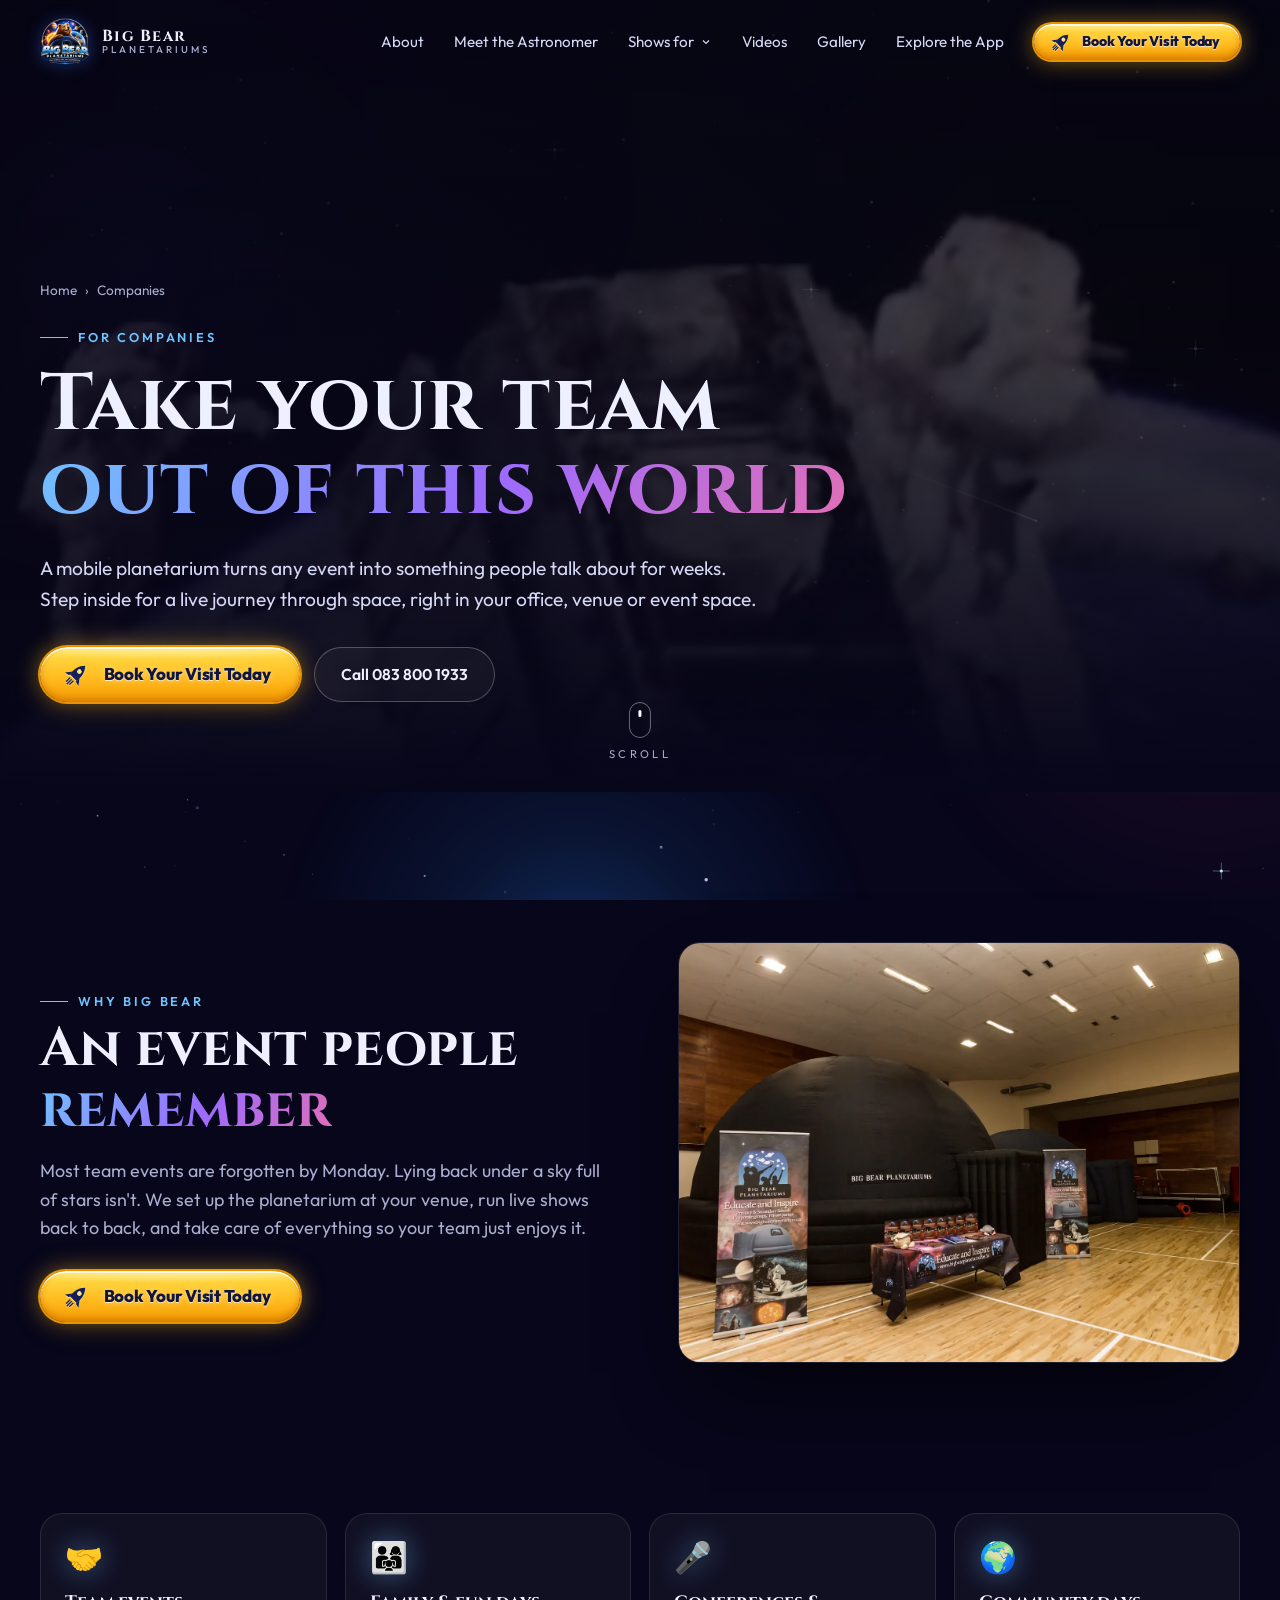
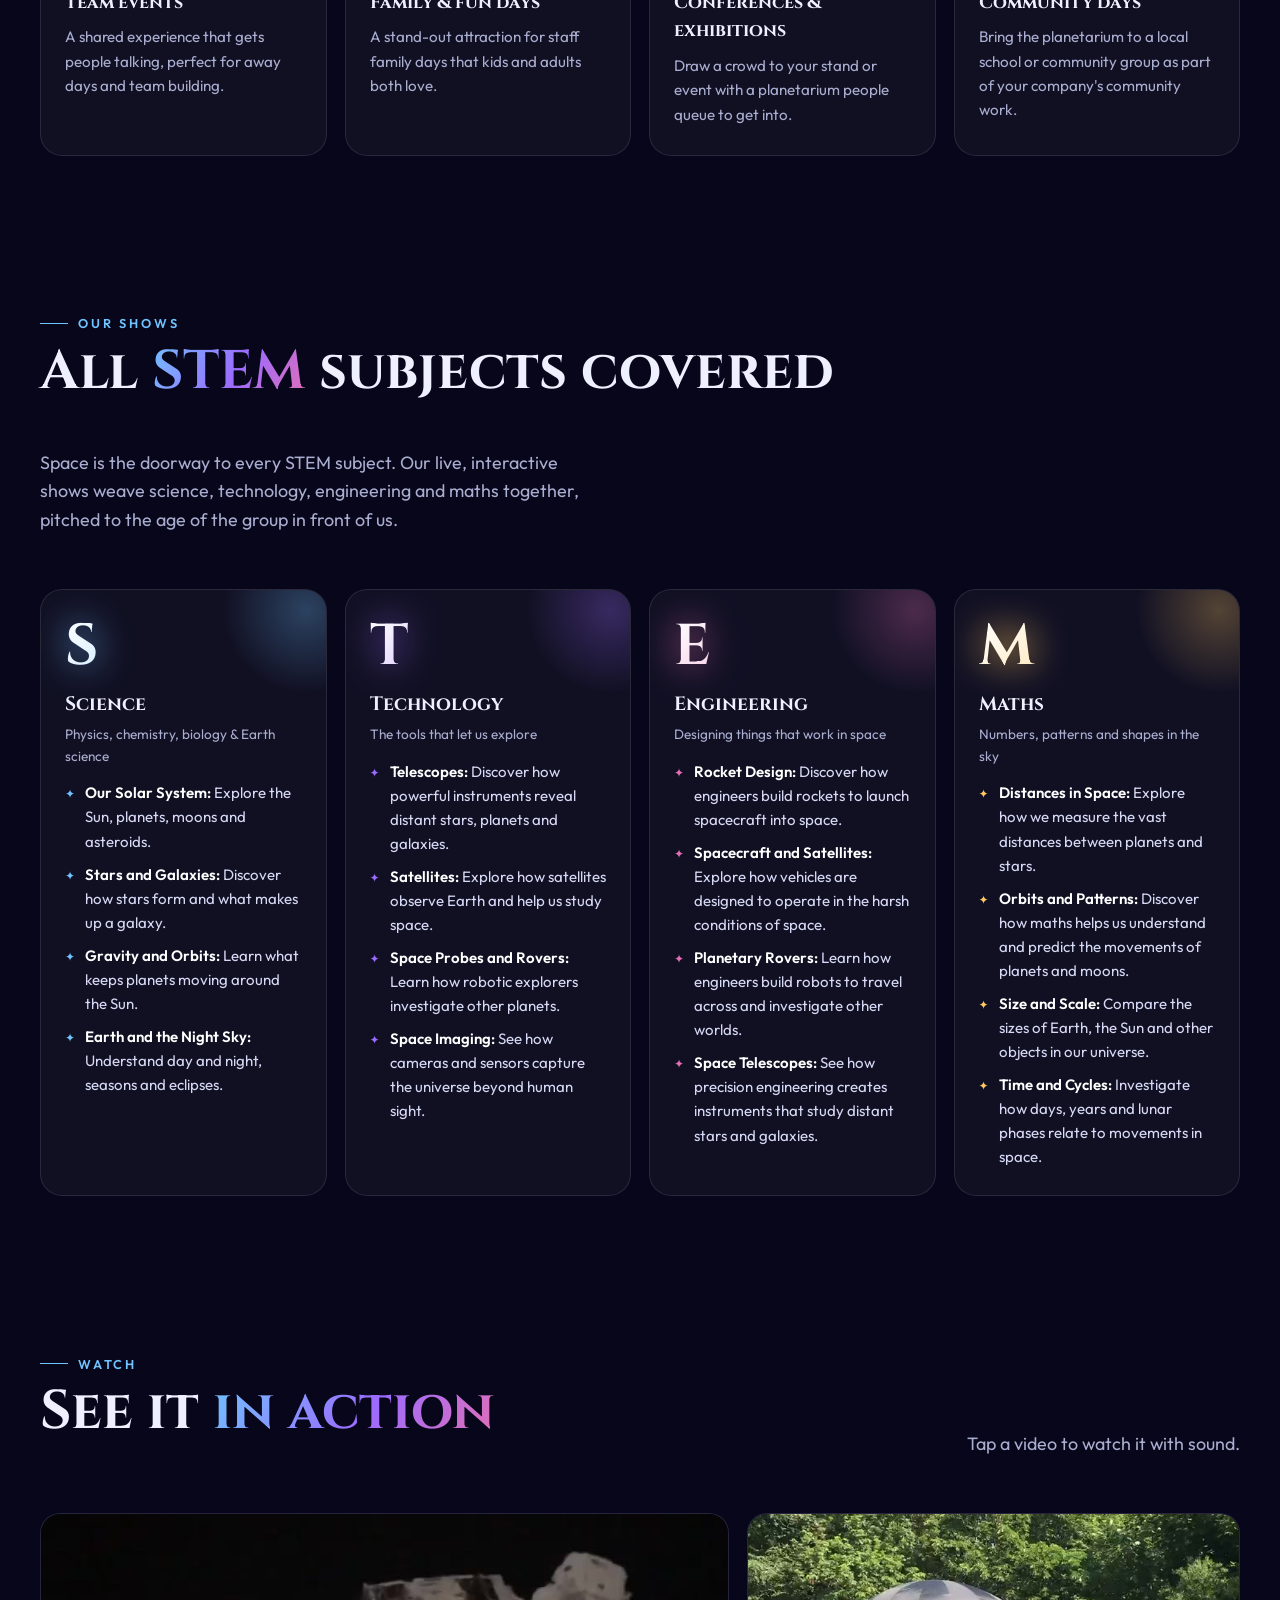
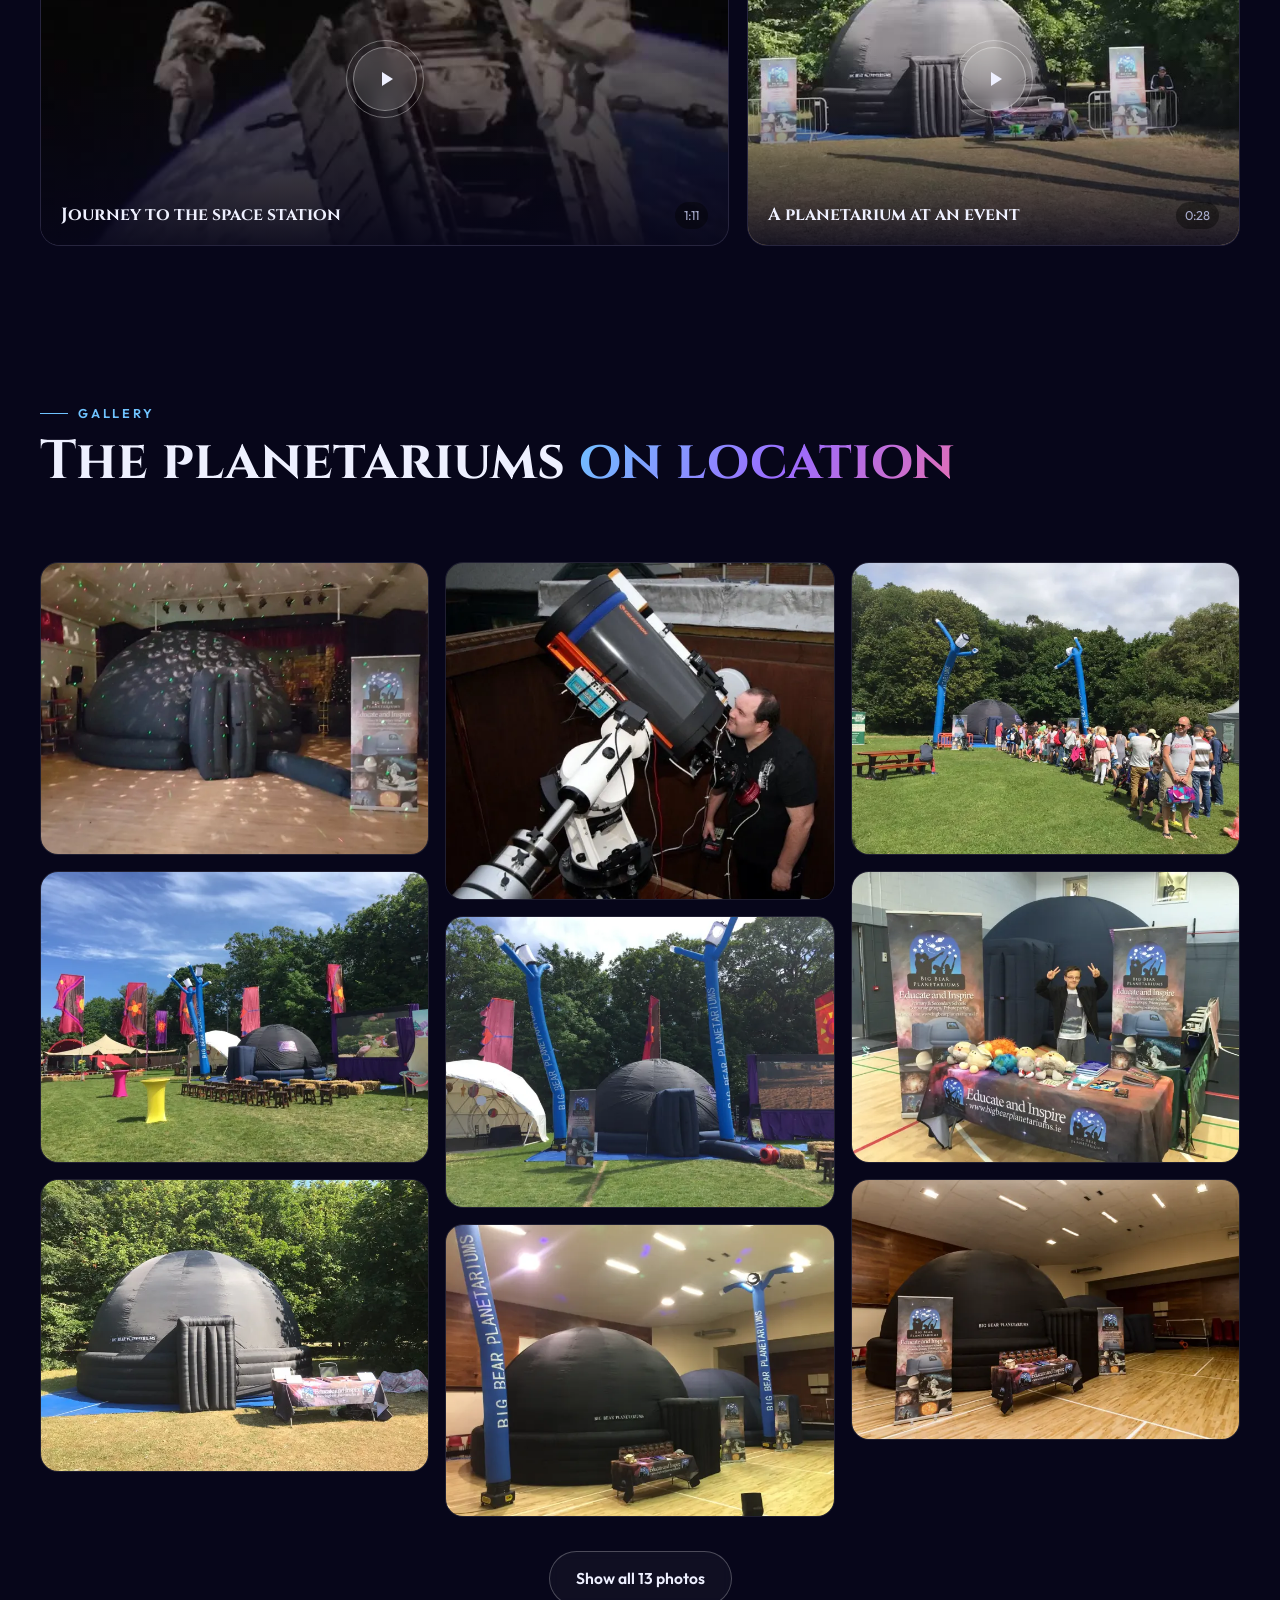
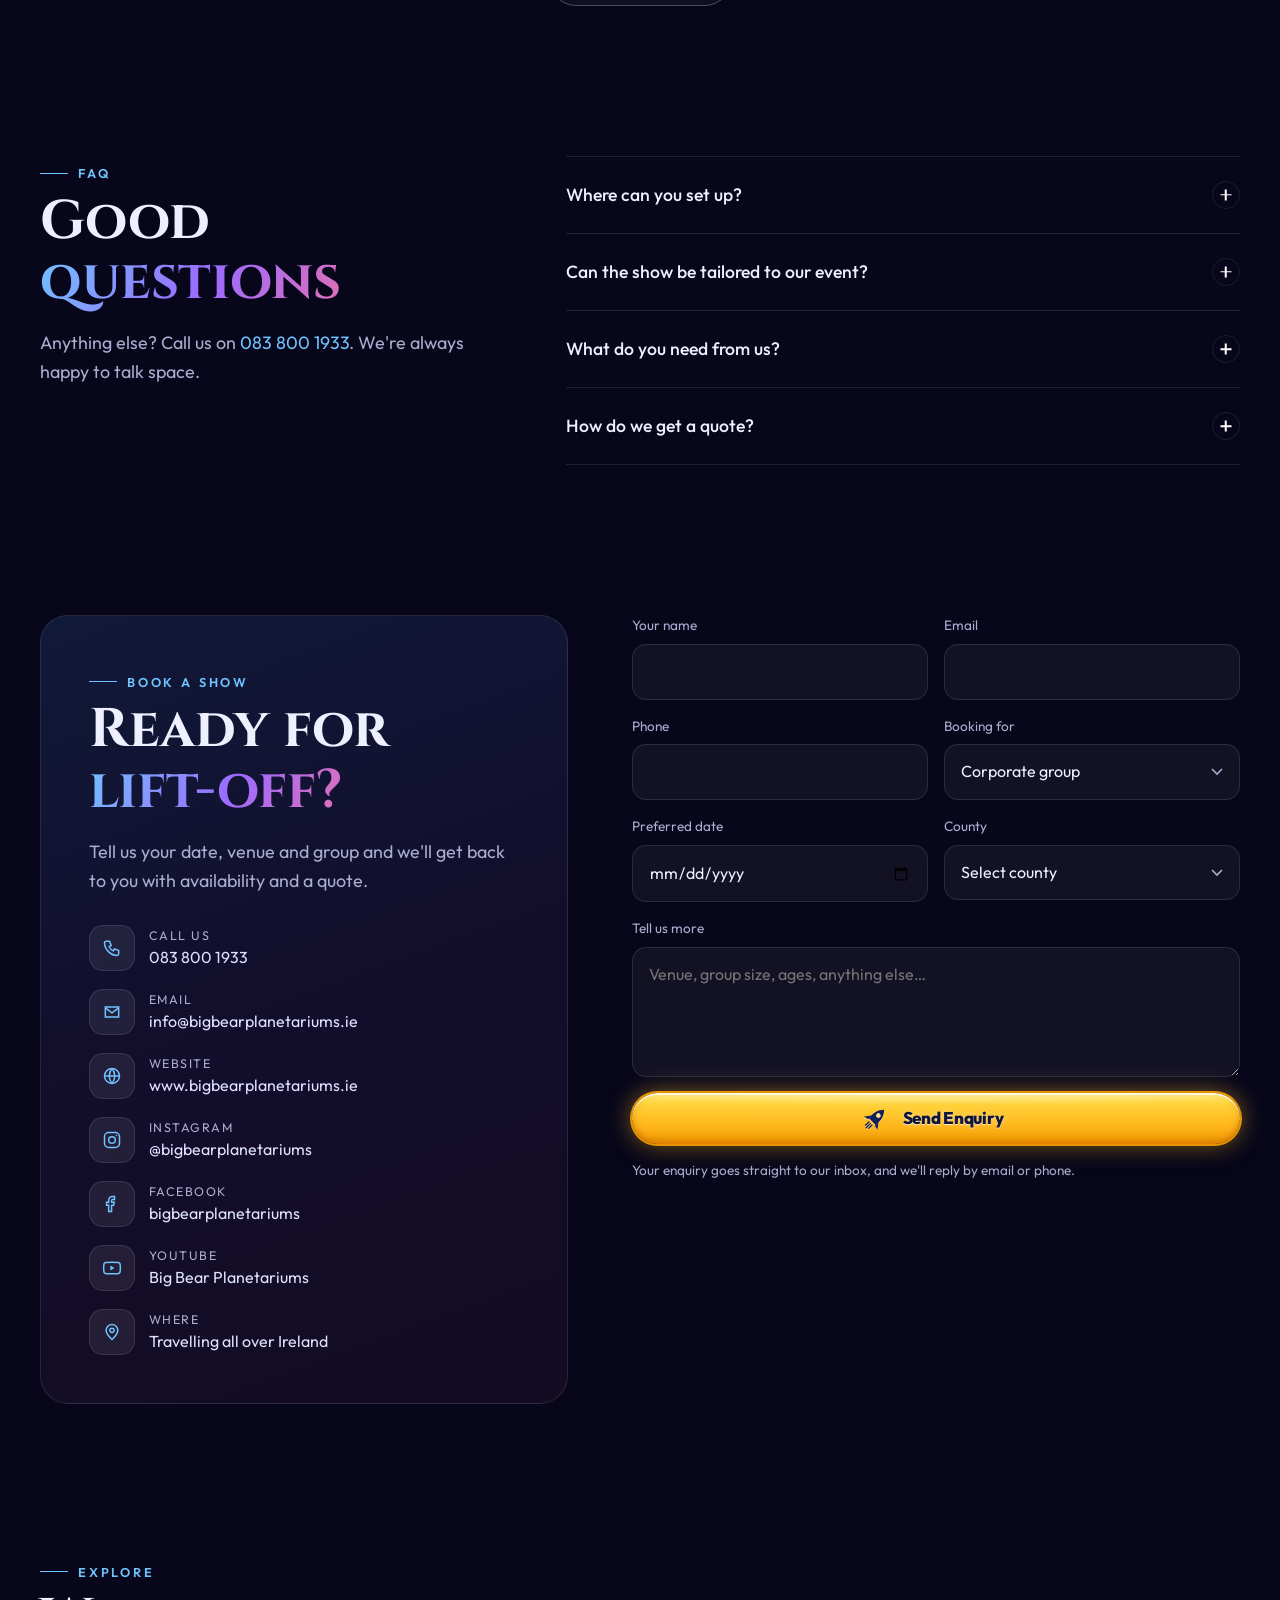
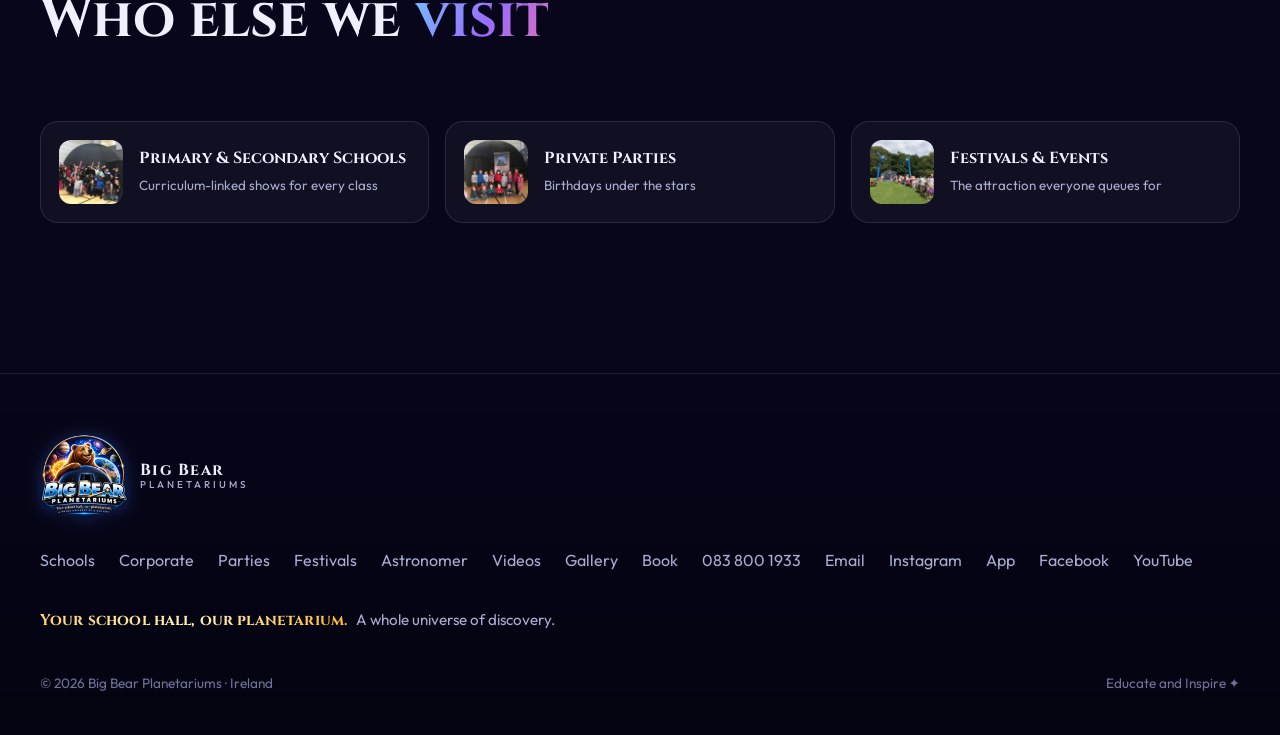
==== corporate-groups.html @ 71652803 "Add Big Bear app section below the intro, plus Explore the App links in menu and footer Co-Authored-" ====
<!DOCTYPE html>
<html lang="en-IE">
<head>
<meta charset="UTF-8">
<meta name="viewport" content="width=device-width, initial-scale=1.0">
<title>Corporate Groups | Big Bear Planetariums</title>
<meta name="description" content="Mobile planetarium experiences for corporate team events, family days, conferences and exhibitions across Ireland.">
<meta name="theme-color" content="#07061a">
<link rel="icon" type="image/png" href="img/favicon.png">
<link rel="apple-touch-icon" href="img/apple-touch-icon.png">
<meta property="og:type" content="website">
<meta property="og:title" content="Corporate Groups | Big Bear Planetariums">
<meta property="og:description" content="Mobile planetarium experiences for corporate team events, family days, conferences and exhibitions across Ireland.">
<link rel="canonical" href="https://www.bigbearplanetariums.ie/corporate-groups.html">
<meta property="og:url" content="https://www.bigbearplanetariums.ie/corporate-groups.html">
<meta property="og:image" content="https://www.bigbearplanetariums.ie/og-image.jpg">
<meta name="twitter:card" content="summary_large_image">
<link rel="preconnect" href="https://fonts.googleapis.com">
<link rel="preconnect" href="https://fonts.gstatic.com" crossorigin>
<link rel="preload" as="style" href="https://fonts.googleapis.com/css2?family=Cinzel:wght@500;700&family=Outfit:wght@300;400;500;600;700;800&display=swap" onload="this.onload=null;this.rel='stylesheet'">
<noscript><link rel="stylesheet" href="https://fonts.googleapis.com/css2?family=Cinzel:wght@500;700&family=Outfit:wght@300;400;500;600;700;800&display=swap"></noscript>
<script type="speculationrules">{"prerender":[{"where":{"href_matches":["/schools.html","/corporate-groups.html","/private-parties.html","/festivals-events.html","/meet-the-astronomer.html"]},"eagerness":"moderate"}]}</script>
<link rel="stylesheet" href="css/site.css?v=cdd85510">
</head>
<body class="loading">

<!-- @top -->
<div class="nebula" aria-hidden="true"><i></i><i></i><i></i></div>
<canvas id="stars"></canvas>
<div class="cursor" id="cursor"></div>
<div class="progress" id="progress"></div>

<!-- ================= NAV (generated by tools/build.py) ================= -->
<header id="header">
  <div class="wrap nav">
    <a href="index.html" class="brand" aria-label="Big Bear Planetariums home">
      <img src="img/logo-sm.webp" alt="Big Bear Planetariums logo" width="50" height="48">
      <span>Big Bear<small>PLANETARIUMS</small></span>
    </a>
    <nav class="links" id="links">
      <a href="index.html#about">About</a>
      <a href="meet-the-astronomer.html">Meet the Astronomer</a>
      <div class="dd">
        <button type="button" aria-haspopup="true">Shows for <svg viewBox="0 0 24 24" fill="none" stroke="currentColor" stroke-width="2.4"><path d="M6 9l6 6 6-6"/></svg></button>
        <div class="dd-menu">
          <a href="schools.html"><i>🚀</i><span>Primary &amp; Secondary Schools<small>Curriculum-linked shows for every class</small></span></a>
          <a href="corporate-groups.html" aria-current="page"><i>💼</i><span>Corporate Groups<small>Team days, family days and events</small></span></a>
          <a href="private-parties.html"><i>🎂</i><span>Private Parties<small>Birthdays under the stars</small></span></a>
          <a href="festivals-events.html"><i>🎪</i><span>Festivals &amp; Events<small>The attraction everyone queues for</small></span></a>
        </div>
      </div>
      <a href="index.html#videos">Videos</a>
      <a href="index.html#gallery">Gallery</a>
      <a href="https://app.bigbearplanetariums.ie" target="_blank" rel="noopener">Explore the App</a>
      <a href="#book" class="btn btn-primary btn-sm">Book Your Visit Today</a>
    </nav>
    <button class="burger" id="burger" aria-label="Open menu" aria-expanded="false"><span></span><span></span></button>
  </div>
</header>
<nav class="mnav" id="mnav" aria-label="Mobile menu">
  <span class="m-label">Shows for</span>
  <a class="m-page" href="schools.html"><i>🚀</i>Primary &amp; Secondary Schools</a>
  <a class="m-page" href="corporate-groups.html" aria-current="page"><i>💼</i>Corporate Groups</a>
  <a class="m-page" href="private-parties.html"><i>🎂</i>Private Parties</a>
  <a class="m-page" href="festivals-events.html"><i>🎪</i>Festivals &amp; Events</a>
  <div class="m-small"><a href="index.html">Home</a><a href="index.html#about">About</a><a href="meet-the-astronomer.html">Astronomer</a><a href="index.html#videos">Videos</a><a href="index.html#gallery">Gallery</a><a href="#faq">FAQ</a><a href="https://app.bigbearplanetariums.ie" target="_blank" rel="noopener">Explore the App</a></div>
  <a class="m-call" href="tel:0838001933">Call 083 800 1933</a>
  <a href="#book" class="btn btn-primary">Book Your Visit Today</a>
</nav>
<!-- /@top -->

<main id="top">
<!-- ================= HERO ================= -->
<section class="hero page-hero">
  <div class="hero-video" id="heroMedia">
    <video id="heroVid" muted loop playsinline preload="metadata" poster="video/station-bg.jpg">
      <source src="video/station-bg.mp4" type="video/mp4"><source src="video/station-bg.webm" type="video/webm">
    </video>
  </div>
  <div class="wrap">
    <div class="crumbs hero-fade"><a href="index.html">Home</a><span>›</span><span>Companies</span></div>
    <span class="eyebrow hero-fade">For companies</span>
    <h1 class="hero-fade d1" style="margin-top:16px">Take your team <span class="grad-text">out of this world</span></h1>
    <p class="hero-fade d2">A mobile planetarium turns any event into something people talk about for weeks. Step inside for a live journey through space, right in your office, venue or event space.</p>
    <div class="cta hero-fade d3">
      <a href="#book" class="btn btn-primary magnetic">Book Your Visit Today</a>
      <a href="tel:0838001933" class="btn btn-ghost magnetic">Call 083 800 1933</a>
    </div>
  </div>
  <a href="#intro-sec" class="scroll-cue" aria-label="Scroll down"><b></b>Scroll</a>
</section>

<!-- ================= INTRO ================= -->
<section id="intro-sec">
  <div class="wrap split">
    <div>
      <span class="eyebrow rv">Why Big Bear</span>
      <h2 class="rv">An event people <span class="grad-text">remember</span></h2>
      <p class="lead rv">Most team events are forgotten by Monday. Lying back under a sky full of stars isn't. We set up the planetarium at your venue, run live shows back to back, and take care of everything so your team just enjoys it.</p>
      <a href="#book" class="btn btn-primary magnetic rv" style="margin-top:28px">Book Your Visit Today</a>
    </div>
    <div class="split-img rv r"><img src="img/dome-black-hall.webp" alt="Both Big Bear planetariums set up side by side in a hall" loading="lazy"></div>
  </div>
</section>

<section style="padding-top:0">
  <div class="wrap">
    <div class="feats">
      <div class="feat rv" style="transition-delay:0.00s"><span class="em">🤝</span><h3>Team events</h3><p>A shared experience that gets people talking, perfect for away days and team building.</p></div>
      <div class="feat rv" style="transition-delay:0.08s"><span class="em">👨‍👩‍👧</span><h3>Family &amp; fun days</h3><p>A stand-out attraction for staff family days that kids and adults both love.</p></div>
      <div class="feat rv" style="transition-delay:0.16s"><span class="em">🎤</span><h3>Conferences &amp; exhibitions</h3><p>Draw a crowd to your stand or event with a planetarium people queue to get into.</p></div>
      <div class="feat rv" style="transition-delay:0.24s"><span class="em">🌍</span><h3>Community days</h3><p>Bring the planetarium to a local school or community group as part of your company's community work.</p></div>
    </div>
  </div>
</section>
<!-- @stem -->
<section class="stem-wrap" style="padding-top:0">
  <div class="wrap">
    <div class="head">
      <div>
        <span class="eyebrow rv">Our shows</span>
        <h2 class="rv">All <span class="grad-text">STEM</span> subjects covered</h2>
      </div>
      <p class="lead rv" style="max-width:46ch">Space is the doorway to every STEM subject. Our live, interactive shows weave science, technology, engineering and maths together, pitched to the age of the group in front of us.</p>
    </div>
    <div class="stem-grid">
      <div class="stem rv" style="--c:#6fc3ff;transition-delay:0.00s">
        <span class="letter">S</span>
        <h3>Science</h3><span class="sub">Physics, chemistry, biology &amp; Earth science</span>
        <ul><li><span><b>Our Solar System:</b> Explore the Sun, planets, moons and asteroids.</span></li><li><span><b>Stars and Galaxies:</b> Discover how stars form and what makes up a galaxy.</span></li><li><span><b>Gravity and Orbits:</b> Learn what keeps planets moving around the Sun.</span></li><li><span><b>Earth and the Night Sky:</b> Understand day and night, seasons and eclipses.</span></li></ul>
      </div>
      <div class="stem rv" style="--c:#9b6bff;transition-delay:0.08s">
        <span class="letter">T</span>
        <h3>Technology</h3><span class="sub">The tools that let us explore</span>
        <ul><li><span><b>Telescopes:</b> Discover how powerful instruments reveal distant stars, planets and galaxies.</span></li><li><span><b>Satellites:</b> Explore how satellites observe Earth and help us study space.</span></li><li><span><b>Space Probes and Rovers:</b> Learn how robotic explorers investigate other planets.</span></li><li><span><b>Space Imaging:</b> See how cameras and sensors capture the universe beyond human sight.</span></li></ul>
      </div>
      <div class="stem rv" style="--c:#e46fb4;transition-delay:0.16s">
        <span class="letter">E</span>
        <h3>Engineering</h3><span class="sub">Designing things that work in space</span>
        <ul><li><span><b>Rocket Design:</b> Discover how engineers build rockets to launch spacecraft into space.</span></li><li><span><b>Spacecraft and Satellites:</b> Explore how vehicles are designed to operate in the harsh conditions of space.</span></li><li><span><b>Planetary Rovers:</b> Learn how engineers build robots to travel across and investigate other worlds.</span></li><li><span><b>Space Telescopes:</b> See how precision engineering creates instruments that study distant stars and galaxies.</span></li></ul>
      </div>
      <div class="stem rv" style="--c:#ffc861;transition-delay:0.24s">
        <span class="letter">M</span>
        <h3>Maths</h3><span class="sub">Numbers, patterns and shapes in the sky</span>
        <ul><li><span><b>Distances in Space:</b> Explore how we measure the vast distances between planets and stars.</span></li><li><span><b>Orbits and Patterns:</b> Discover how maths helps us understand and predict the movements of planets and moons.</span></li><li><span><b>Size and Scale:</b> Compare the sizes of Earth, the Sun and other objects in our universe.</span></li><li><span><b>Time and Cycles:</b> Investigate how days, years and lunar phases relate to movements in space.</span></li></ul>
      </div>
    </div>
  </div>
</section>
<!-- /@stem -->

<!-- ================= VIDEOS ================= -->
<section id="videos" style="padding-top:0">
  <div class="wrap">
    <div class="head">
      <div>
        <span class="eyebrow rv">Watch</span>
        <h2 class="rv">See it <span class="grad-text">in action</span></h2>
      </div>
      <p class="lead rv" style="max-width:40ch">Tap a video to watch it with sound.</p>
    </div>
    <div class="vids two">
      <button class="vid-card rv big" data-src="video/space-station.mp4" data-poster="video/station-bg.jpg">
        <img src="video/station-bg.jpg" alt="" loading="lazy"><video muted loop playsinline preload="none" data-src="video/station-bg.mp4"></video>
        <span class="vid-play"><svg viewBox="0 0 24 24" fill="currentColor"><path d="M8 5v14l11-7z"/></svg></span>
        <span class="vid-meta"><b>Journey to the space station</b><small>1:11</small></span>
      </button>
      <button class="vid-card rv " data-src="video/festival-day.mp4" data-poster="video/festival-day.jpg">
        <img src="video/festival-day.jpg" alt="" loading="lazy"><video muted loop playsinline preload="none" data-src="video/festival-day-preview.mp4"></video>
        <span class="vid-play"><svg viewBox="0 0 24 24" fill="currentColor"><path d="M8 5v14l11-7z"/></svg></span>
        <span class="vid-meta"><b>A planetarium at an event</b><small>0:28</small></span>
      </button>
    </div>
  </div>
</section>

<!-- ================= GALLERY ================= -->
<section id="gallery" style="padding-top:0">
  <div class="wrap">
    <div class="head"><div><span class="eyebrow rv">Gallery</span><h2 class="rv">The planetariums <span class="grad-text">on location</span></h2></div></div>
    <div class="gallery" id="gallery-grid" data-cats="setup,outdoor" data-limit="9"></div>
    <div class="more-wrap"><button class="btn btn-ghost" id="moreBtn">Show all photos</button></div>
  </div>
</section>

<!-- ================= FAQ ================= -->
<section id="faq" style="padding-top:0">
  <div class="wrap faq-wrap">
    <div>
      <span class="eyebrow rv">FAQ</span>
      <h2 class="rv">Good <span class="grad-text">questions</span></h2>
      <p class="lead rv">Anything else? Call us on <a href="tel:0838001933" style="color:var(--sky)">083 800 1933</a>. We're always happy to talk space.</p>
    </div>
    <div class="faq rv">
      <details><summary>Where can you set up?<i></i></summary><div class="ans"><p>In any hall, atrium, marquee or large room with enough floor space and headroom, or outdoors on a level grassy area. Tell us about your venue and we'll confirm it's a fit.</p></div></details>
      <details><summary>Can the show be tailored to our event?<i></i></summary><div class="ans"><p>Yes. Every show is presented live, so we can shape it around your audience and your day. Talk to us about what you have in mind.</p></div></details>
      <details><summary>What do you need from us?<i></i></summary><div class="ans"><p>The space and access to a standard power socket. We bring the planetarium, projection equipment and everything else, and pack it all away afterwards.</p></div></details>
      <details><summary>How do we get a quote?<i></i></summary><div class="ans"><p>Call us on 083 800 1933 or send the form below with your date, venue and rough numbers and we'll come back to you.</p></div></details>
    </div>
  </div>
</section>

<!-- ================= BOOK ================= -->
<section id="book" style="padding-top:0">
  <div class="wrap contact">
    <div class="contact-card rv l">
      <span class="eyebrow">Book a show</span>
      <h2>Ready for <span class="grad-text">lift-off?</span></h2>
      <p class="lead">Tell us your date, venue and group and we'll get back to you with availability and a quote.</p>
      <div class="contact-info" id="contactInfo"></div>
    </div>
    <form id="bookForm" class="rv r" novalidate data-type="Corporate group">
      <input type="checkbox" name="botcheck" class="hp" tabindex="-1" autocomplete="off" aria-hidden="true">
      <div class="field"><label for="f-name">Your name</label><input id="f-name" name="name" required autocomplete="name"></div>
      <div class="field"><label for="f-email">Email</label><input id="f-email" name="email" type="email" required autocomplete="email"></div>
      <div class="field"><label for="f-phone">Phone</label><input id="f-phone" name="phone" type="tel" autocomplete="tel"></div>
      <div class="field"><label for="f-type">Booking for</label>
        <select id="f-type" name="type"><option>Primary school</option><option>Secondary school</option><option>Corporate group</option><option>Private party</option><option>Festival / event</option><option>Library / community</option><option>Other</option></select></div>
      <div class="field"><label for="f-date">Preferred date</label><input id="f-date" name="date" type="date"></div>
      <div class="field"><label for="f-county">County</label><select id="f-county" name="county"></select></div>
      <div class="field full"><label for="f-msg">Tell us more</label><textarea id="f-msg" name="message" placeholder="Venue, group size, ages, anything else…"></textarea></div>
      <div class="field full"><button type="submit" class="btn btn-primary magnetic" style="justify-content:center">Send Enquiry</button></div>
      <p class="form-note">Your enquiry goes straight to our inbox, and we'll reply by email or phone.</p>
      <div class="form-ok" id="formOk" role="status" aria-live="polite"></div>
    </form>
  </div>
</section>

<!-- ================= MORE ================= -->
<section style="padding-top:0">
  <div class="wrap">
    <div class="head"><div><span class="eyebrow rv">Explore</span><h2 class="rv">Who else we <span class="grad-text">visit</span></h2></div></div>
    <div class="crosslinks">
      <a class="xl rv" href="schools.html"><img src="img/school-group-2-sm.webp" alt="" loading="lazy"><span><b>Primary &amp; Secondary Schools</b><small>Curriculum-linked shows for every class</small></span></a>
      <a class="xl rv" href="private-parties.html"><img src="img/school-group-4-sm.webp" alt="" loading="lazy"><span><b>Private Parties</b><small>Birthdays under the stars</small></span></a>
      <a class="xl rv" href="festivals-events.html"><img src="img/festival-queue-sm.webp" alt="" loading="lazy"><span><b>Festivals &amp; Events</b><small>The attraction everyone queues for</small></span></a>
    </div>
  </div>
</section>
</main>

<!-- @bottom -->
<footer>
  <div class="wrap">
    <div class="foot">
      <a href="index.html" class="brand"><img src="img/logo-sm.webp" alt="" width="88" height="85"><span>Big Bear<small>PLANETARIUMS</small></span></a>
      <nav><a href="schools.html">Schools</a><a href="corporate-groups.html">Corporate</a><a href="private-parties.html">Parties</a><a href="festivals-events.html">Festivals</a><a href="meet-the-astronomer.html">Astronomer</a><a href="index.html#videos">Videos</a><a href="index.html#gallery">Gallery</a><a href="#book">Book</a><a href="tel:0838001933">083 800 1933</a><a href="mailto:info@bigbearplanetariums.ie">Email</a><a href="https://www.instagram.com/bigbearplanetariums/" target="_blank" rel="noopener">Instagram</a><a href="https://app.bigbearplanetariums.ie" target="_blank" rel="noopener">App</a><a href="https://www.facebook.com/bigbearplanetariums/" target="_blank" rel="noopener">Facebook</a><a href="https://www.youtube.com/channel/UCjLXdcuXkpS6m2_Uyr-0o_A" target="_blank" rel="noopener">YouTube</a></nav>
    </div>
    <p class="foot-slogan"><b>Your school hall, our planetarium.</b> A whole universe of discovery.</p>
    <div class="copy"><span>© <span id="yr"></span> Big Bear Planetariums · Ireland</span><span>Educate and Inspire ✦</span></div>
  </div>
</footer>

<div class="lightbox" id="lightbox" role="dialog" aria-modal="true" aria-label="Photo viewer">
  <img id="lbImg" alt="">
  <div class="cap" id="lbCap"></div>
  <button class="lb-btn lb-close" id="lbClose" aria-label="Close"><svg viewBox="0 0 24 24" fill="none" stroke="currentColor" stroke-width="2"><path d="M6 6l12 12M18 6L6 18"/></svg></button>
  <button class="lb-btn lb-prev" id="lbPrev" aria-label="Previous"><svg viewBox="0 0 24 24" fill="none" stroke="currentColor" stroke-width="2"><path d="M15 6l-6 6 6 6"/></svg></button>
  <button class="lb-btn lb-next" id="lbNext" aria-label="Next"><svg viewBox="0 0 24 24" fill="none" stroke="currentColor" stroke-width="2"><path d="M9 6l6 6-6 6"/></svg></button>
</div>

<div class="lightbox" id="vidbox" role="dialog" aria-modal="true" aria-label="Video player">
  <video id="promo" controls playsinline preload="none" style="width:min(92vw,1100px);max-height:84vh;border-radius:16px;background:#000;box-shadow:0 40px 100px rgba(0,0,0,.7)"></video>
  <button class="lb-btn lb-close" id="vidClose" aria-label="Close video"><svg viewBox="0 0 24 24" fill="none" stroke="currentColor" stroke-width="2"><path d="M6 6l12 12M18 6L6 18"/></svg></button>
</div>

<button class="to-top" id="toTop" aria-label="Back to top"><svg viewBox="0 0 24 24" fill="none" stroke="currentColor" stroke-width="2"><path d="M12 19V5M6 11l6-6 6 6"/></svg></button>
<!-- /@bottom -->

<script src="js/site.js?v=77adf645"></script>
</body>
</html>
---- css/site.css ----
:root{
  --bg:#07061a;--bg2:#0d0b26;--panel:rgba(255,255,255,.045);--line:rgba(255,255,255,.1);
  --text:#eef0ff;--muted:#a9adcf;--blue:#4f8ff7;--sky:#6fc3ff;--violet:#9b6bff;--pink:#e46fb4;--gold:#ffc861;
  --grad:linear-gradient(120deg,var(--sky),var(--violet) 55%,var(--pink));
  --r:22px;--ease:cubic-bezier(.22,1,.36,1);
}
*{box-sizing:border-box;margin:0;padding:0}
html{-webkit-text-size-adjust:100%;overflow-x:hidden;touch-action:pan-y pinch-zoom}
body{background:var(--bg);color:var(--text);font-family:Outfit,system-ui,sans-serif;line-height:1.6;overflow-x:hidden;position:relative;width:100%;touch-action:pan-y pinch-zoom}
main,footer,section,.marquee,.band{overflow-x:clip}
body.loading{overflow:hidden}
img,video{display:block;max-width:100%}
a{color:inherit;text-decoration:none}
a,button,summary,label,select{touch-action:manipulation;-webkit-tap-highlight-color:rgba(111,195,255,.16)}
button{font:inherit;color:inherit;background:none;border:0;cursor:pointer}
.wrap{width:min(1200px,100% - 32px);margin-inline:auto}
.serif{font-family:Cinzel,serif;letter-spacing:.04em}
.grad-text{background:var(--grad);-webkit-background-clip:text;background-clip:text;color:transparent}
.eyebrow{display:inline-flex;align-items:center;gap:10px;font-size:.8rem;font-weight:600;letter-spacing:.22em;text-transform:uppercase;color:var(--sky)}
.eyebrow::before{content:"";width:28px;height:1px;background:currentColor}
h2{font-family:Cinzel,serif;font-size:clamp(2rem,4.6vw,3.4rem);line-height:1.12;margin:.5rem 0 1rem}
.lead{color:var(--muted);font-size:clamp(1rem,1.4vw,1.15rem);max-width:60ch}
section{position:relative;padding:clamp(80px,12vw,150px) 0;scroll-margin-top:70px}

/* ---------- Starfield canvas (fixed, behind everything) ---------- */
#stars{position:fixed;inset:0;width:100%;height:100%;z-index:0;pointer-events:none}
.nebula{position:fixed;inset:0;z-index:0;pointer-events:none;overflow:hidden}
.nebula i{position:absolute;border-radius:50%;opacity:.3;animation:drift 38s ease-in-out infinite alternate}
.nebula i:nth-child(1){width:60vmax;height:60vmax;left:-20vmax;top:-10vmax;background:radial-gradient(circle,#5b3bff,rgba(91,59,255,.35) 30%,transparent 68%)}
.nebula i:nth-child(2){width:55vmax;height:55vmax;right:-22vmax;top:30vh;background:radial-gradient(circle,#e0489b,rgba(224,72,155,.35) 30%,transparent 68%);animation-duration:46s;animation-delay:-12s;opacity:.18}
.nebula i:nth-child(3){width:50vmax;height:50vmax;left:20vw;bottom:-30vmax;background:radial-gradient(circle,#2b8cff,rgba(43,140,255,.35) 30%,transparent 68%);animation-duration:52s;animation-delay:-25s}
.nebula,#stars{transition:opacity 1.4s ease}
body.loading .nebula,body.loading #stars{opacity:0}
body.loading .nebula i{animation-play-state:paused}
.nebula i{will-change:transform}
@keyframes drift{0%{transform:translate(0,0) scale(1)}50%{transform:translate(6vw,-4vh) scale(1.15)}100%{transform:translate(-5vw,5vh) scale(.95)}}
main,footer,header{position:relative;z-index:1}

/* ---------- Intro / start animation ---------- */
#intro{position:fixed;inset:0;z-index:100;display:grid;place-items:center;background:#000;overflow:hidden;opacity:1;transition:opacity .6s ease;contain:layout paint;touch-action:none;overscroll-behavior:none;-webkit-user-select:none;user-select:none}
#intro.open{opacity:0;pointer-events:none}
#intro.gone{display:none}
#introStars{position:absolute;inset:0;width:100%;height:100%}
.intro-glow{position:absolute;inset:0;background:radial-gradient(ellipse at 50% 50%,rgba(60,50,160,.35),transparent 60%);animation:breathe 5s ease-in-out infinite}
@keyframes breathe{50%{opacity:.5}}
.intro-vid{position:relative;height:min(92vh,92svh);aspect-ratio:576/1024;max-width:100vw;opacity:0;transform:scale(.96) translateZ(0);will-change:transform,opacity;transition:opacity .6s ease-out,transform .8s var(--ease)}
.intro-vid video{width:100%;height:100%;object-fit:cover}
.intro-vid::after{content:"";position:absolute;inset:-1px;pointer-events:none;background:radial-gradient(ellipse 50% 50% at 50% 50%,transparent 55%,#000 99%)}
#intro.playing .intro-vid{opacity:1;transform:none}
#intro.warp .intro-vid{transform:scale(2.4) translateZ(0);opacity:0;transition:transform .8s cubic-bezier(.7,0,.84,0),opacity .6s .15s ease-in}
.intro-flash{position:absolute;inset:0;background:radial-gradient(circle,#fff,rgba(160,190,255,.6) 30%,transparent 70%);opacity:0;pointer-events:none}
#intro.warp .intro-flash{animation:flash .9s ease-out forwards}
@keyframes flash{0%{opacity:0}60%{opacity:0}75%{opacity:.9}100%{opacity:0}}
.intro-fallback{position:absolute;inset:0;display:none;place-items:center;text-align:center}
#intro.fallback .intro-fallback{display:grid}
#intro.fallback.warp .intro-fallback{transform:scale(2);opacity:0;transition:transform .8s cubic-bezier(.7,0,.84,0),opacity .6s .15s}
.intro-dome{width:min(300px,68vw);aspect-ratio:1/.98;position:relative;margin:0 auto}
.intro-dome svg{position:absolute;inset:0;width:100%;height:100%;overflow:visible}
.intro-dome .arch{fill:none;stroke:url(#ig);stroke-width:2.5;stroke-dasharray:900;stroke-dashoffset:900;animation:draw 1.6s var(--ease) .2s forwards}
.intro-logo{position:absolute;inset:7% 5% 5%;opacity:0;transform:scale(.85);animation:logoIn 1s var(--ease) 1.1s forwards;filter:drop-shadow(0 20px 60px rgba(79,143,247,.45))}
.intro-logo img{width:100%;height:100%;object-fit:contain}
.intro-orbit{position:absolute;inset:-18%;border-radius:50%;border:1px dashed rgba(255,255,255,.15);opacity:0;animation:spin 14s linear infinite,fadeIn .8s .6s forwards}
.intro-orbit::after{content:"";position:absolute;top:-5px;left:50%;width:10px;height:10px;border-radius:50%;background:var(--gold);box-shadow:0 0 18px 4px var(--gold)}
.intro-title{margin-top:28px;font-family:Cinzel,serif;font-size:clamp(1rem,3vw,1.4rem);letter-spacing:.35em;text-transform:uppercase;overflow:hidden}
.intro-title span{display:inline-block;opacity:0;transform:translateY(110%);animation:rise .7s var(--ease) forwards}
.intro-bar{position:absolute;left:50%;bottom:34px;width:160px;height:2px;transform:translateX(-50%);background:rgba(255,255,255,.12);border-radius:2px;overflow:hidden}
.intro-bar i{display:block;height:100%;width:0;background:var(--grad)}
.skip{position:absolute;bottom:28px;right:28px;font-size:.8rem;color:var(--muted);letter-spacing:.15em;text-transform:uppercase;opacity:.7}
.skip:hover{opacity:1;color:#fff}
@keyframes draw{to{stroke-dashoffset:0}}
@keyframes logoIn{to{opacity:1;transform:scale(1)}}
@keyframes spin{to{transform:rotate(360deg)}}
@keyframes fadeIn{to{opacity:1}}
@keyframes rise{to{opacity:1;transform:none}}
@keyframes load{to{width:100%}}

/* ---------- Nav ---------- */
header{position:fixed;top:0;left:0;right:0;z-index:50;transition:background .4s,backdrop-filter .4s,padding .4s,transform .5s var(--ease);padding:18px 0}
header.scrolled{background:rgba(7,6,26,.72);backdrop-filter:blur(16px);-webkit-backdrop-filter:blur(16px);padding:10px 0;border-bottom:1px solid var(--line)}
header.hide{transform:translateY(-100%)}
.nav{display:flex;align-items:center;justify-content:space-between;gap:20px}
.brand{display:flex;align-items:center;gap:12px;font-family:Cinzel,serif;font-weight:700;letter-spacing:.08em;font-size:1rem;line-height:1.1}
.brand img{width:50px;height:auto;filter:drop-shadow(0 2px 8px rgba(60,120,255,.35))}
.brand small{display:block;font-size:.62rem;letter-spacing:.3em;color:var(--muted);font-family:Outfit,sans-serif;font-weight:500}
.links{display:flex;gap:30px;align-items:center;font-size:.95rem}
.links a:not(.btn){position:relative;color:#d6d9f5}
.links a:not(.btn)::after{content:"";position:absolute;left:0;bottom:-4px;height:1px;width:100%;background:var(--grad);transform:scaleX(0);transform-origin:right;transition:transform .45s var(--ease)}
.links a:not(.btn):hover::after{transform:scaleX(1);transform-origin:left}
.burger{display:none;width:44px;height:44px;position:relative;z-index:2}
.mnav{display:none;position:fixed;inset:0;height:100vh;height:100dvh;z-index:49;flex-direction:column;align-items:center;justify-content:flex-start;gap:8px;padding:96px 24px 40px;background:#07061a;background:radial-gradient(ellipse at 50% 25%,#1d1656,#07061a 70%);overflow-y:auto;-webkit-overflow-scrolling:touch;overscroll-behavior:contain;
  opacity:0;visibility:hidden;pointer-events:none;transform:translate3d(0,-14px,0);transition:opacity .3s ease,transform .4s var(--ease),visibility 0s linear .4s}
.mnav.on{opacity:1;visibility:visible;pointer-events:auto;transform:none;transition:opacity .3s ease,transform .4s var(--ease),visibility 0s}
.mnav a{opacity:0;transform:translate3d(0,12px,0);transition:opacity .35s ease,transform .45s var(--ease);color:#e6e8ff}
.mnav.on a{opacity:1;transform:none}
.mnav>:first-child{margin-top:auto}.mnav>:last-child{margin-bottom:auto}
.mnav .m-label{font-size:.72rem;letter-spacing:.28em;text-transform:uppercase;color:var(--sky);margin:6px 0 4px}
.mnav .m-page{font-family:Cinzel,serif;font-size:1.35rem;padding:9px 16px;display:flex;align-items:center;gap:10px}
.mnav .m-page i{font-style:normal;font-size:1.1rem}
.mnav .m-small{display:flex;flex-wrap:wrap;justify-content:center;gap:4px 20px;margin:14px 0 6px}
.mnav .m-small a{font-size:1rem;color:var(--muted);padding:8px 4px}
.mnav .m-call{font-size:1.1rem;color:var(--sky);padding:8px}
.mnav .btn{margin-top:8px;font-size:1.05rem}
.mnav.on a:nth-of-type(2){transition-delay:.04s}.mnav.on a:nth-of-type(3){transition-delay:.08s}.mnav.on a:nth-of-type(4){transition-delay:.12s}
html.menu-lock,html.menu-lock body{overflow:hidden}
header.menu-open{background:transparent!important;backdrop-filter:none!important;-webkit-backdrop-filter:none!important;border-color:transparent!important;transform:none!important}
.burger span{position:absolute;left:10px;right:10px;height:2px;background:#fff;border-radius:2px;transition:.4s var(--ease)}
.burger span:nth-child(1){top:16px}.burger span:nth-child(2){top:26px}
.burger.on span:nth-child(1){top:21px;transform:rotate(45deg)}.burger.on span:nth-child(2){top:21px;transform:rotate(-45deg)}

/* ---------- Buttons ---------- */
.btn{display:inline-flex;align-items:center;gap:10px;padding:14px 26px;border-radius:999px;font-weight:600;font-size:.98rem;position:relative;overflow:hidden;isolation:isolate;transition:transform .35s var(--ease),box-shadow .35s}
/* Gold "Book Your Visit Today" rocket button (every booking / enquiry button) */
.btn-primary{gap:12px;padding:13px 30px 13px 22px;font-weight:800;font-size:1.06rem;letter-spacing:-.015em;line-height:1.1;color:#12163a;
  background:radial-gradient(130% 85% at 50% -25%,rgba(255,255,255,.7),rgba(255,255,255,0) 58%),linear-gradient(180deg,#ffec7a 0%,#ffd23a 22%,#ffb81c 62%,#f29a00 100%);
  box-shadow:inset 0 2px 0 rgba(255,255,255,.75),inset 0 -3px 7px rgba(190,90,0,.5),0 0 0 2px #e89400,0 0 24px rgba(255,190,40,.55),0 12px 26px -10px rgba(0,0,0,.7);
  text-shadow:0 1px 0 rgba(255,255,255,.65),0 0 7px rgba(255,255,255,.4)}
.btn-primary::after{content:"";order:-1;flex:none;width:1.75em;height:1.75em;margin:-.15em 0;background:url("data:image/svg+xml,%3Csvg xmlns='http://www.w3.org/2000/svg' viewBox='0 0 32 32'%3E%3Cg transform='rotate(45 16 16)'%3E%3Cpath d='M16 2.5C21 7.5 22.2 14 21.2 21H10.8C9.8 14 11 7.5 16 2.5Z' fill='%2312205a'/%3E%3Ccircle cx='16' cy='11.5' r='2.6' fill='%23ffe38a'/%3E%3Cpath d='M10.8 16.5 5.5 23.5l5.3-1.2ZM21.2 16.5l5.3 7-5.3-1.2Z' fill='%2312205a'/%3E%3Cpath d='M13.6 24v5M16 24v6.5M18.4 24v5' stroke='%2312205a' stroke-width='1.5' stroke-linecap='round'/%3E%3C/g%3E%3C/svg%3E") center/contain no-repeat;transition:transform .45s var(--ease);filter:drop-shadow(0 1px 0 rgba(255,255,255,.5))}
.btn-primary:hover::after{transform:translate(3px,-3px) scale(1.08)}
.btn-primary>svg{display:none}
.btn-primary[disabled]{opacity:.7;cursor:progress}
.btn-primary.btn-sm{gap:9px;padding:8px 20px 8px 15px;font-size:.88rem}
.btn-primary::before{content:"";position:absolute;inset:0;background:linear-gradient(120deg,transparent 30%,rgba(255,255,255,.45),transparent 70%);transform:translateX(-120%);transition:transform .8s var(--ease);z-index:-1}
.btn-primary:hover::before{transform:translateX(120%)}
.btn-primary:hover{filter:brightness(1.06) saturate(1.1);box-shadow:inset 0 2px 0 rgba(255,255,255,.8),inset 0 -3px 7px rgba(190,90,0,.5),0 0 0 2px #f0a000,0 0 34px rgba(255,200,60,.8),0 16px 30px -10px rgba(0,0,0,.7)}
.btn-ghost{border:1px solid rgba(255,255,255,.25);background:rgba(255,255,255,.04);backdrop-filter:blur(6px)}
.btn-ghost:hover{border-color:#fff;background:rgba(255,255,255,.1)}
.btn svg{width:18px;height:18px;transition:transform .35s var(--ease)}
.btn:hover svg{transform:translateX(4px)}
.play{width:30px;height:30px;margin-left:-10px;border-radius:50%;display:grid;place-items:center;background:#fff;color:#0b0a22;position:relative}
.play::after{content:"";position:absolute;inset:-5px;border-radius:50%;border:1px solid rgba(255,255,255,.6);animation:pulse 2s infinite}
.play svg{width:14px;height:14px;margin-left:2px}
@keyframes pulse{from{transform:scale(.9);opacity:1}to{transform:scale(1.5);opacity:0}}
.btn-sm{padding:10px 20px;font-size:.9rem}

/* ---------- Hero ---------- */
.hero{min-height:100svh;display:grid;align-items:center;padding:120px 0 80px;overflow:hidden}
.hero-video{position:absolute;inset:0;z-index:-1;overflow:hidden}
.hero-video video,.hero-video img{width:100%;height:100%;object-fit:cover;transform:scale(1.08);opacity:.75}
.hero-video::after{content:"";position:absolute;inset:0;background:linear-gradient(180deg,rgba(7,6,26,.55) 0%,rgba(7,6,26,.25) 40%,rgba(7,6,26,.85) 85%,var(--bg) 100%),radial-gradient(ellipse at 20% 40%,rgba(7,6,26,.7),transparent 60%)}
.hero h1{font-family:Cinzel,serif;font-size:clamp(2.05rem,5.3vw,4.7rem);line-height:1.06;letter-spacing:.01em;max-width:none}
.hero h1 .line{display:block;overflow:hidden;padding-bottom:.06em}
.hero h1 .line>span{display:inline-block;transform:translateY(105%);transition:transform 1.1s var(--ease)}
.ready .hero h1 .line>span{transform:none}
.ready .hero h1 .line:nth-child(2)>span{transition-delay:.12s}
.ready .hero h1 .line:nth-child(3)>span{transition-delay:.24s}
.hero p{margin:26px 0 36px;max-width:52ch;color:#cfd3f3;font-size:clamp(1.02rem,1.5vw,1.2rem)}
.hero .cta{display:flex;flex-wrap:wrap;gap:14px}
.hero-fade{opacity:0;transform:translateY(24px);transition:opacity 1s var(--ease),transform 1s var(--ease)}
.ready .hero-fade{opacity:1;transform:none}
.ready .hero-fade.d1{transition-delay:.45s}.ready .hero-fade.d2{transition-delay:.6s}.ready .hero-fade.d3{transition-delay:.75s}
.hero-badges{display:flex;flex-wrap:wrap;gap:10px;margin-top:40px}
.pill{display:inline-flex;align-items:center;gap:8px;padding:8px 14px;border-radius:999px;border:1px solid var(--line);background:rgba(255,255,255,.04);backdrop-filter:blur(6px);font-size:.85rem;color:#d6d9f5}
.pill i{width:7px;height:7px;border-radius:50%;background:var(--sky);box-shadow:0 0 10px var(--sky)}
.scroll-cue{position:absolute;bottom:28px;left:50%;transform:translateX(-50%);display:flex;flex-direction:column;align-items:center;gap:8px;font-size:.7rem;letter-spacing:.3em;text-transform:uppercase;color:var(--muted)}
.scroll-cue b{width:22px;height:36px;border:1.5px solid rgba(255,255,255,.4);border-radius:12px;position:relative}
.scroll-cue b::after{content:"";position:absolute;left:50%;top:7px;width:3px;height:7px;border-radius:2px;background:#fff;transform:translateX(-50%);animation:wheel 1.8s infinite}
@keyframes wheel{0%{opacity:0;transform:translate(-50%,0)}30%{opacity:1}100%{opacity:0;transform:translate(-50%,12px)}}

/* ---------- Marquee ---------- */
.marquee{padding:26px 0;border-block:1px solid var(--line);background:rgba(255,255,255,.02);overflow:hidden;position:relative;z-index:1}
.marquee-track{display:flex;width:max-content;animation:marq 38s linear infinite}
.marquee:hover .marquee-track{animation-play-state:paused}
.marquee span{font-family:Cinzel,serif;font-size:clamp(1.1rem,2.4vw,1.7rem);white-space:nowrap;padding:0 28px;display:flex;align-items:center;gap:56px;color:#dfe2ff}
.marquee span::after{content:"✦";color:var(--gold);font-size:.8em}
@keyframes marq{to{transform:translateX(-50%)}}

/* ---------- Reveal on scroll ---------- */
.rv{opacity:0;transform:translateY(40px);transition:opacity 1s var(--ease),transform 1s var(--ease)}
.rv.l{transform:translateX(-50px)}.rv.r{transform:translateX(50px)}.rv.s{transform:scale(.92)}
.rv.in{opacity:1;transform:none}

/* ---------- About ---------- */
.about{display:grid;grid-template-columns:1.05fr 1fr;gap:clamp(40px,6vw,90px);align-items:center}
.about-media{position:relative;aspect-ratio:1/1;width:100%;max-width:560px;margin-inline:auto}
@keyframes float{50%{transform:translateY(-18px)}}
.checks{list-style:none;display:grid;gap:14px;margin:28px 0 36px}
.checks li{display:flex;gap:14px;align-items:flex-start;color:#d6d9f5}
.checks svg{flex:none;width:24px;height:24px;margin-top:1px;color:var(--sky)}

/* ---------- Stats ---------- */
.stats{display:grid;grid-template-columns:repeat(4,1fr);gap:18px;margin-top:clamp(60px,8vw,110px)}
.stat{padding:28px 24px;border-radius:var(--r);background:var(--panel);border:1px solid var(--line);text-align:center}
.stat b{display:block;font-family:Cinzel,serif;font-size:clamp(2.2rem,4vw,3.2rem);line-height:1}
.stat span{color:var(--muted);font-size:.92rem}

/* ---------- Audiences ---------- */
.head{display:flex;justify-content:space-between;align-items:flex-end;gap:30px;flex-wrap:wrap;margin-bottom:54px}
.cards{display:grid;grid-template-columns:repeat(auto-fit,minmax(260px,1fr));gap:20px}
.card{position:relative;border-radius:var(--r);padding:30px;min-height:330px;display:flex;flex-direction:column;justify-content:flex-end;overflow:hidden;border:1px solid var(--line);background:#0e0c28;transform-style:preserve-3d;transition:transform .5s var(--ease),border-color .4s}
.card:hover{border-color:rgba(255,255,255,.28)}
.card .bg{position:absolute;inset:0;z-index:0}
.card .bg img{width:100%;height:100%;object-fit:cover;opacity:.45;transition:transform 1.2s var(--ease),opacity .6s}
.card:hover .bg img{transform:scale(1.08);opacity:.6}
.card .bg::after{content:"";position:absolute;inset:0;background:linear-gradient(180deg,rgba(7,6,26,.1),rgba(7,6,26,.95) 80%)}
.card>*:not(.bg){position:relative;z-index:1}
.card .ico{width:54px;height:54px;border-radius:16px;display:grid;place-items:center;background:rgba(255,255,255,.08);border:1px solid var(--line);backdrop-filter:blur(8px);margin-bottom:auto}
.card .ico svg{width:26px;height:26px;color:var(--sky)}
.card h3{font-family:Cinzel,serif;font-size:1.35rem;margin:18px 0 8px}
.card p{color:#c7cbea;font-size:.96rem}
.card .glare{position:absolute;inset:0;z-index:2;pointer-events:none;background:radial-gradient(circle at var(--mx,50%) var(--my,50%),rgba(255,255,255,.14),transparent 45%);opacity:0;transition:opacity .4s}
.card:hover .glare{opacity:1}

/* ---------- Shows / topics ---------- */
.topics{display:grid;grid-template-columns:repeat(auto-fit,minmax(220px,1fr));gap:18px}
.topic{padding:30px 26px;border-radius:var(--r);background:var(--panel);border:1px solid var(--line);position:relative;overflow:hidden;transition:transform .5s var(--ease),background .4s}
.topic:hover{transform:translateY(-8px);background:rgba(255,255,255,.07)}
.topic .planet{width:64px;height:64px;border-radius:50%;margin-bottom:22px;position:relative}
.topic h3{font-family:Cinzel,serif;font-size:1.15rem;margin-bottom:8px}
.topic p{color:var(--muted);font-size:.94rem}
.p1{background:radial-gradient(circle at 30% 30%,#fff3c4,#ffb13b 45%,#d4541b)}
.p1{box-shadow:0 0 40px rgba(255,177,59,.45)}
.p2{background:radial-gradient(circle at 30% 30%,#f5e3c0,#c9a56b 55%,#7a5a2e)}
.p2::after{content:"";position:absolute;left:-30%;right:-30%;top:42%;height:16%;border-radius:50%;border:3px solid rgba(240,220,180,.8);transform:rotate(-18deg)}
.p3{background:radial-gradient(circle at 35% 35%,#fff,#b9c6ff 20%,#6a4dff 55%,#1b1048);box-shadow:0 0 40px rgba(106,77,255,.5)}
.p4{background:radial-gradient(circle at 30% 30%,#fafafa,#bdbdbd 55%,#5b5b5b)}
.p4::before{content:"";position:absolute;width:14px;height:14px;border-radius:50%;background:rgba(0,0,0,.18);top:22px;left:16px;box-shadow:20px 14px 0 -3px rgba(0,0,0,.15),8px 28px 0 -4px rgba(0,0,0,.15)}

/* ---------- Steps ---------- */
.steps{display:grid;grid-template-columns:repeat(4,1fr);gap:22px;counter-reset:s;position:relative}
.steps::before{content:"";position:absolute;top:34px;left:6%;right:6%;height:1px;background:linear-gradient(90deg,transparent,var(--line) 10%,var(--line) 90%,transparent)}
.step{position:relative;text-align:center;padding:0 8px}
.step .n{width:68px;height:68px;margin:0 auto 22px;border-radius:50%;display:grid;place-items:center;font-family:Cinzel,serif;font-size:1.4rem;background:var(--bg2);border:1px solid rgba(255,255,255,.2);position:relative}
.step .n::after{content:"";position:absolute;inset:-6px;border-radius:50%;border:1px solid transparent;border-top-color:var(--sky);border-right-color:var(--violet);animation:spin 6s linear infinite}
.step h3{font-size:1.1rem;margin-bottom:6px}
.step p{color:var(--muted);font-size:.94rem}

/* ---------- Big image band ---------- */
.band{position:relative;min-height:80vh;display:grid;place-items:center;text-align:center;overflow:hidden;padding:120px 0}
.band .bgimg{position:absolute;inset:-12% 0;z-index:-1}
.band .bgimg img{width:100%;height:100%;object-fit:cover;object-position:center 30%}
.band::before{content:"";position:absolute;inset:0;z-index:-1;background:radial-gradient(ellipse at center,rgba(7,6,26,.75),rgba(7,6,26,.35) 70%),linear-gradient(180deg,var(--bg),transparent 25%,transparent 75%,var(--bg))}
.band blockquote{font-family:Cinzel,serif;font-size:clamp(2rem,6vw,4.6rem);line-height:1.1;text-shadow:0 10px 50px rgba(0,0,0,.6)}
.band p{margin:22px auto 0;color:#e5e7ff;max-width:52ch;font-size:1.1rem;text-shadow:0 2px 20px rgba(0,0,0,.8)}

/* ---------- Gallery ---------- */
.filters{display:flex;flex-wrap:wrap;gap:10px}
.filters button{padding:10px 20px;border-radius:999px;border:1px solid var(--line);color:#cfd3f3;font-size:.92rem;transition:.35s var(--ease)}
.filters button:hover{border-color:rgba(255,255,255,.4)}
.filters button.on{background:#fff;color:#0b0a22;border-color:#fff}
.gallery{columns:3 280px;column-gap:16px}
.g-item{break-inside:avoid;margin-bottom:16px;border-radius:18px;overflow:hidden;position:relative;cursor:zoom-in;border:1px solid var(--line);transition:opacity .5s var(--ease),transform .5s var(--ease)}
.g-item img{width:100%;height:auto;transition:transform 1s var(--ease),filter .6s}
.g-item:hover img{transform:scale(1.06);filter:brightness(1.08)}
.g-item figcaption{position:absolute;left:0;right:0;bottom:0;padding:40px 18px 16px;background:linear-gradient(transparent,rgba(7,6,26,.9));font-size:.9rem;transform:translateY(100%);transition:transform .5s var(--ease)}
.g-item:hover figcaption,.g-item:focus-visible figcaption{transform:none}
.g-item.hidden{display:none}
.lightbox{position:fixed;inset:0;z-index:90;background:rgba(4,3,15,.94);backdrop-filter:blur(10px);display:grid;place-items:center;opacity:0;pointer-events:none;transition:opacity .45s var(--ease)}
.lightbox.on{opacity:1;pointer-events:auto}
.lightbox img{max-width:min(92vw,1400px);max-height:82vh;border-radius:14px;box-shadow:0 40px 100px rgba(0,0,0,.7);transform:scale(.94);transition:transform .5s var(--ease),opacity .3s}
.lightbox.on img{transform:none}
.lightbox .cap{position:absolute;bottom:26px;left:0;right:0;text-align:center;color:var(--muted);font-size:.95rem;padding:0 70px}
.lb-btn{position:absolute;width:52px;height:52px;border-radius:50%;display:grid;place-items:center;background:rgba(255,255,255,.08);border:1px solid var(--line);transition:.3s}
.lb-btn:hover{background:rgba(255,255,255,.18)}
.lb-btn svg{width:22px;height:22px}
.lb-close{top:20px;right:20px}.lb-prev{left:20px;top:50%;transform:translateY(-50%)}.lb-next{right:20px;top:50%;transform:translateY(-50%)}

/* ---------- Videos ---------- */
.vids{display:grid;grid-template-columns:1.5fr 1fr;gap:18px}
.vid-card{position:relative;border-radius:20px;overflow:hidden;aspect-ratio:16/9;border:1px solid var(--line);background:#0e0c28;text-align:left;cursor:pointer}
.vid-card.big{grid-row:span 3;aspect-ratio:auto;min-height:100%}
.vid-card img,.vid-card video{position:absolute;inset:0;width:100%;height:100%;object-fit:cover;transition:transform 1.2s var(--ease),opacity .5s}
.vid-card video{opacity:0}
.vid-card.hover video{opacity:1}
.vid-card:hover img,.vid-card:hover video{transform:scale(1.06)}
.vid-card::after{content:"";position:absolute;inset:0;background:linear-gradient(180deg,transparent 40%,rgba(7,6,26,.9))}
.vid-play{position:absolute;left:50%;top:50%;z-index:2;width:64px;height:64px;margin:-32px 0 0 -32px;border-radius:50%;display:grid;place-items:center;background:rgba(255,255,255,.14);backdrop-filter:blur(8px);border:1px solid rgba(255,255,255,.35);transition:transform .4s var(--ease),background .4s}
.vid-play::before{content:"";position:absolute;inset:-8px;border-radius:50%;border:1px solid rgba(255,255,255,.35);animation:pulse 2.2s infinite}
.vid-play svg{width:24px;height:24px;margin-left:3px}
.vid-card:hover .vid-play{transform:scale(1.12);background:rgba(255,255,255,.28)}
.vid-meta{position:absolute;left:20px;right:20px;bottom:16px;z-index:2;display:flex;justify-content:space-between;align-items:flex-end;gap:10px}
.vid-meta b{font-family:Cinzel,serif;font-size:1.1rem}
.vid-meta small{color:var(--muted);font-size:.8rem;padding:3px 9px;border-radius:99px;background:rgba(0,0,0,.4)}
.more-wrap{text-align:center;margin-top:34px}
.g-item.more{display:none}

/* ---------- FAQ ---------- */
.faq-wrap{display:grid;grid-template-columns:.8fr 1.2fr;gap:clamp(40px,6vw,90px)}
.faq{border-top:1px solid var(--line)}
.faq details{border-bottom:1px solid var(--line)}
.faq summary{list-style:none;cursor:pointer;padding:24px 0;display:flex;justify-content:space-between;gap:20px;font-size:1.1rem;font-weight:500}
.faq summary::-webkit-details-marker{display:none}
.faq summary i{flex:none;width:28px;height:28px;border-radius:50%;border:1px solid var(--line);position:relative;transition:transform .4s var(--ease),background .3s}
.faq summary i::before,.faq summary i::after{content:"";position:absolute;left:50%;top:50%;width:11px;height:1.5px;background:#fff;transform:translate(-50%,-50%)}
.faq summary i::after{transform:translate(-50%,-50%) rotate(90deg);transition:transform .4s var(--ease)}
.faq details[open] summary i{background:rgba(255,255,255,.1)}
.faq details[open] summary i::after{transform:translate(-50%,-50%) rotate(0)}
.faq .ans{overflow:hidden;color:var(--muted);transition:height .45s var(--ease)}
.faq .ans p{padding:0 40px 24px 0}

/* ---------- Contact ---------- */
.contact{display:grid;grid-template-columns:1fr 1.15fr;gap:clamp(30px,5vw,70px);align-items:start}
.contact-card{padding:clamp(28px,4vw,48px);border-radius:28px;background:linear-gradient(160deg,rgba(79,143,247,.14),rgba(155,107,255,.08) 50%,rgba(228,111,180,.06));border:1px solid var(--line);position:relative;overflow:hidden}
.contact-info{display:grid;gap:18px;margin-top:30px}
.contact-info a,.contact-info div{display:flex;align-items:center;gap:14px;color:#dfe2ff}
.contact-info .ci{width:46px;height:46px;border-radius:14px;display:grid;place-items:center;background:rgba(255,255,255,.07);border:1px solid var(--line);flex:none}
.contact-info svg{width:20px;height:20px;color:var(--sky)}
.contact-info small{display:block;color:var(--muted);font-size:.78rem;letter-spacing:.12em;text-transform:uppercase}
form{display:grid;grid-template-columns:repeat(2,minmax(0,1fr));gap:16px}
.contact>*,.about>*,.faq-wrap>*{min-width:0}
.field{display:flex;flex-direction:column;gap:7px}
.field.full{grid-column:1/-1}
label{font-size:.85rem;color:var(--muted)}
input,select,textarea{font:inherit;color:var(--text);background:rgba(255,255,255,.05);border:1px solid var(--line);border-radius:14px;padding:14px 16px;transition:border-color .3s,background .3s,box-shadow .3s;width:100%}
select{appearance:none;background-image:url("data:image/svg+xml,%3Csvg xmlns='http://www.w3.org/2000/svg' width='12' height='8' fill='none' stroke='%23a9adcf' stroke-width='1.6'%3E%3Cpath d='M1 1l5 5 5-5'/%3E%3C/svg%3E");background-repeat:no-repeat;background-position:right 16px center}
select option{background:#14123a}
input:focus,select:focus,textarea:focus{outline:none;border-color:var(--sky);background:rgba(255,255,255,.08);box-shadow:0 0 0 4px rgba(111,195,255,.12)}
textarea{min-height:130px;resize:vertical}
.form-note{grid-column:1/-1;font-size:.85rem;color:var(--muted)}
.form-ok{grid-column:1/-1;padding:14px 18px;border-radius:14px;background:rgba(111,195,255,.1);border:1px solid rgba(111,195,255,.3);display:none}
.form-ok.on{display:block;animation:fadeIn .5s forwards}

/* ---------- Footer ---------- */
footer{border-top:1px solid var(--line);padding:60px 0 40px;background:linear-gradient(180deg,transparent,rgba(0,0,0,.35))}
.foot{display:flex;justify-content:space-between;gap:30px;flex-wrap:wrap;align-items:center}
.foot .brand img{width:88px}
.foot nav{display:flex;gap:24px;flex-wrap:wrap;color:var(--muted)}
.foot nav a:hover{color:#fff}
.copy{margin-top:40px;color:#6f7399;font-size:.85rem;display:flex;justify-content:space-between;flex-wrap:wrap;gap:10px}

/* ---------- Cursor glow & progress ---------- */
.cursor{position:fixed;left:0;top:0;width:420px;height:420px;border-radius:50%;pointer-events:none;z-index:0;background:radial-gradient(circle,rgba(111,120,255,.13),transparent 60%);transition:opacity .4s;opacity:0}
.progress{position:fixed;top:0;left:0;height:2px;width:100%;background:var(--grad);transform-origin:left;transform:scaleX(0);z-index:60}
.to-top{position:fixed;right:20px;bottom:20px;z-index:40;width:50px;height:50px;border-radius:50%;display:grid;place-items:center;background:rgba(20,18,58,.8);border:1px solid var(--line);backdrop-filter:blur(8px);opacity:0;transform:translateY(20px);transition:.4s var(--ease)}
.to-top.on{opacity:1;transform:none}
.to-top svg{width:20px;height:20px}

/* ---------- Responsive ---------- */
@media (max-width:960px){
  .vids{grid-template-columns:1fr 1fr}
  .vid-card.big{grid-column:1/-1;grid-row:auto;aspect-ratio:16/9}
  .rv.l,.rv.r{transform:translateY(40px)}
  .about,.faq-wrap,.contact{grid-template-columns:1fr}
  .stats{grid-template-columns:repeat(2,1fr)}
  .steps{grid-template-columns:repeat(2,1fr);row-gap:44px}
  .steps::before{display:none}
  .about-media{max-width:560px}
}
@media (max-width:820px){
  .burger{display:block}
  .links{display:none}
  .mnav{display:flex}
}
@media (max-width:560px){
  .vids{grid-template-columns:1fr}
  form{grid-template-columns:minmax(0,1fr)}
  .steps{grid-template-columns:1fr}
  .stats{gap:12px}
  .stat{padding:22px 14px}
  .brand span{font-size:.85rem}
  .lb-prev,.lb-next{top:auto;bottom:70px;transform:none}
  .cursor{display:none}
}
@media (prefers-reduced-motion:reduce){
  *,*::before,*::after{animation-duration:.01ms!important;animation-iteration-count:1!important;transition-duration:.01ms!important}
  .rv{opacity:1;transform:none}
}

/* ---------- Nav dropdown ---------- */
.dd{position:relative}
.dd>button{display:flex;align-items:center;gap:6px;color:#d6d9f5;font-size:.95rem;padding:6px 0}
.dd>button svg{width:12px;height:12px;transition:transform .3s var(--ease)}
.dd:hover>button svg,.dd:focus-within>button svg{transform:rotate(180deg)}
.dd-menu{position:absolute;top:100%;left:50%;width:300px;margin-top:10px;padding:10px;border-radius:18px;background:rgba(13,11,38,.96);border:1px solid var(--line);box-shadow:0 30px 60px -20px rgba(0,0,0,.8);
  opacity:0;visibility:hidden;transform:translate(-50%,8px);transition:opacity .25s,transform .35s var(--ease),visibility 0s .35s}
.dd-menu::before{content:"";position:absolute;left:0;right:0;top:-14px;height:14px}
.dd:hover .dd-menu,.dd:focus-within .dd-menu{opacity:1;visibility:visible;transform:translate(-50%,0);transition:opacity .25s,transform .35s var(--ease)}
.dd-menu a{display:flex!important;align-items:center;gap:12px;padding:10px 12px;border-radius:12px;color:#e6e8ff}
.dd-menu a::after{display:none}
.dd-menu a:hover,.dd-menu a[aria-current]{background:rgba(255,255,255,.07)}
.dd-menu a i{width:36px;height:36px;border-radius:10px;display:grid;place-items:center;background:rgba(255,255,255,.06);font-style:normal;font-size:1.1rem;flex:none}
.dd-menu a small{display:block;color:var(--muted);font-size:.78rem}
.links a[aria-current]:not(.btn){color:#fff}
.links a[aria-current]:not(.btn)::after{transform:scaleX(1)}

/* ---------- Pills as page links ---------- */
a.pill{transition:border-color .3s,background .3s,transform .35s var(--ease)}
a.pill::after{content:"→";opacity:.5;transition:transform .35s var(--ease),opacity .3s}
a.pill:hover{border-color:rgba(255,255,255,.4);background:rgba(255,255,255,.1);transform:translateY(-2px)}
a.pill:hover::after{opacity:1;transform:translateX(3px)}

/* ---------- Cards as links ---------- */
a.card{color:inherit}
.card .go{display:inline-flex;align-items:center;gap:8px;margin-top:14px;font-weight:600;font-size:.9rem;color:var(--sky)}
.card .go svg{width:16px;height:16px;transition:transform .35s var(--ease)}
a.card:hover .go svg{transform:translateX(5px)}

/* ---------- Sub pages ---------- */
.page-hero{min-height:88svh;display:grid;align-items:end;padding:130px 0 90px;overflow:hidden}
.page-hero .hero-video img{width:100%;height:100%;object-fit:cover;transform:scale(1.08);opacity:.7}
.crumbs{display:flex;gap:8px;align-items:center;font-size:.85rem;color:var(--muted);margin-bottom:18px}
.crumbs a:hover{color:#fff}
.page-hero h1{font-family:Cinzel,serif;font-size:clamp(2.4rem,6.4vw,5rem);line-height:1.05;max-width:16ch}
.page-hero p{margin:22px 0 32px;max-width:56ch;color:#d4d7f5;font-size:clamp(1.02rem,1.5vw,1.2rem)}
.page-hero .cta{display:flex;flex-wrap:wrap;gap:14px}
.split{display:grid;grid-template-columns:1fr 1fr;gap:clamp(36px,6vw,90px);align-items:center}
.split.rev>:first-child{order:2}
.split>*{min-width:0}
.split-img{border-radius:var(--r);overflow:hidden;border:1px solid var(--line);box-shadow:0 40px 80px -30px rgba(0,0,0,.8);aspect-ratio:4/3}
.split-img img{width:100%;height:100%;object-fit:cover;transition:transform 1.2s var(--ease)}
.split-img:hover img{transform:scale(1.05)}
.feats{display:grid;grid-template-columns:repeat(auto-fit,minmax(240px,1fr));gap:18px}
.feat{padding:28px 24px;border-radius:var(--r);background:var(--panel);border:1px solid var(--line);transition:transform .5s var(--ease),background .4s,border-color .4s}
.feat:hover{transform:translateY(-6px);background:rgba(255,255,255,.07);border-color:rgba(255,255,255,.2)}
.feat .em{font-size:1.9rem;line-height:1;display:block;margin-bottom:16px;filter:drop-shadow(0 0 14px rgba(111,195,255,.45))}
.feat h3{font-family:Cinzel,serif;font-size:1.12rem;margin-bottom:8px}
.feat p{color:var(--muted);font-size:.95rem}
.duo{display:grid;grid-template-columns:1fr 1fr;gap:22px}
.duo>div{padding:clamp(26px,4vw,42px);border-radius:26px;border:1px solid var(--line);background:linear-gradient(160deg,rgba(79,143,247,.12),rgba(155,107,255,.05));scroll-margin-top:90px}
.duo>div:nth-child(2){background:linear-gradient(160deg,rgba(228,111,180,.12),rgba(155,107,255,.05))}
.duo h3{font-family:Cinzel,serif;font-size:clamp(1.4rem,2.6vw,1.9rem);margin:8px 0 14px}
.duo ul{list-style:none;display:grid;gap:10px;margin-top:18px}
.duo li{display:flex;gap:12px;color:#d6d9f5}
.duo li::before{content:"✦";color:var(--gold);flex:none}
.phone-vid{width:min(320px,80vw);aspect-ratio:9/16;margin:0 auto;border-radius:34px;overflow:hidden;border:6px solid #1c1a3d;box-shadow:0 0 0 1px var(--line),0 40px 90px -20px rgba(155,107,255,.55);position:relative;cursor:pointer}
.phone-vid img{width:100%;height:100%;object-fit:cover}
.crosslinks{display:grid;grid-template-columns:repeat(auto-fit,minmax(220px,1fr));gap:16px}
.xl{display:flex;align-items:center;gap:16px;padding:18px;border-radius:18px;border:1px solid var(--line);background:var(--panel);transition:transform .45s var(--ease),border-color .3s,background .3s}
.xl:hover{transform:translateY(-4px);border-color:rgba(255,255,255,.3);background:rgba(255,255,255,.07)}
.xl img{width:64px;height:64px;border-radius:12px;object-fit:cover;flex:none}
.xl b{font-family:Cinzel,serif;display:block}
.xl small{color:var(--muted)}
@media (max-width:960px){
  .split,.duo{grid-template-columns:1fr}
  .split.rev>:first-child{order:0}
}
.vids.two{grid-template-columns:1.4fr 1fr}
.vids.two .vid-card.big{grid-row:auto;aspect-ratio:16/9;min-height:0}
.vids-more{display:grid;grid-template-columns:repeat(3,1fr);gap:18px;margin-top:18px}
@media (max-width:960px){.vids.two{grid-template-columns:1fr 1fr}.vids-more{grid-template-columns:1fr 1fr}}
@media (max-width:560px){.vids.two,.vids-more{grid-template-columns:1fr}}
@media (max-width:560px){.page-hero .scroll-cue{display:none}}
.vids.two .vid-card,.vids.two .vid-card.big{aspect-ratio:auto;height:clamp(220px,26vw,360px)}

/* ---------- STEM ---------- */
.stem-grid{display:grid;grid-template-columns:repeat(4,1fr);gap:18px}
.stem{position:relative;padding:28px 24px 26px;border-radius:var(--r);background:var(--panel);border:1px solid var(--line);overflow:hidden;transition:transform .5s var(--ease),background .4s,border-color .4s}
.stem:hover{transform:translateY(-8px);background:rgba(255,255,255,.07);border-color:rgba(255,255,255,.25)}
.stem::before{content:"";position:absolute;width:180px;height:180px;right:-70px;top:-70px;border-radius:50%;background:radial-gradient(circle,var(--c),transparent 65%);opacity:.28;transition:opacity .5s,transform .8s var(--ease)}
.stem:hover::before{opacity:.5;transform:scale(1.25)}
.stem .letter{font-family:Cinzel,serif;font-weight:700;font-size:3.6rem;line-height:1;background:linear-gradient(135deg,#fff,var(--c));-webkit-background-clip:text;background-clip:text;color:transparent;display:block;margin-bottom:14px;filter:drop-shadow(0 0 18px var(--c))}
.stem h3{font-family:Cinzel,serif;font-size:1.2rem;margin-bottom:4px}
.stem .sub{color:var(--muted);font-size:.85rem;margin-bottom:14px;display:block}
.stem ul{list-style:none;display:grid;gap:9px}
.stem li{display:flex;gap:10px;color:#d6d9f5;font-size:.94rem}
.stem li::before{content:"✦";color:var(--c);flex:none;font-size:.8em;margin-top:.25em}
.stem-note{text-align:center;color:var(--muted);margin-top:34px}
.stem-wrap+.duo{margin-top:22px}
@media (max-width:1080px){.stem-grid{grid-template-columns:repeat(2,1fr)}}
@media (max-width:560px){.stem-grid{grid-template-columns:1fr}.stem .letter{font-size:3rem}}

/* ---------- Solar system (About) ---------- */
.solar{position:absolute;inset:0}
.solar .sun{position:absolute;left:calc(50% - 8%);top:calc(50% - 8%);width:16%;height:16%;border-radius:50%;background:radial-gradient(circle at 32% 30%,#fff7da,var(--gold) 38%,#e0821f 72%,#b8500f);box-shadow:0 0 40px 8px rgba(255,200,97,.5);animation:sunpulse 5s ease-in-out infinite}
.solar::before{content:"";position:absolute;inset:0;border-radius:50%;background:radial-gradient(circle,rgba(255,170,60,.3) 0,rgba(255,140,40,.12) 22%,transparent 55%);animation:glow 5s ease-in-out infinite}
@keyframes glow{50%{opacity:.6}}
@keyframes sunpulse{50%{transform:scale(1.06)}}
.solar .orbit{position:absolute;left:calc(50% - var(--s) / 2);top:calc(50% - var(--s) / 2);width:var(--s);height:var(--s);border-radius:50%;border:1px dashed rgba(255,255,255,.13);animation:spin var(--t) linear infinite}
.solar .pl{position:absolute;left:50%;top:0;border-radius:50%}
.pl.mercury{width:9px;height:9px;margin:-4.5px 0 0 -4.5px;background:radial-gradient(circle at 30% 30%,#e8e2d8,#8d867c)}
.pl.venus{width:15px;height:15px;margin:-7.5px 0 0 -7.5px;background:radial-gradient(circle at 30% 30%,#fff0cf,#e2a95b 60%,#a8712d);box-shadow:0 0 12px rgba(255,200,120,.4)}
.pl.earth{width:17px;height:17px;margin:-8.5px 0 0 -8.5px;background:radial-gradient(circle at 30% 30%,#a9e0ff,#2f7ee0 55%,#164a9e);box-shadow:0 0 14px rgba(90,170,255,.55)}
.pl.mars{width:12px;height:12px;margin:-6px 0 0 -6px;background:radial-gradient(circle at 30% 30%,#ffb08a,#d8552b 60%,#8a2a10);box-shadow:0 0 10px rgba(255,120,80,.4)}
.pl.jupiter{width:30px;height:30px;margin:-15px 0 0 -15px;background:linear-gradient(180deg,#e9d3b0 0 18%,#b9834f 18% 34%,#e9d3b0 34% 50%,#a8683a 50% 64%,#e9d3b0 64% 80%,#c99a6a 80%);box-shadow:0 0 18px rgba(230,190,140,.35)}
@media (max-width:560px){.pl.jupiter{width:24px;height:24px;margin:-12px 0 0 -12px}}

/* ---------- Performance: phones ---------- */
/* Blurring whatever is behind an element has to be redone every frame while the page moves. Solid colours look the same on this dark design. */
@media (hover:none) and (pointer:coarse){
  header.scrolled{background:rgba(7,6,26,.95);-webkit-backdrop-filter:none;backdrop-filter:none}
  .btn-ghost,.pill,.card .ico,.vid-play,.to-top{-webkit-backdrop-filter:none;backdrop-filter:none}
  .lightbox{-webkit-backdrop-filter:none;backdrop-filter:none;background:rgba(4,3,15,.97)}
  .glare{display:none}
}
/* While a menu is open or the page is jumping to a section, stop the endless background animations so the tap feels instant */
html.menu-lock .nebula i,html.menu-lock .marquee-track,html.menu-lock .solar .orbit,html.menu-lock .solar .sun,html.menu-lock .solar::before,
html.menu-lock .play::after,html.menu-lock .vid-play::before,html.menu-lock .step .n::after,html.menu-lock .scroll-cue b::after,
html.jumping .nebula i,html.jumping .marquee-track,html.jumping .solar .orbit,html.jumping .solar .sun,html.jumping .solar::before,
html.jumping .play::after,html.jumping .vid-play::before,html.jumping .step .n::after{animation-play-state:paused}
/* Tapped a link to another page: react immediately while it loads */
html.navigating #progress{transition:transform 1.4s cubic-bezier(.2,.7,.2,1)!important;transform:scaleX(.85)!important}
html.navigating main{opacity:.55;transition:opacity .35s ease}
html.navigating .mnav a{pointer-events:none}
.form-ok.bad{background:rgba(255,122,154,.1);border-color:rgba(255,122,154,.35)}
.hp{position:absolute;left:-9999px;width:1px;height:1px;opacity:0;pointer-events:none}

/* STEM and Schools bullets: bold label + text stay together in one line of text */
.stem li b,.duo li b{font-weight:600;color:#fff}
.mnav a.btn-primary{color:#12163a}

/* ---------- Slogan ---------- */
.hero p.slogan{margin:-8px 0 34px;max-width:none;display:flex;flex-direction:column;gap:10px;position:relative;padding-left:22px;color:inherit;font-size:1rem}
.slogan::before{content:"";position:absolute;left:0;top:4px;bottom:4px;width:3px;border-radius:3px;background:linear-gradient(180deg,#ffe38a,#ffb81c 55%,rgba(255,184,28,0));box-shadow:0 0 14px rgba(255,190,40,.7)}
.slogan .sl-main{font-family:Cinzel,serif;font-weight:700;font-size:clamp(1.3rem,4.6vw,2.05rem);line-height:1.15;letter-spacing:.01em;color:#fff3c4;
  background:linear-gradient(100deg,#ffd76a 0%,#fff6c9 24%,#ffb829 46%,#fff6c9 68%,#ffd76a 100%);background-size:220% auto;-webkit-background-clip:text;background-clip:text;-webkit-text-fill-color:transparent;
  filter:drop-shadow(0 0 16px rgba(255,190,50,.32));animation:sheen 7s linear infinite}
.slogan .sl-main em{font-style:normal}
.slogan .sl-sub{display:flex;align-items:center;gap:12px;font-size:clamp(.68rem,2.5vw,.84rem);font-weight:600;letter-spacing:.3em;text-transform:uppercase;color:#a9d4ff}
.slogan .sl-sub i{font-style:normal;color:#ffd76a;font-size:1.05em;animation:twinkle 3.2s ease-in-out infinite}
.slogan .sl-sub i:last-child{animation-delay:1.6s}
@keyframes sheen{to{background-position:-220% center}}
@keyframes twinkle{50%{opacity:.35;transform:scale(.8)}}
html[data-perf=low] .slogan .sl-main{animation:none}
html.menu-lock .slogan .sl-main,html.jumping .slogan .sl-main{animation-play-state:paused}
.foot-slogan{margin-top:34px;color:var(--muted);font-size:.95rem}
.foot-slogan b{font-family:Cinzel,serif;font-weight:700;letter-spacing:.01em;background:linear-gradient(100deg,#ffd76a,#fff3b8 50%,#ffb829);-webkit-background-clip:text;background-clip:text;-webkit-text-fill-color:transparent;margin-right:6px}
@media (max-width:560px){
  .slogan .sl-sub{letter-spacing:.2em;gap:9px;font-size:.66rem;flex-wrap:wrap}
  .slogan .sl-sub i:last-child{display:none}
}
@media (max-width:360px){.slogan .sl-sub{letter-spacing:.13em;font-size:.62rem}}

/* Meet the Astronomer */
.astro-card{text-align:center;padding:clamp(34px,6vw,70px) clamp(20px,5vw,60px);border-radius:28px;border:1px solid var(--line);background:radial-gradient(120% 140% at 50% 0,rgba(155,107,255,.22),rgba(79,143,247,.08) 55%,transparent),var(--panel);display:grid;justify-items:center;gap:18px}
.astro-card .lead{max-width:60ch}
.astro-card .btn{margin-top:10px;font-size:1.05rem;letter-spacing:.06em}
.a-text{max-width:820px}
.a-text .lead{margin-top:14px}
.a-hero-img img{width:100%;height:100%;object-fit:cover;opacity:.55}
.a-figs{display:grid;grid-template-columns:repeat(auto-fit,minmax(260px,1fr));gap:20px;margin-top:34px;align-items:start}
.a-fig{margin:0;border-radius:var(--r);overflow:hidden;border:1px solid var(--line);background:var(--panel)}
.a-fig img{display:block;width:100%;height:auto}
.a-fig figcaption{padding:12px 16px;font-size:.88rem;color:var(--muted)}
.a-quote{margin-top:32px;font-family:Cinzel,serif;font-size:clamp(1.3rem,3vw,2rem);line-height:1.3;color:#fff;border-left:3px solid var(--gold);padding-left:20px}

/* Big Bear app promo */
.app-card{display:grid;grid-template-columns:1.2fr .8fr;gap:clamp(24px,5vw,60px);align-items:center;padding:clamp(30px,5vw,60px);border-radius:28px;border:1px solid var(--line);background:radial-gradient(110% 130% at 100% 0,rgba(79,143,247,.22),rgba(155,107,255,.08) 55%,transparent),var(--panel)}
.app-card:not(:has(.app-shot)){grid-template-columns:1fr;text-align:center;justify-items:center}
.app-card .lead{margin:14px 0 26px;max-width:52ch}
.app-shot{width:min(280px,70vw);margin:0 auto;border-radius:30px;overflow:hidden;border:6px solid #1c1a3d;box-shadow:0 0 0 1px var(--line),0 36px 80px -20px rgba(79,143,247,.5)}
.app-shot img{display:block;width:100%;height:auto}
@media (max-width:820px){.app-card{grid-template-columns:1fr;text-align:center}.app-card .lead{margin-inline:auto}.app-shot{order:-1}}
.app-card:not(:has(.app-shot)) .lead{margin-inline:auto}
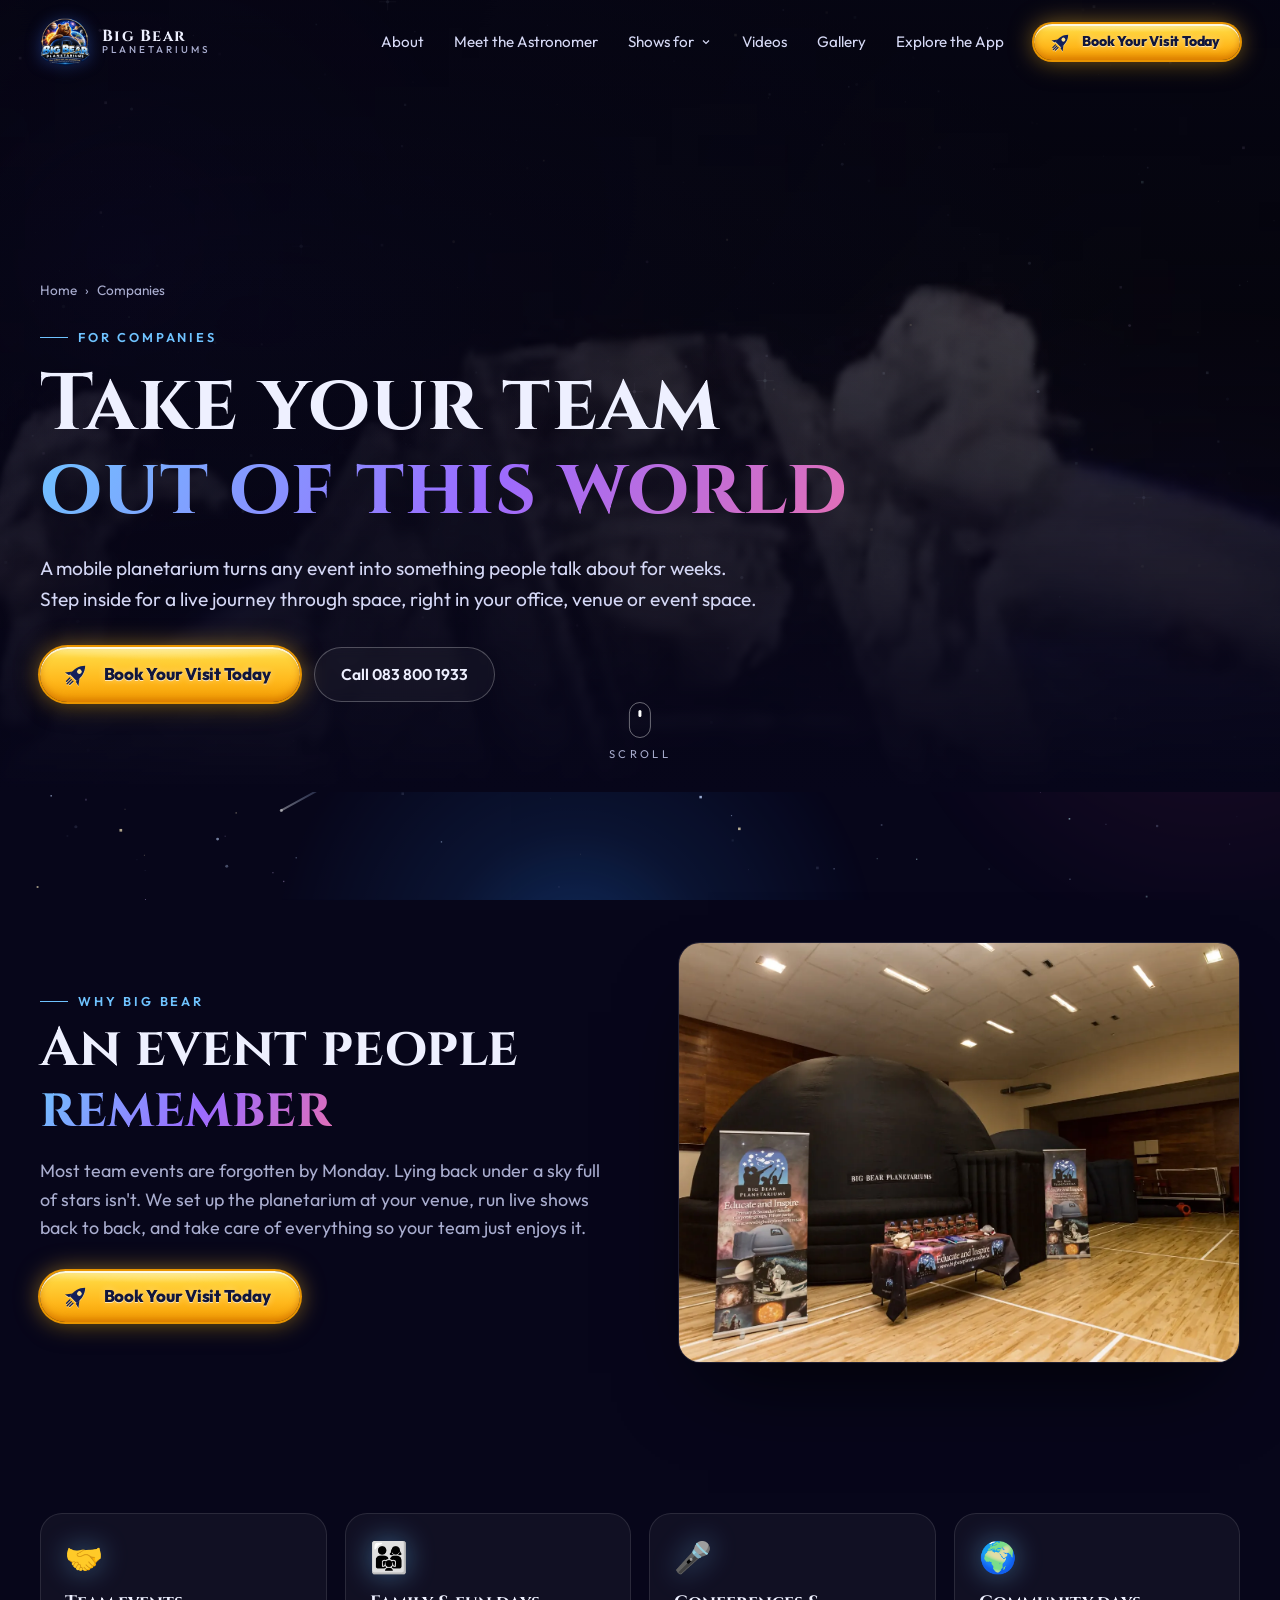
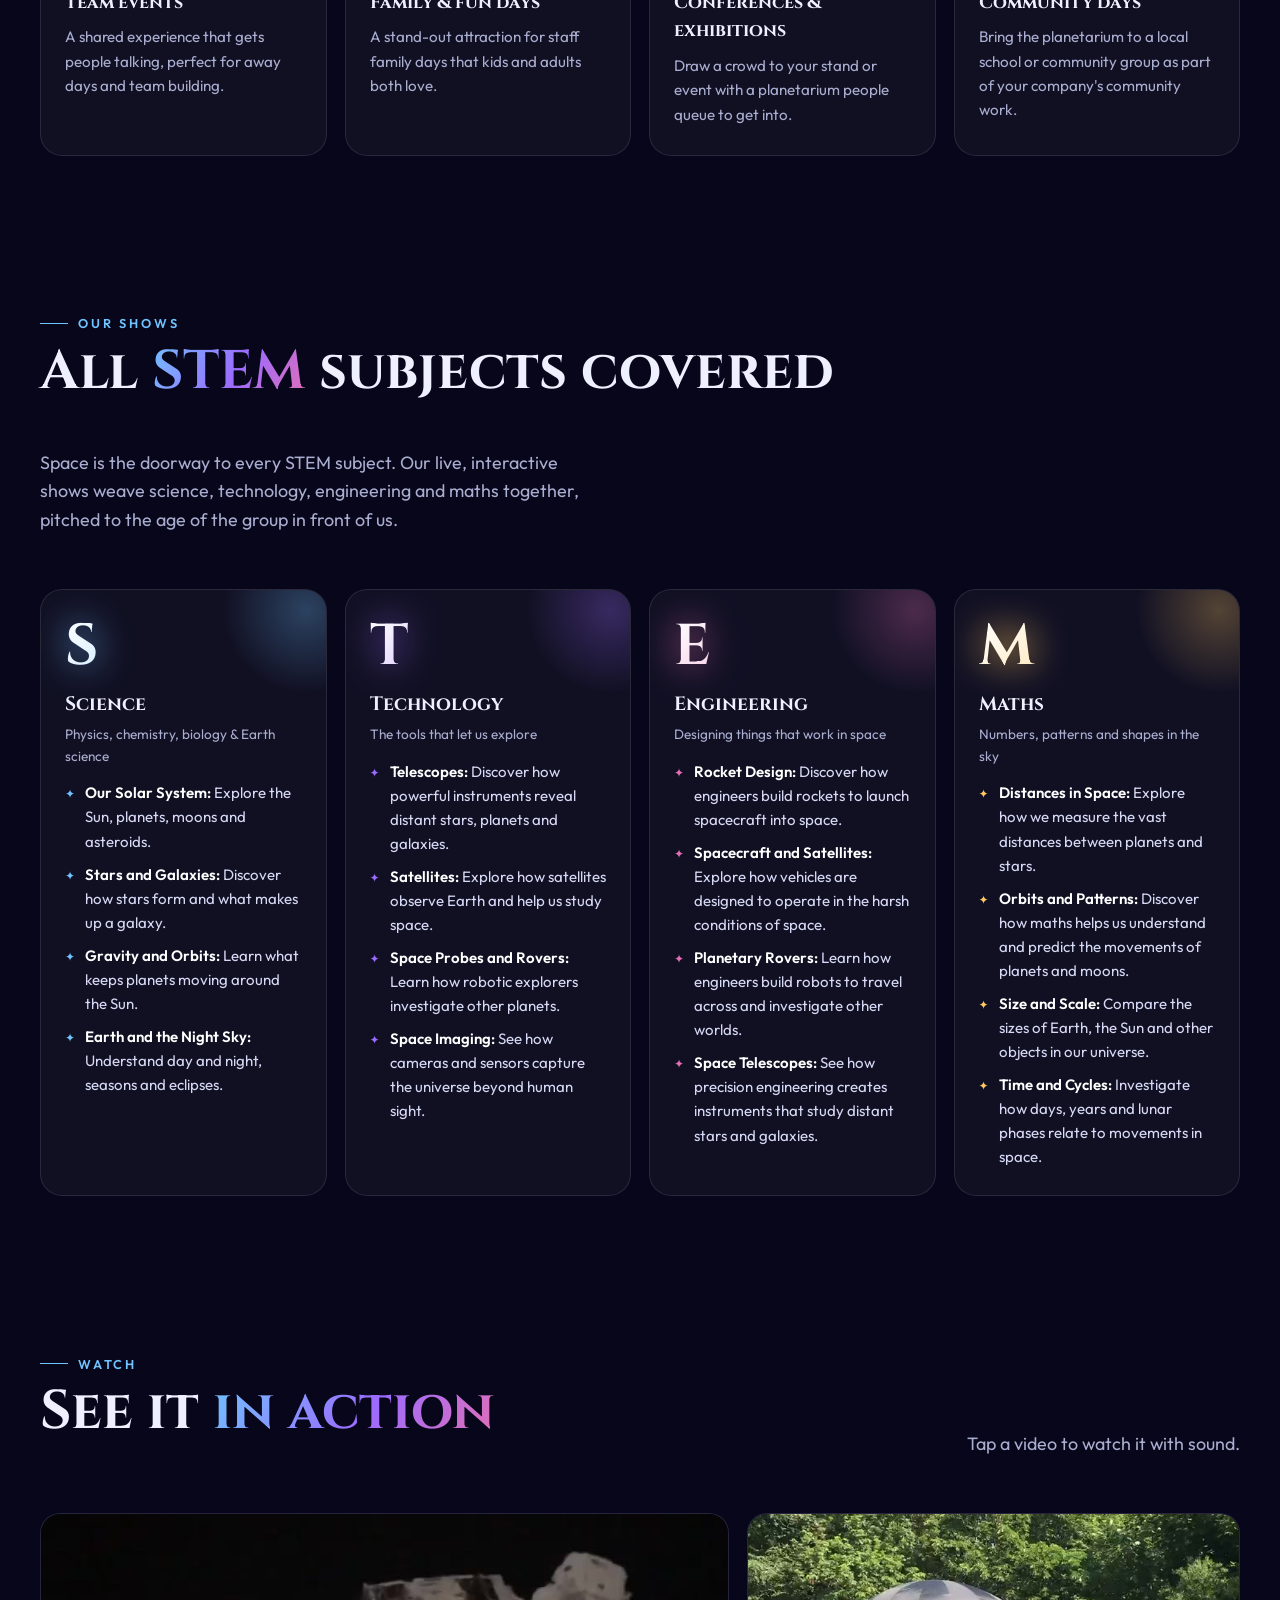
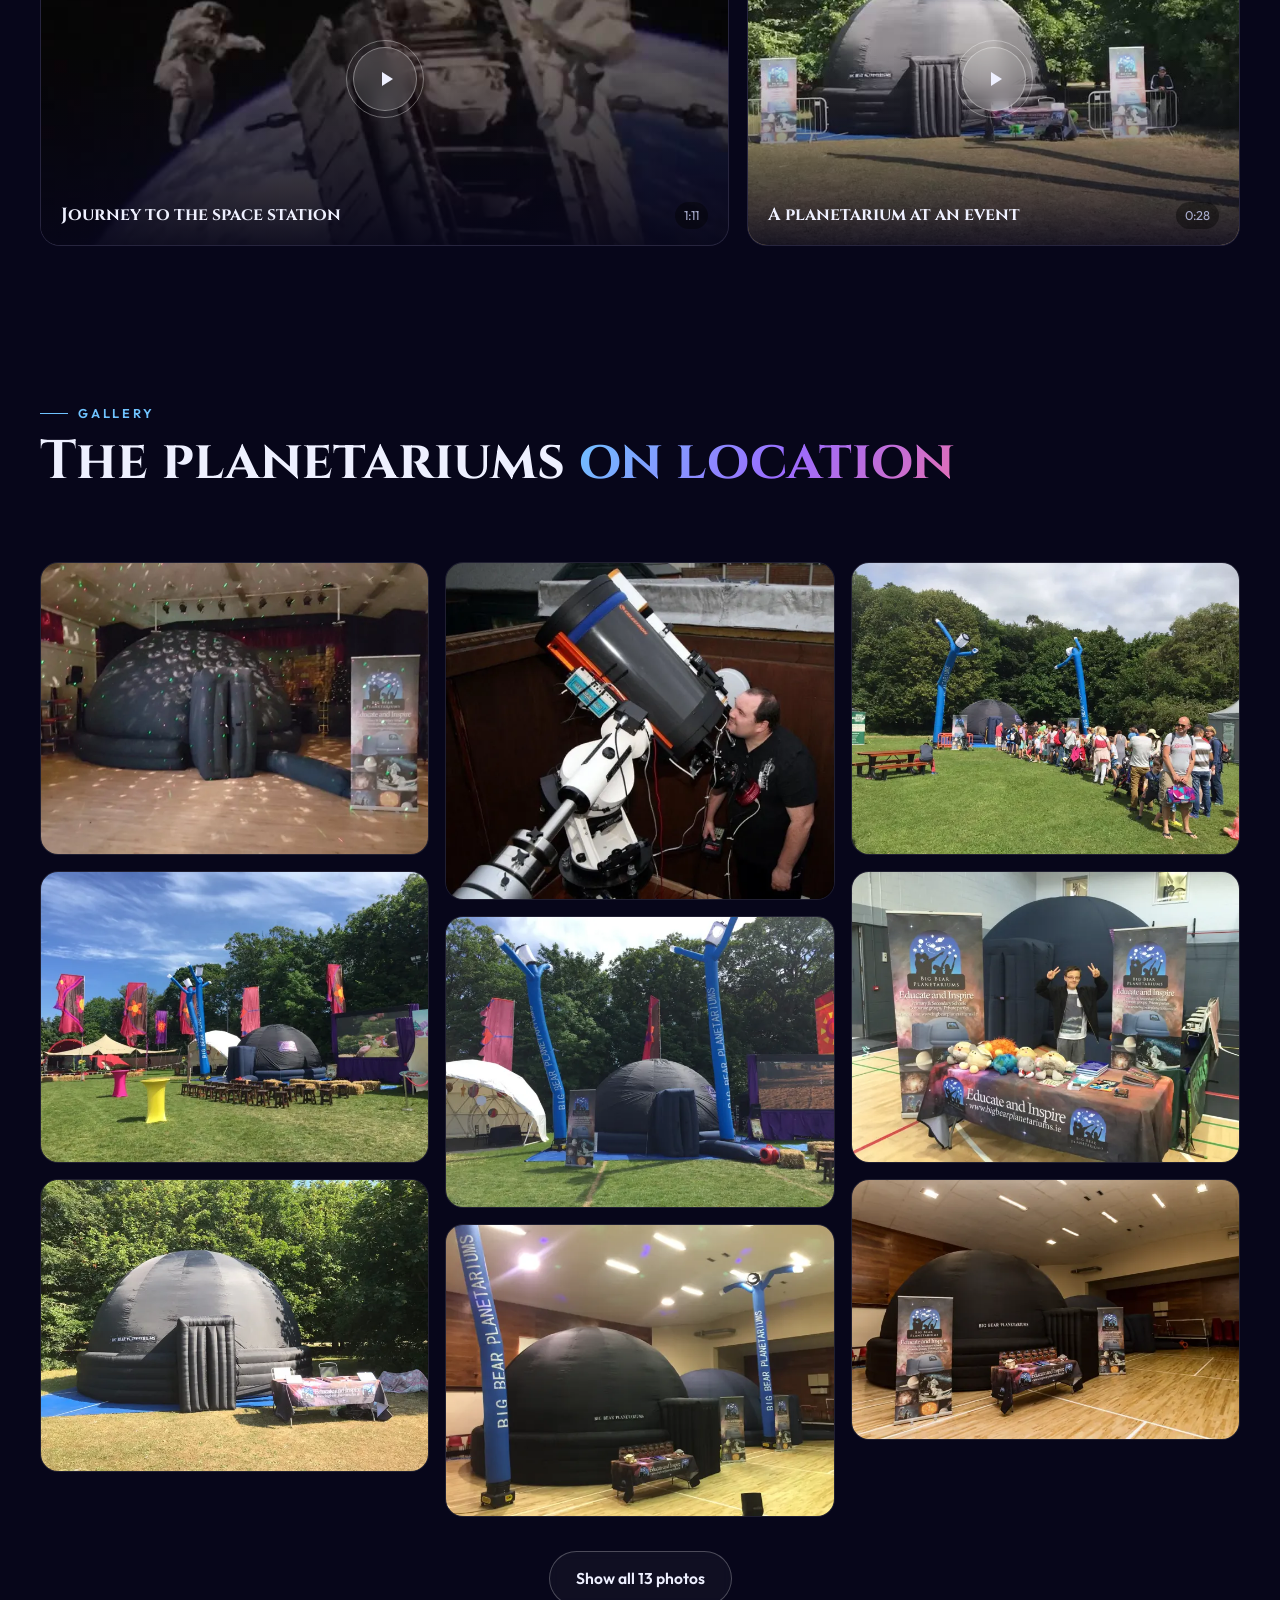
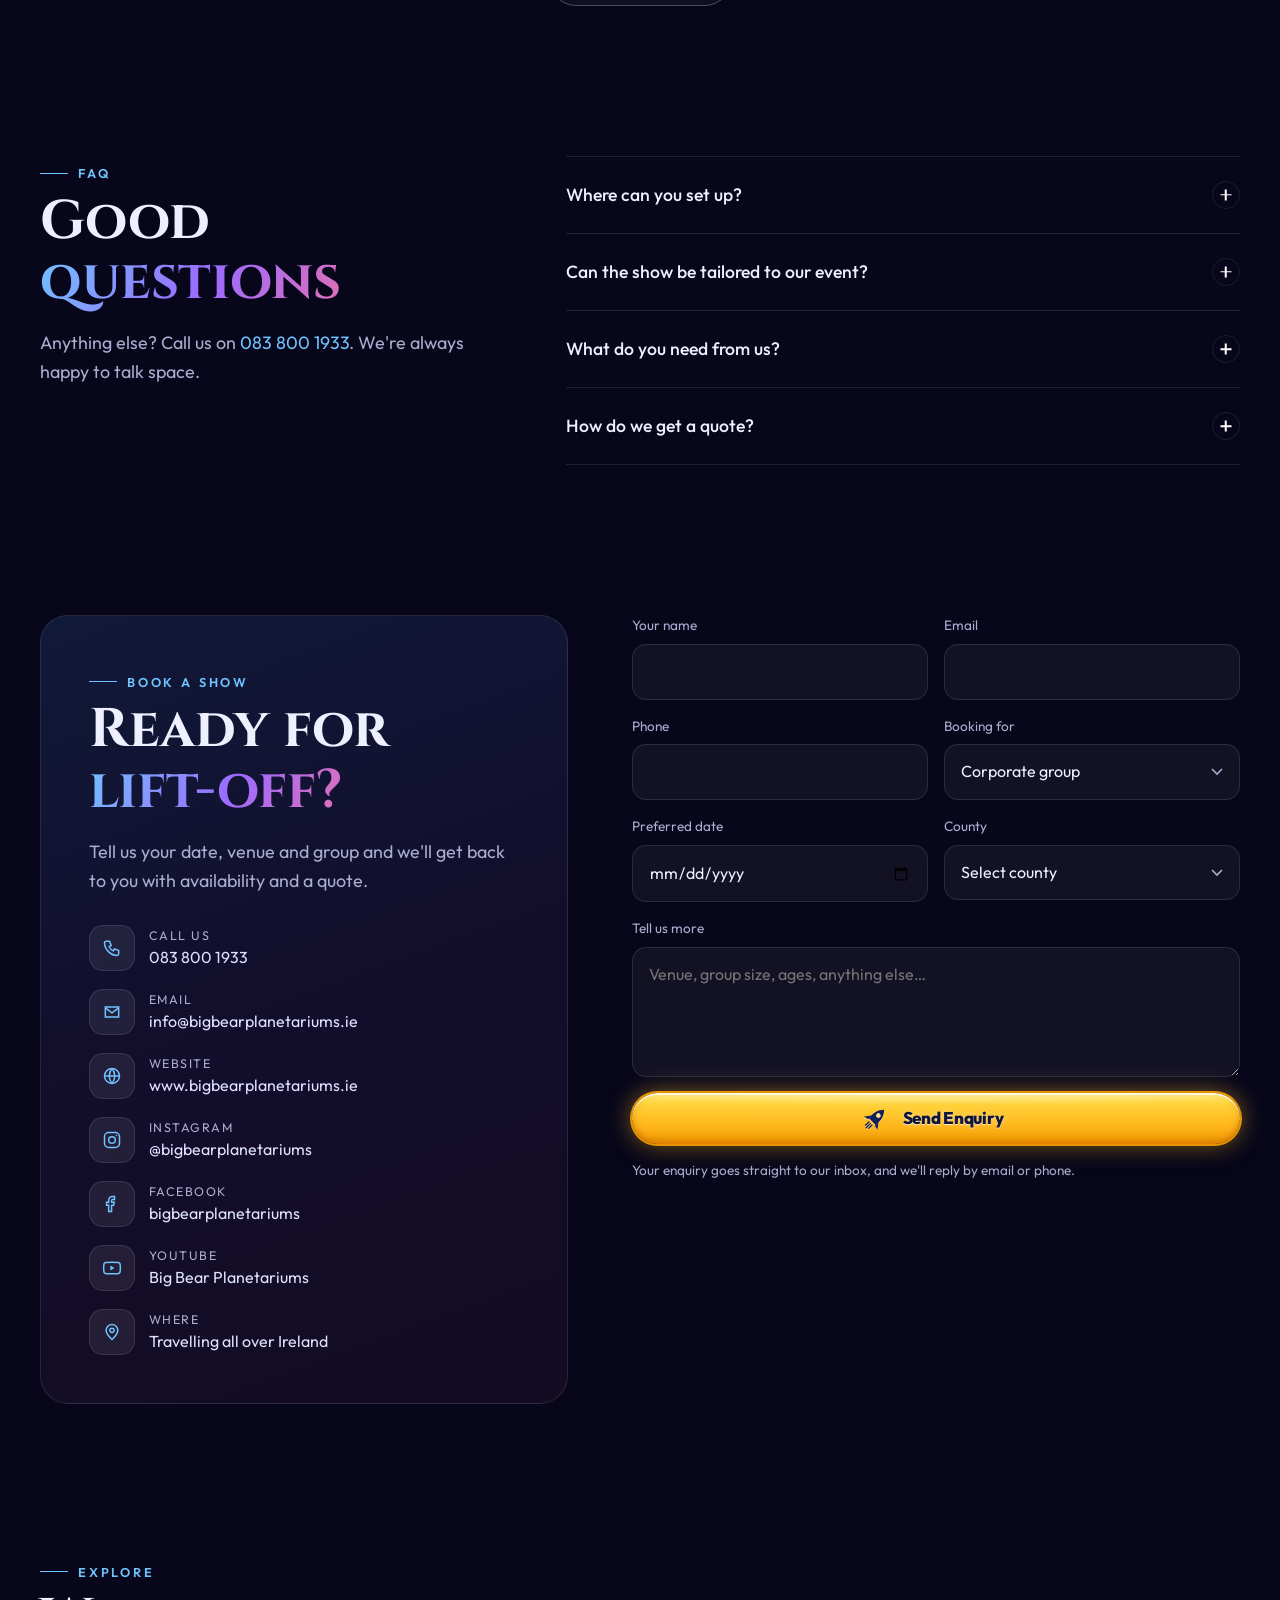
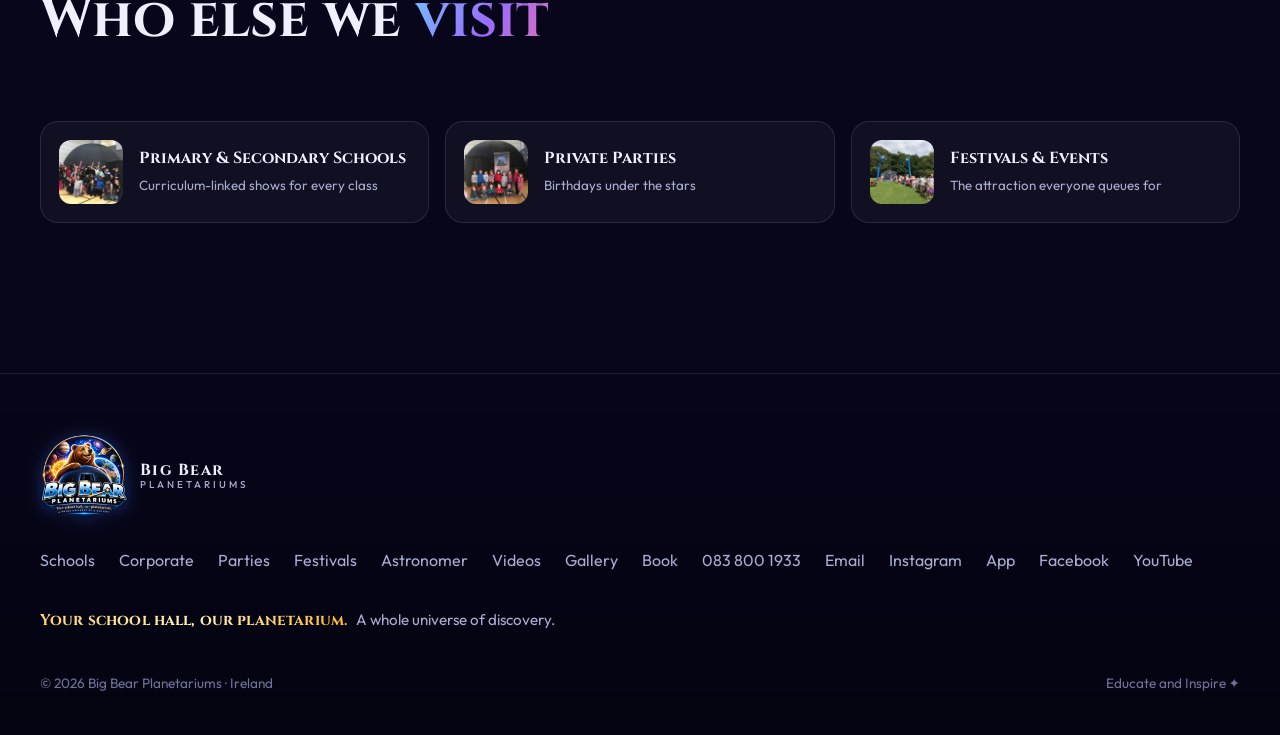
==== commit b061a194: "New intro: animated logo video, wide for laptops and a tighter crop for phones Co-Authored-By: Claud" ====
--- a/corporate-groups.html
+++ b/corporate-groups.html
@@ -20,7 +20,7 @@
 <link rel="preload" as="style" href="https://fonts.googleapis.com/css2?family=Cinzel:wght@500;700&family=Outfit:wght@300;400;500;600;700;800&display=swap" onload="this.onload=null;this.rel='stylesheet'">
 <noscript><link rel="stylesheet" href="https://fonts.googleapis.com/css2?family=Cinzel:wght@500;700&family=Outfit:wght@300;400;500;600;700;800&display=swap"></noscript>
 <script type="speculationrules">{"prerender":[{"where":{"href_matches":["/schools.html","/corporate-groups.html","/private-parties.html","/festivals-events.html","/meet-the-astronomer.html"]},"eagerness":"moderate"}]}</script>
-<link rel="stylesheet" href="css/site.css?v=cdd85510">
+<link rel="stylesheet" href="css/site.css?v=b9abc616">
 </head>
 <body class="loading">
 
@@ -267,6 +267,6 @@
 <button class="to-top" id="toTop" aria-label="Back to top"><svg viewBox="0 0 24 24" fill="none" stroke="currentColor" stroke-width="2"><path d="M12 19V5M6 11l6-6 6 6"/></svg></button>
 <!-- /@bottom -->
 
-<script src="js/site.js?v=77adf645"></script>
+<script src="js/site.js?v=150edf47"></script>
 </body>
 </html>
--- a/css/site.css
+++ b/css/site.css
@@ -43,9 +43,11 @@
 #introStars{position:absolute;inset:0;width:100%;height:100%}
 .intro-glow{position:absolute;inset:0;background:radial-gradient(ellipse at 50% 50%,rgba(60,50,160,.35),transparent 60%);animation:breathe 5s ease-in-out infinite}
 @keyframes breathe{50%{opacity:.5}}
-.intro-vid{position:relative;height:min(92vh,92svh);aspect-ratio:576/1024;max-width:100vw;opacity:0;transform:scale(.96) translateZ(0);will-change:transform,opacity;transition:opacity .6s ease-out,transform .8s var(--ease)}
-.intro-vid video{width:100%;height:100%;object-fit:cover}
-.intro-vid::after{content:"";position:absolute;inset:-1px;pointer-events:none;background:radial-gradient(ellipse 50% 50% at 50% 50%,transparent 55%,#000 99%)}
+.intro-vid{position:relative;width:min(86vw,140vh);aspect-ratio:16/9;opacity:0;transform:scale(.96) translateZ(0);will-change:transform,opacity;transition:opacity .6s ease-out,transform .8s var(--ease)}
+#intro.tall .intro-vid{width:min(96vw,80vh);aspect-ratio:640/576}
+.intro-vid{mix-blend-mode:screen}
+/* Screen blend lets the warp stars show through the video's dark background; the mask feathers its edges away */
+.intro-vid video{display:block;width:100%;height:100%;object-fit:cover;-webkit-mask-image:radial-gradient(ellipse 50% 50% at 50% 50%,#000 72%,transparent 100%);mask-image:radial-gradient(ellipse 50% 50% at 50% 50%,#000 72%,transparent 100%)}
 #intro.playing .intro-vid{opacity:1;transform:none}
 #intro.warp .intro-vid{transform:scale(2.4) translateZ(0);opacity:0;transition:transform .8s cubic-bezier(.7,0,.84,0),opacity .6s .15s ease-in}
 .intro-flash{position:absolute;inset:0;background:radial-gradient(circle,#fff,rgba(160,190,255,.6) 30%,transparent 70%);opacity:0;pointer-events:none}
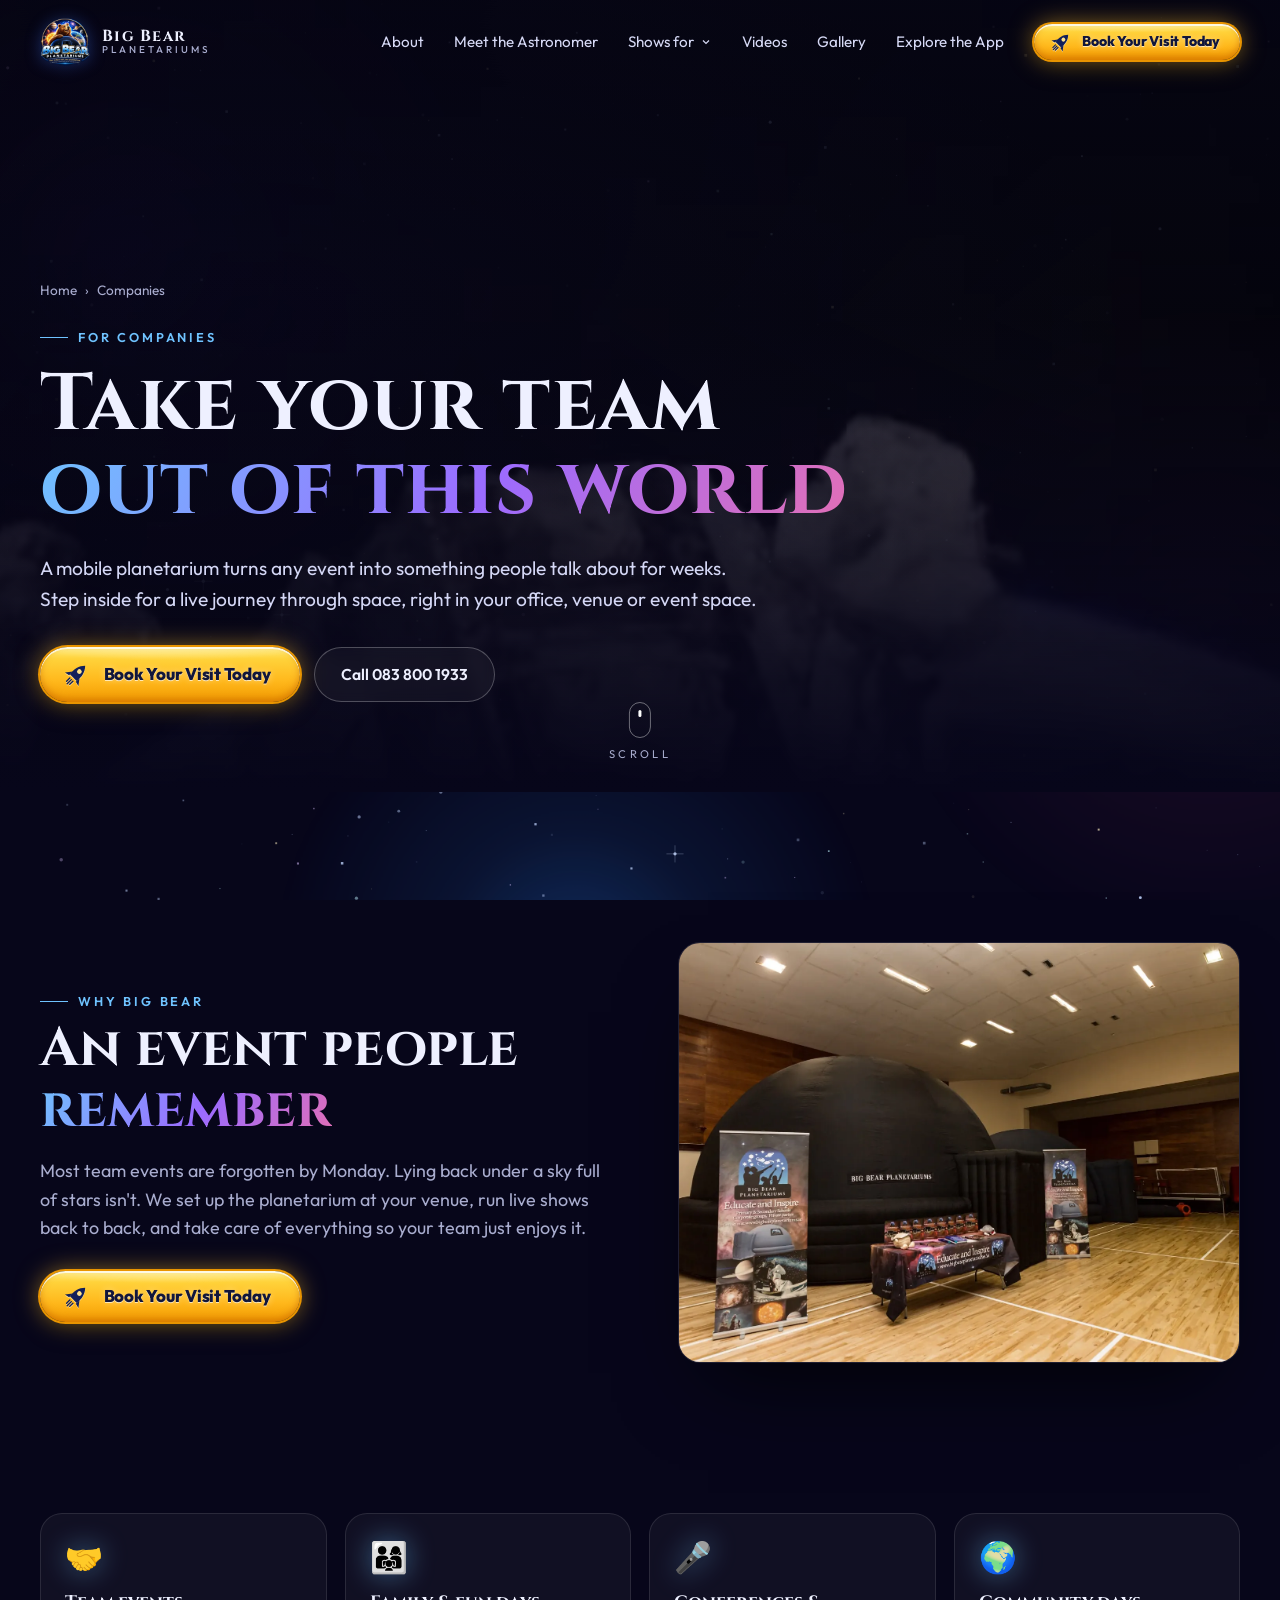
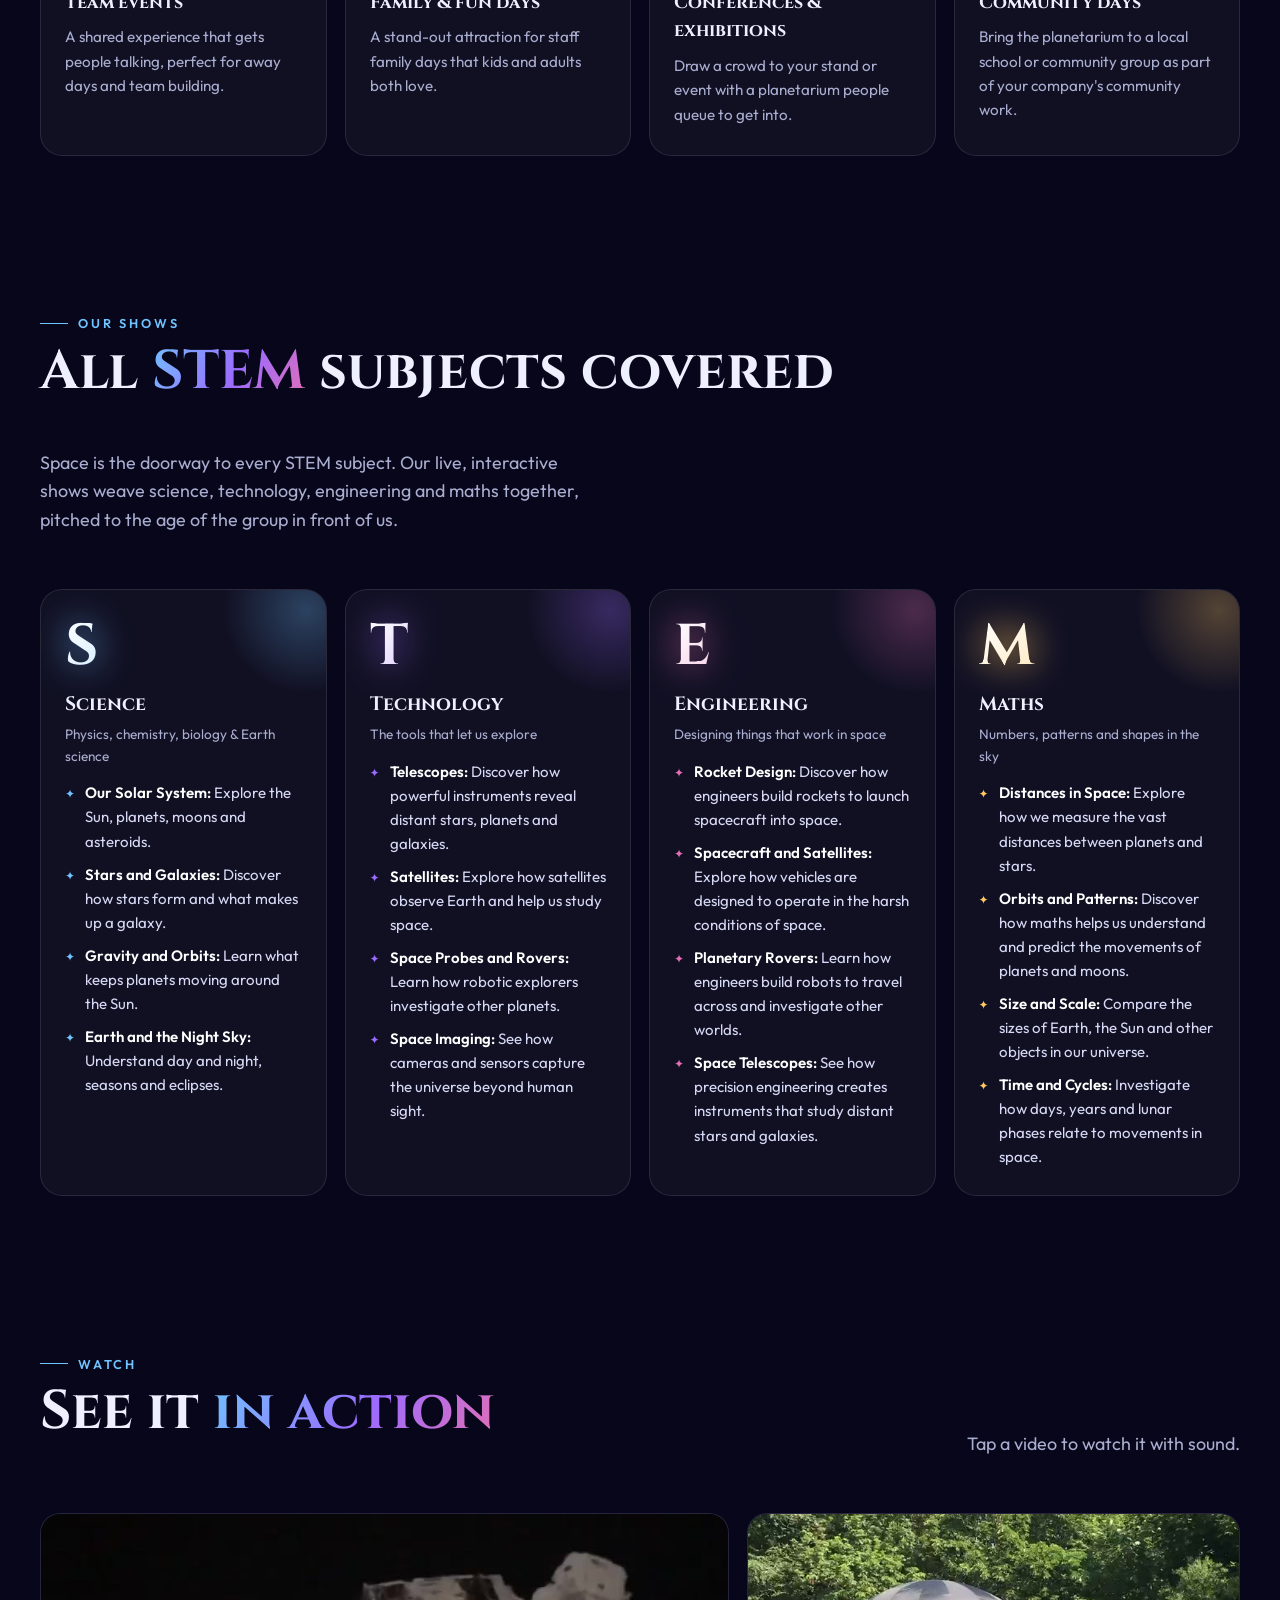
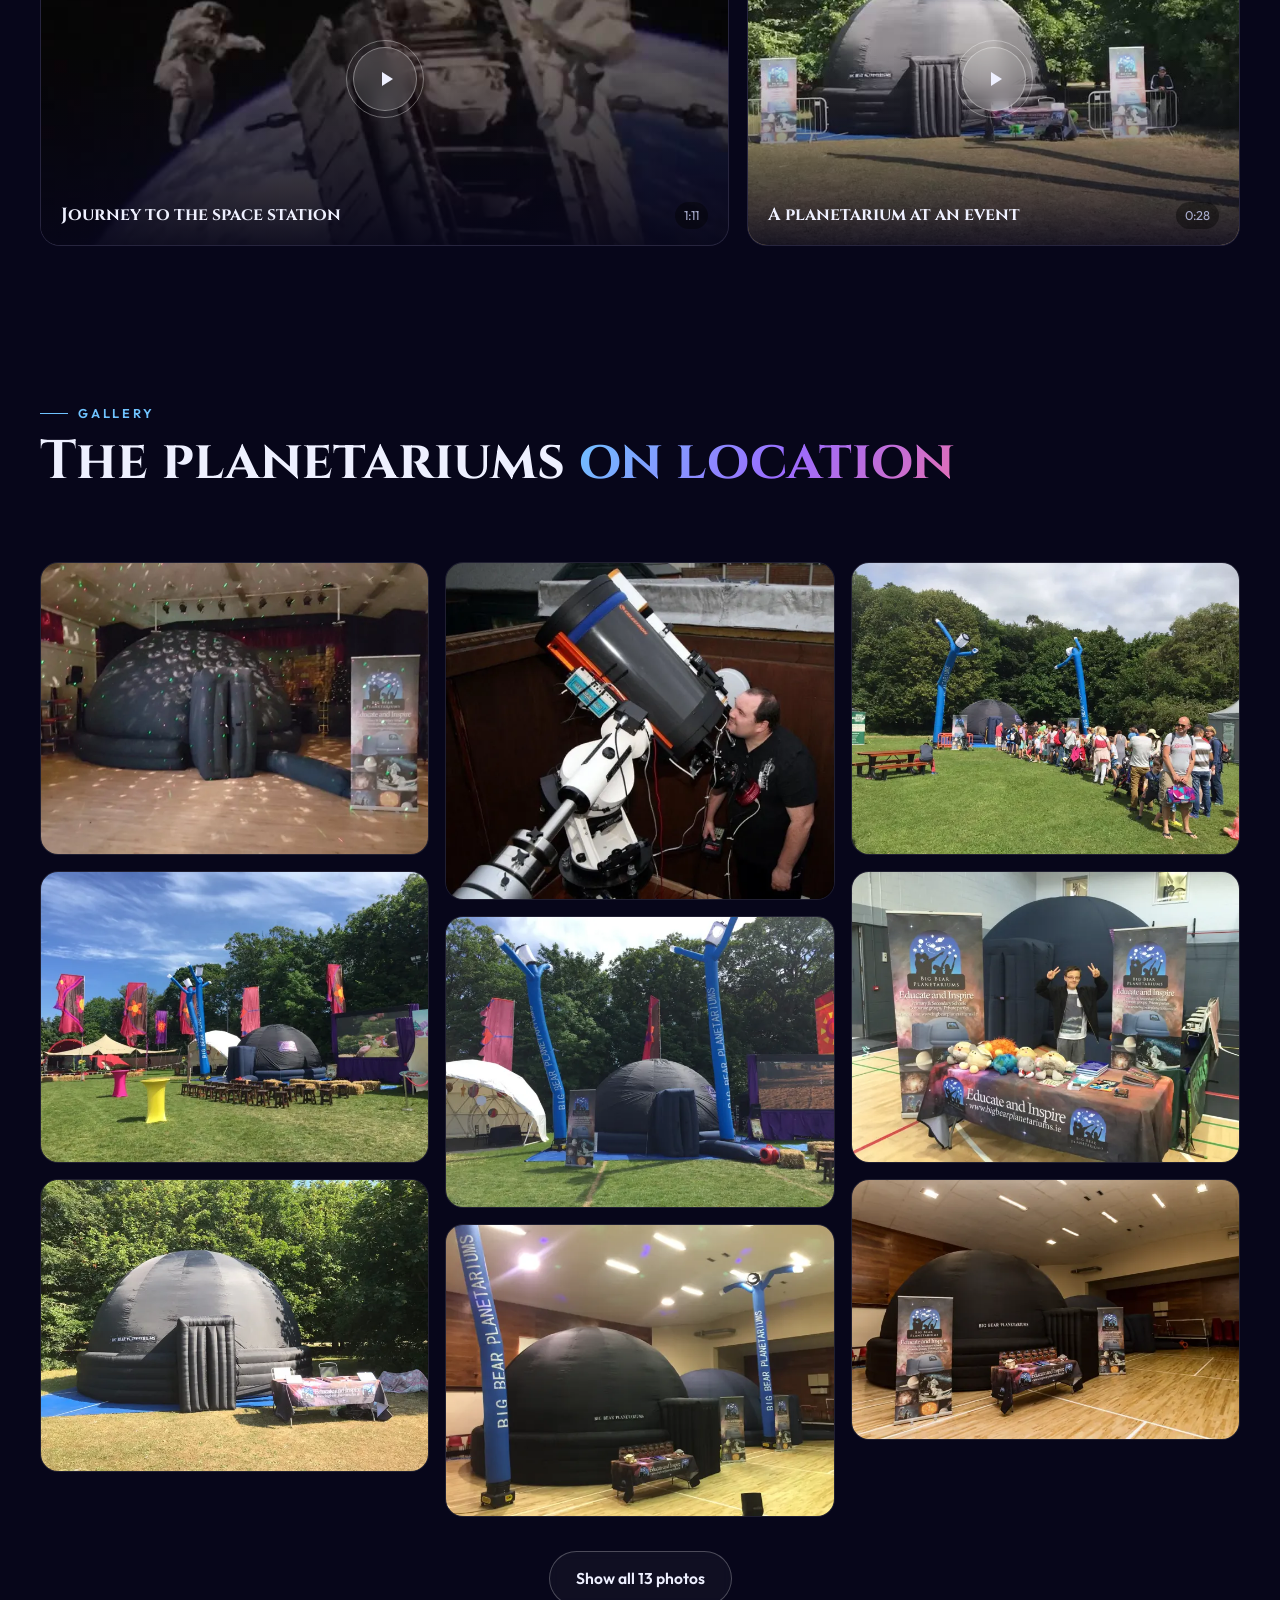
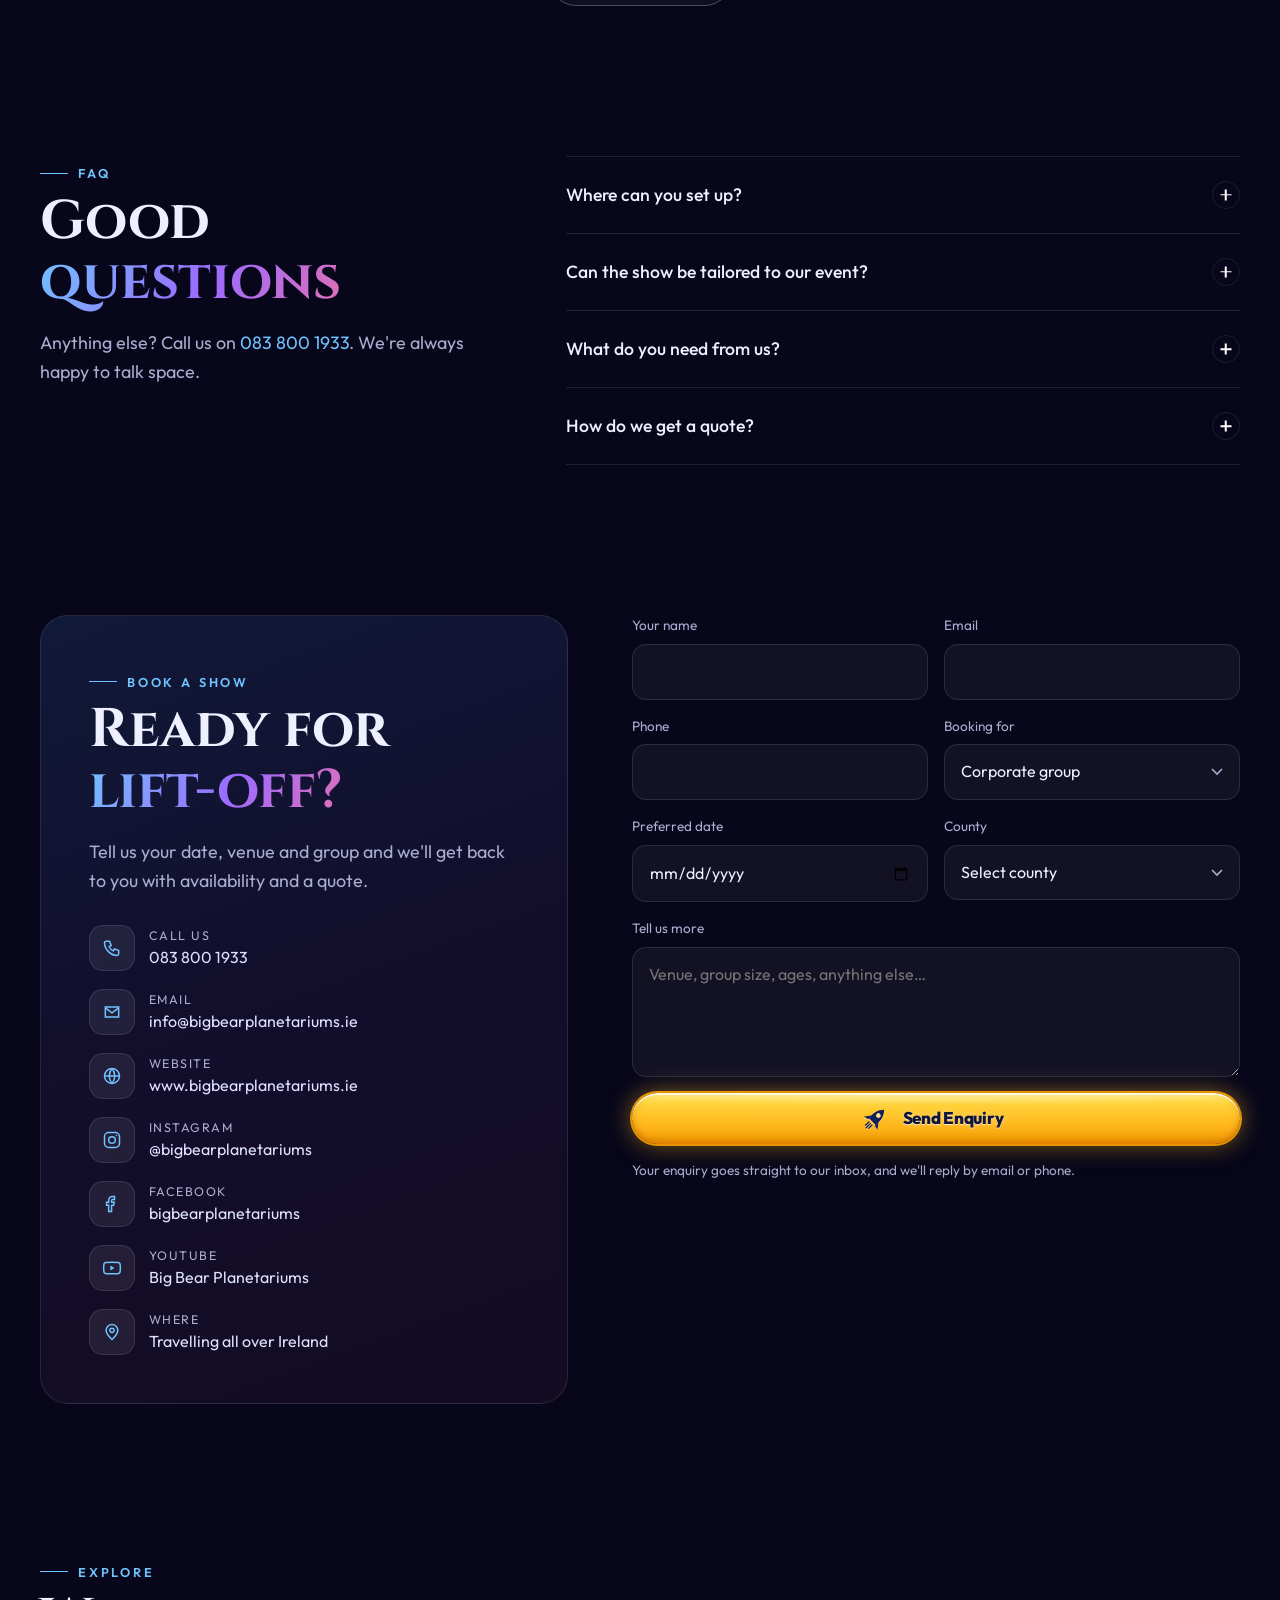
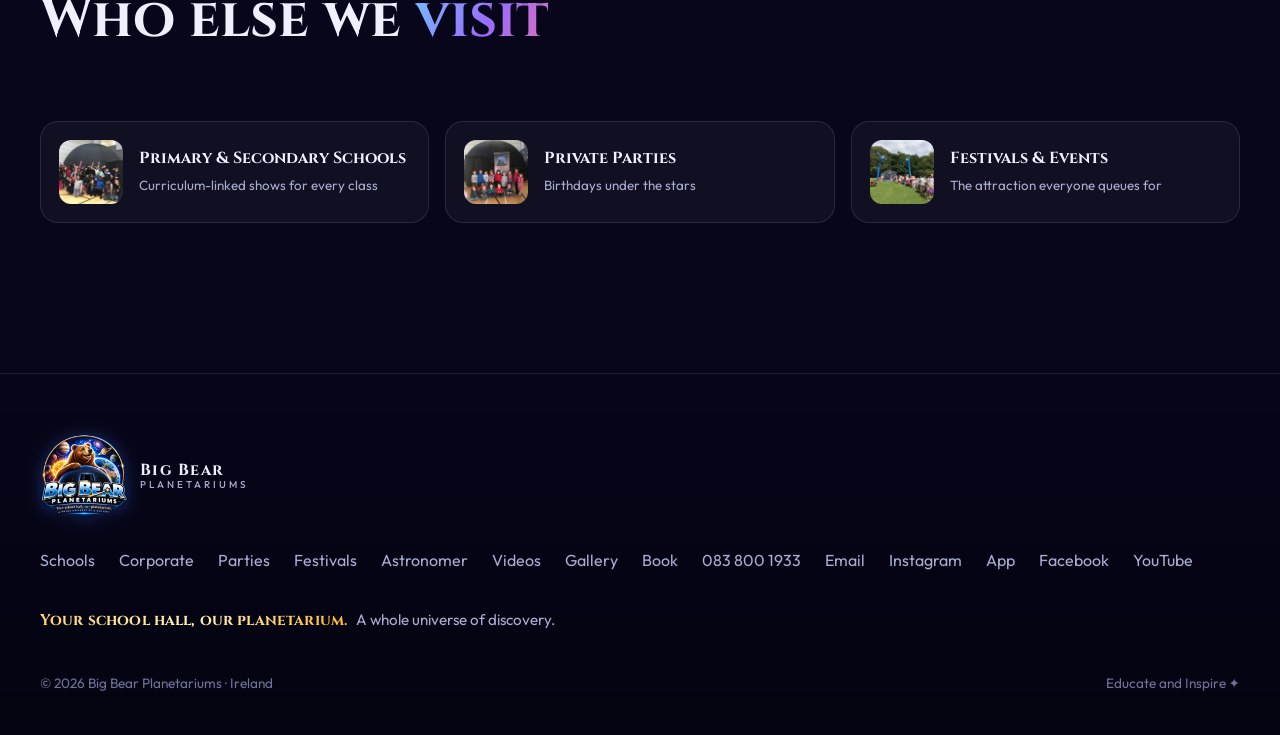
==== commit 720ddffd: "Intro video 3x faster (about 2.6s) Co-Authored-By: Claude Opus 5.5 <noreply@anthropic.com> Claude-Se" ====
--- a/corporate-groups.html
+++ b/corporate-groups.html
@@ -267,6 +267,6 @@
 <button class="to-top" id="toTop" aria-label="Back to top"><svg viewBox="0 0 24 24" fill="none" stroke="currentColor" stroke-width="2"><path d="M12 19V5M6 11l6-6 6 6"/></svg></button>
 <!-- /@bottom -->
 
-<script src="js/site.js?v=150edf47"></script>
+<script src="js/site.js?v=aaa3e5b3"></script>
 </body>
 </html>
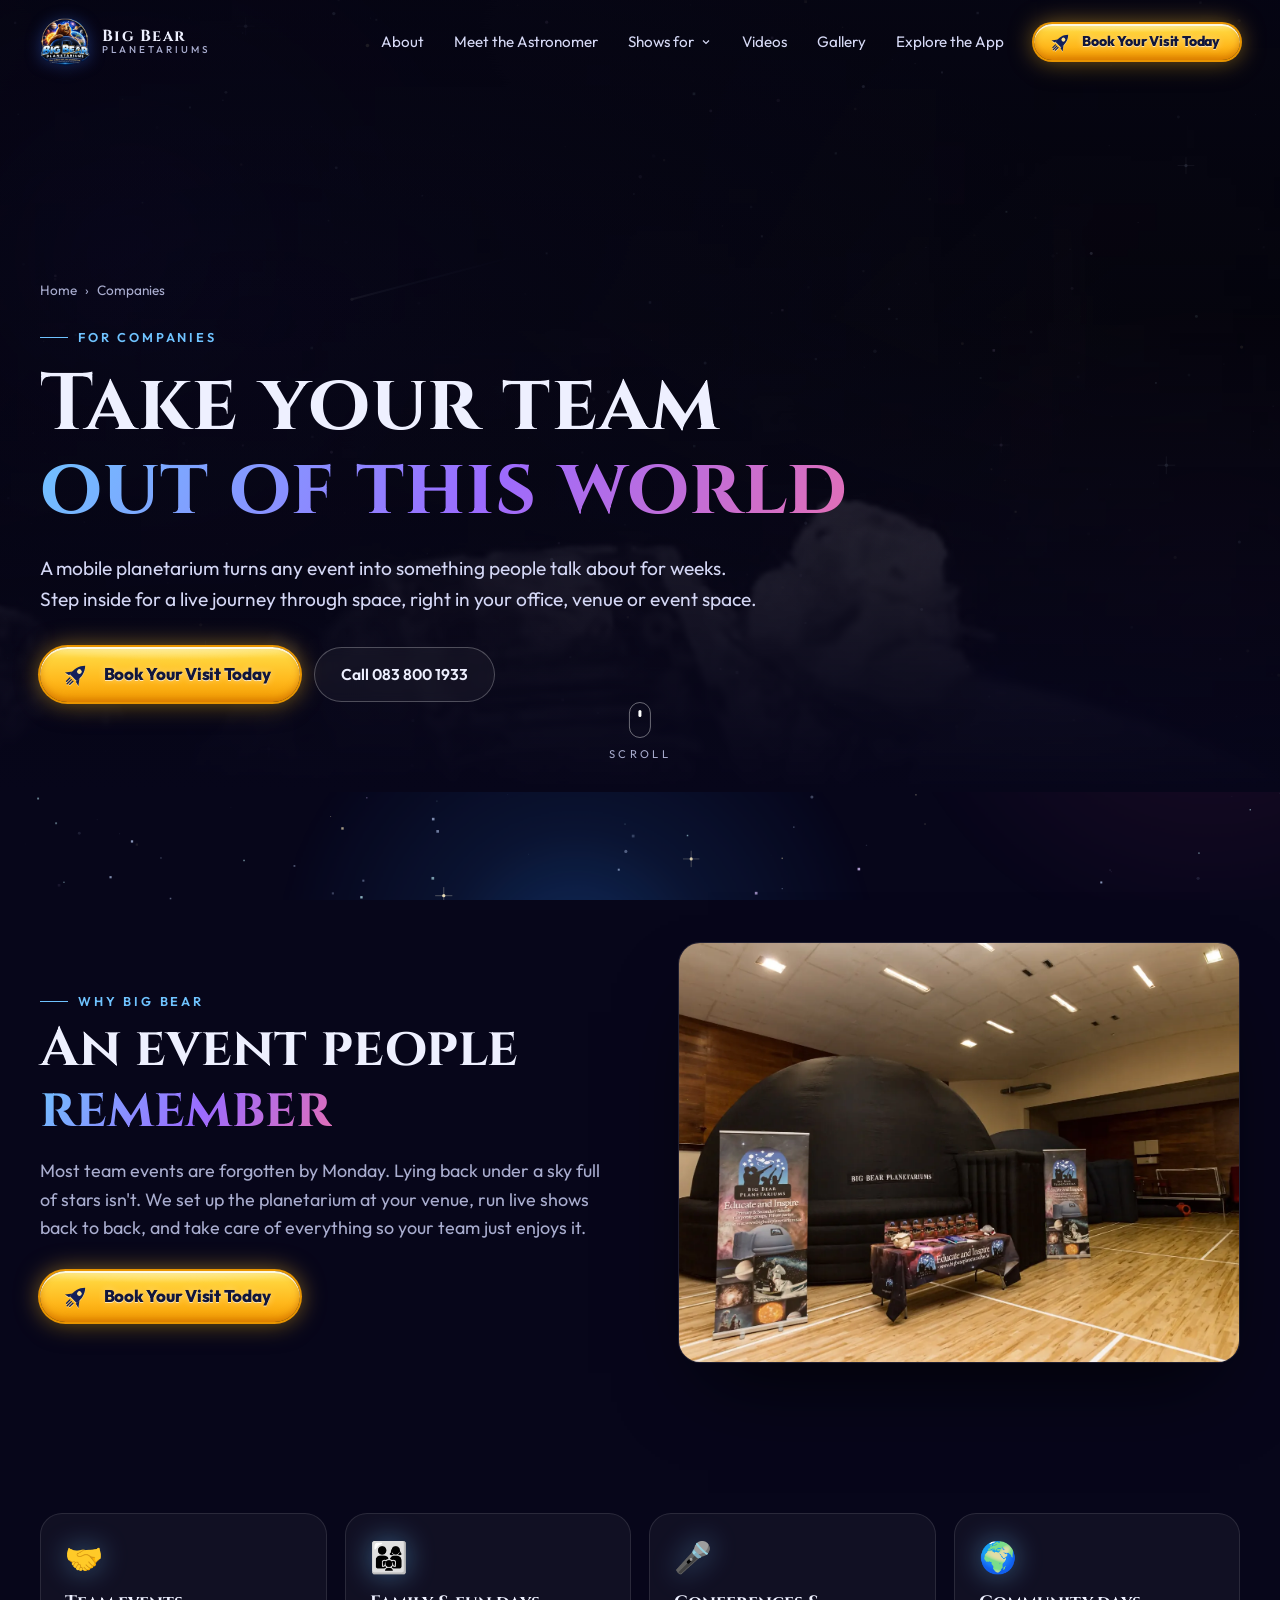
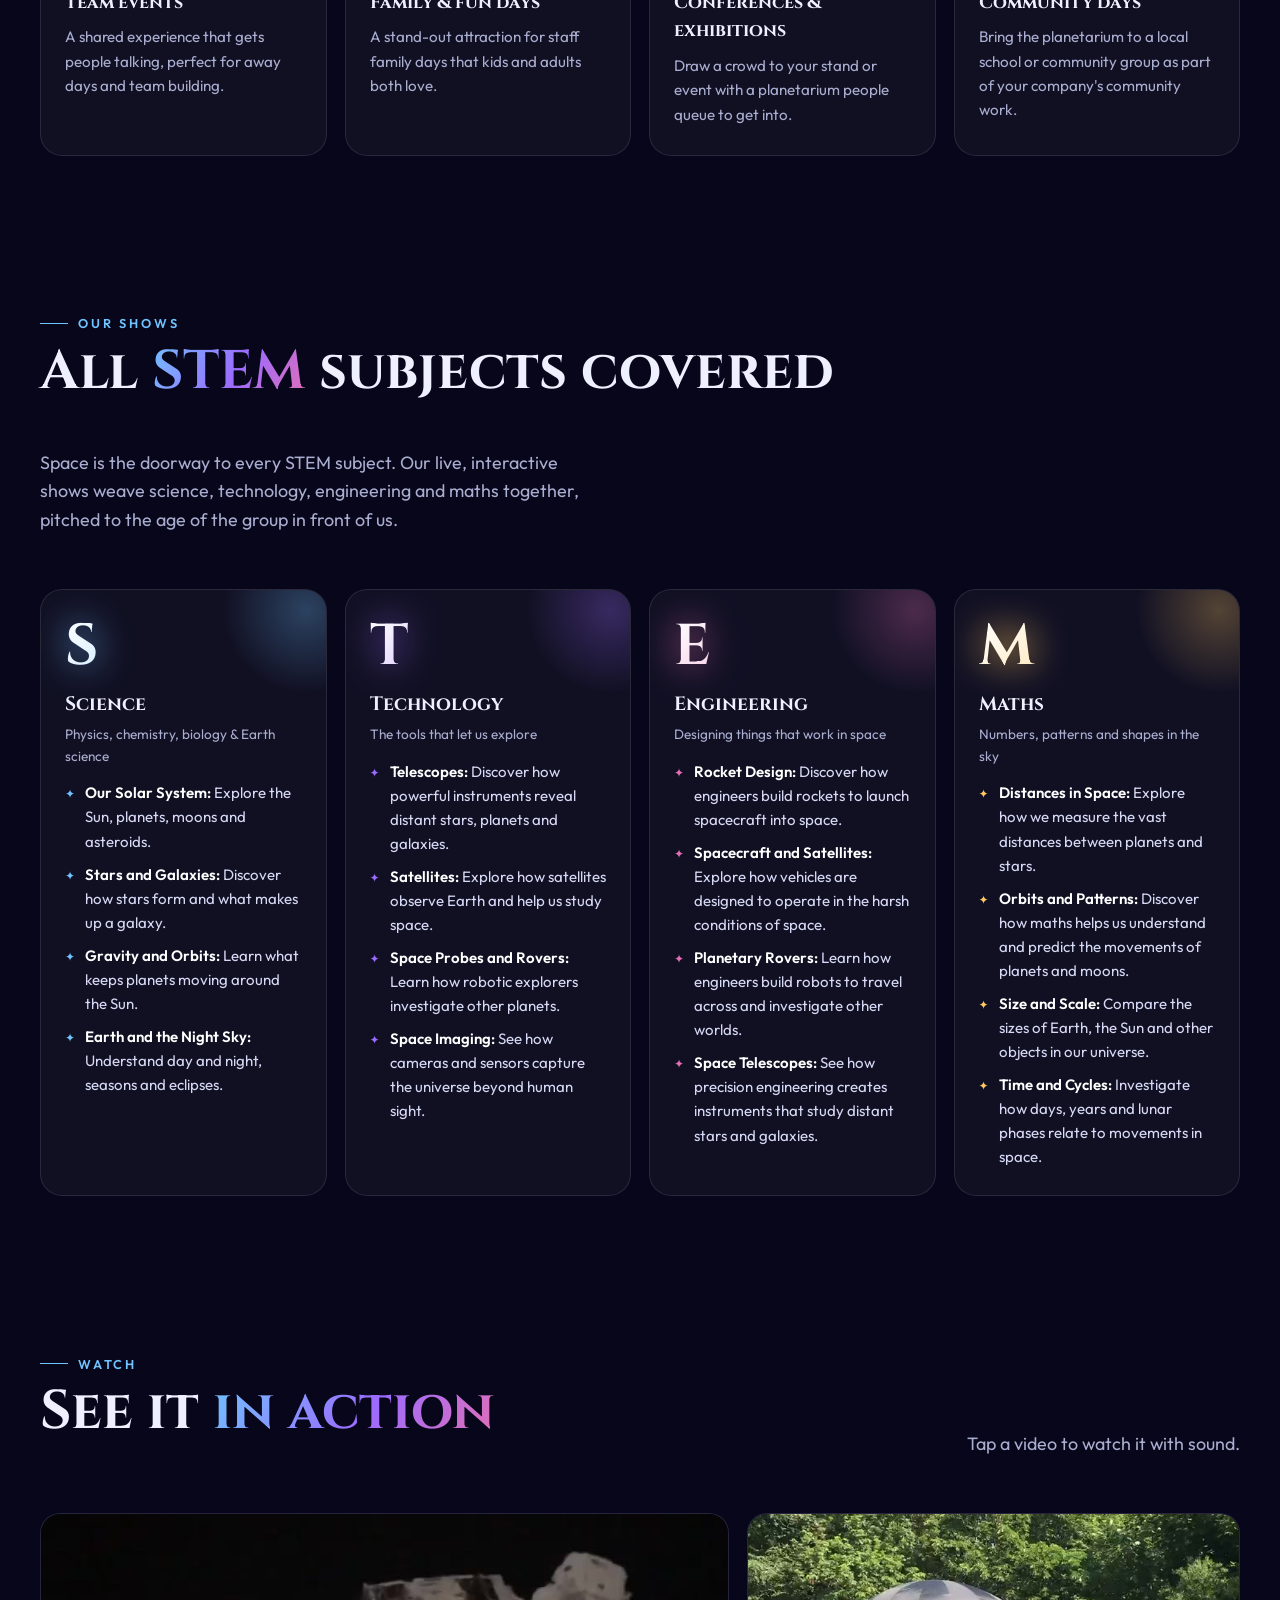
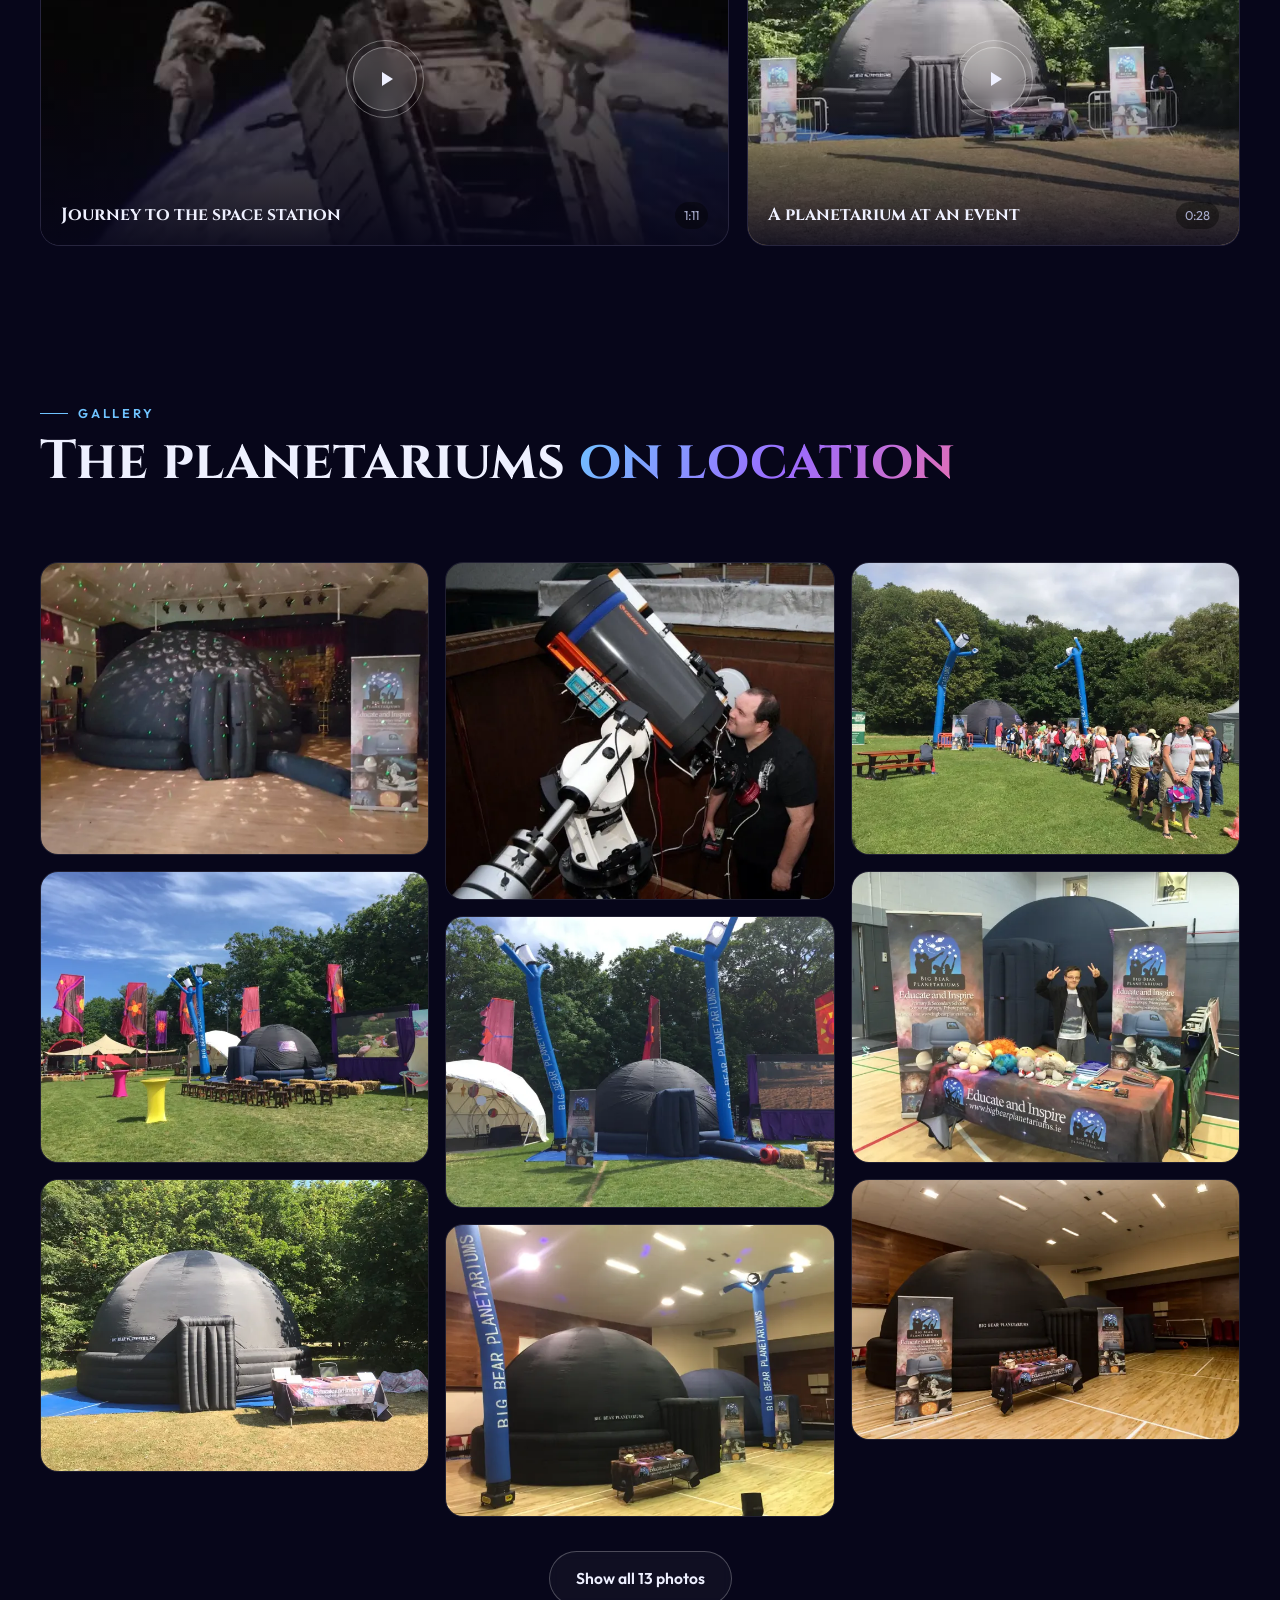
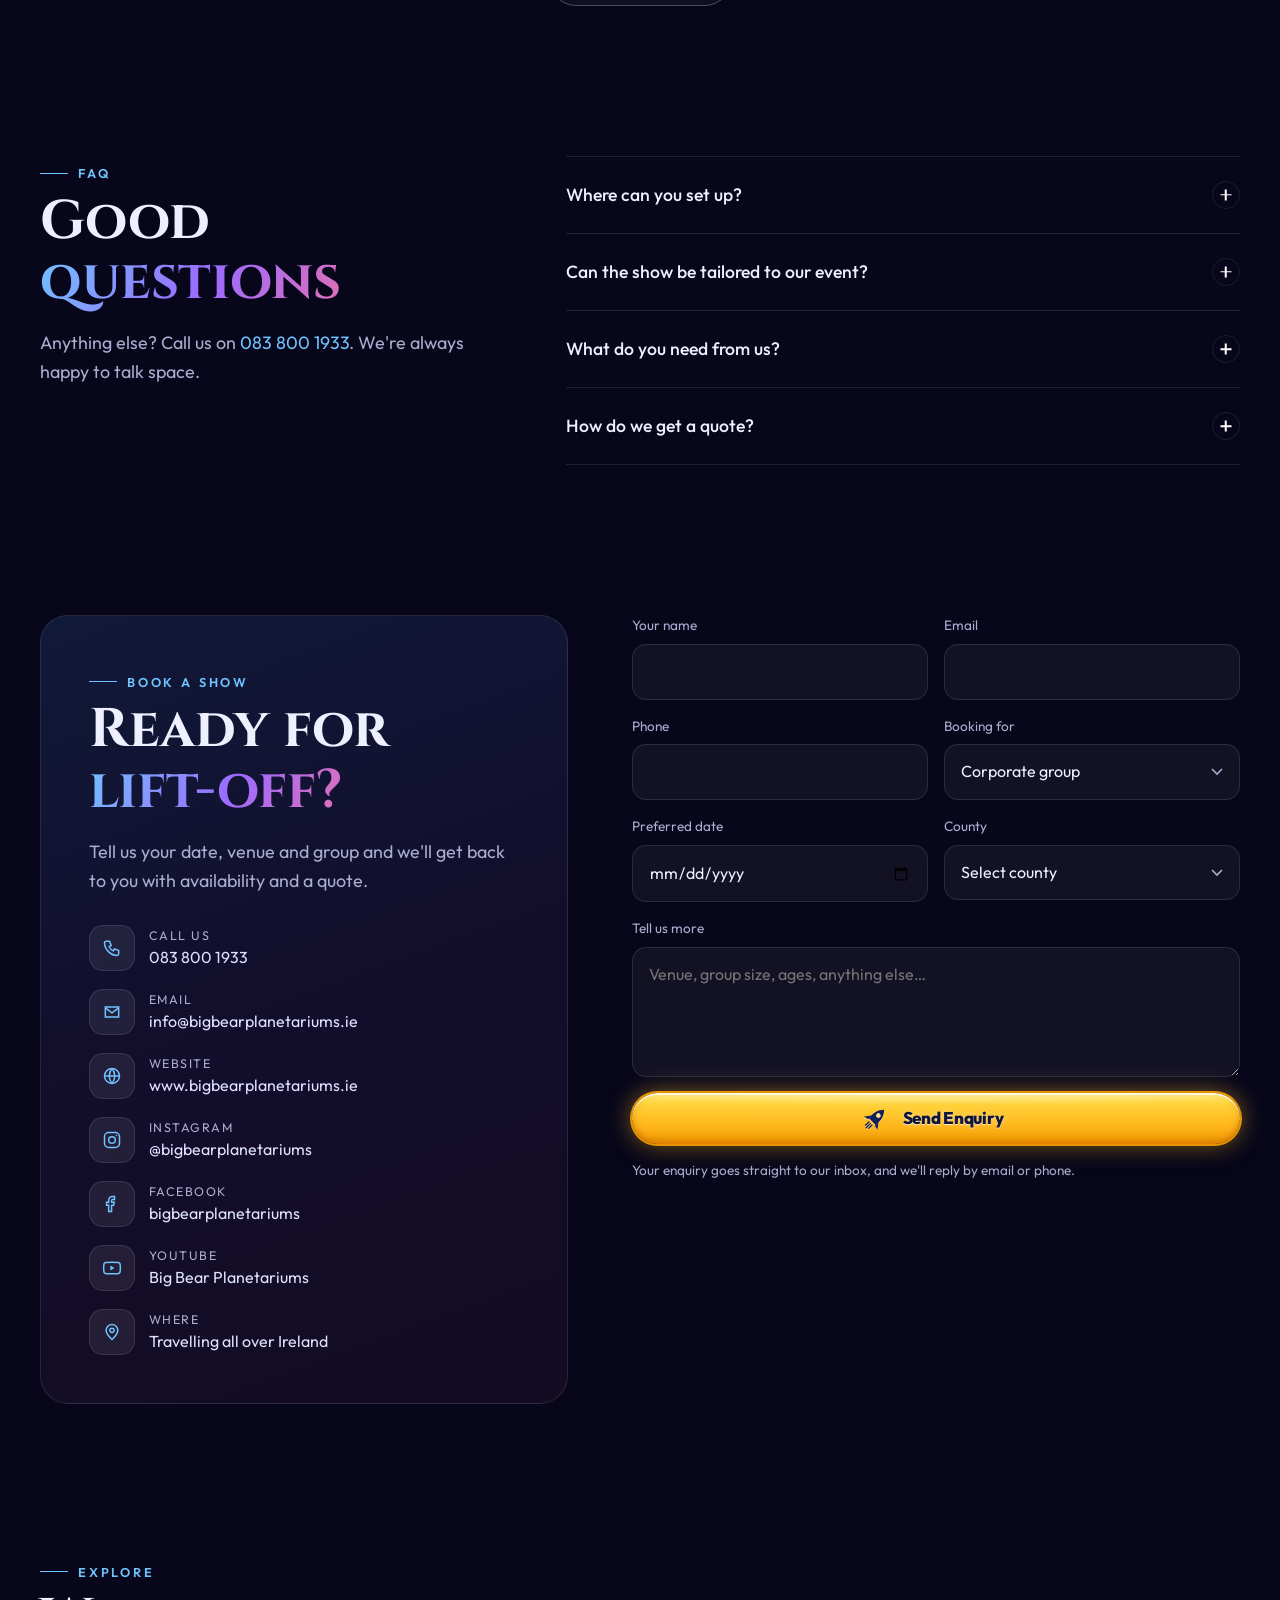
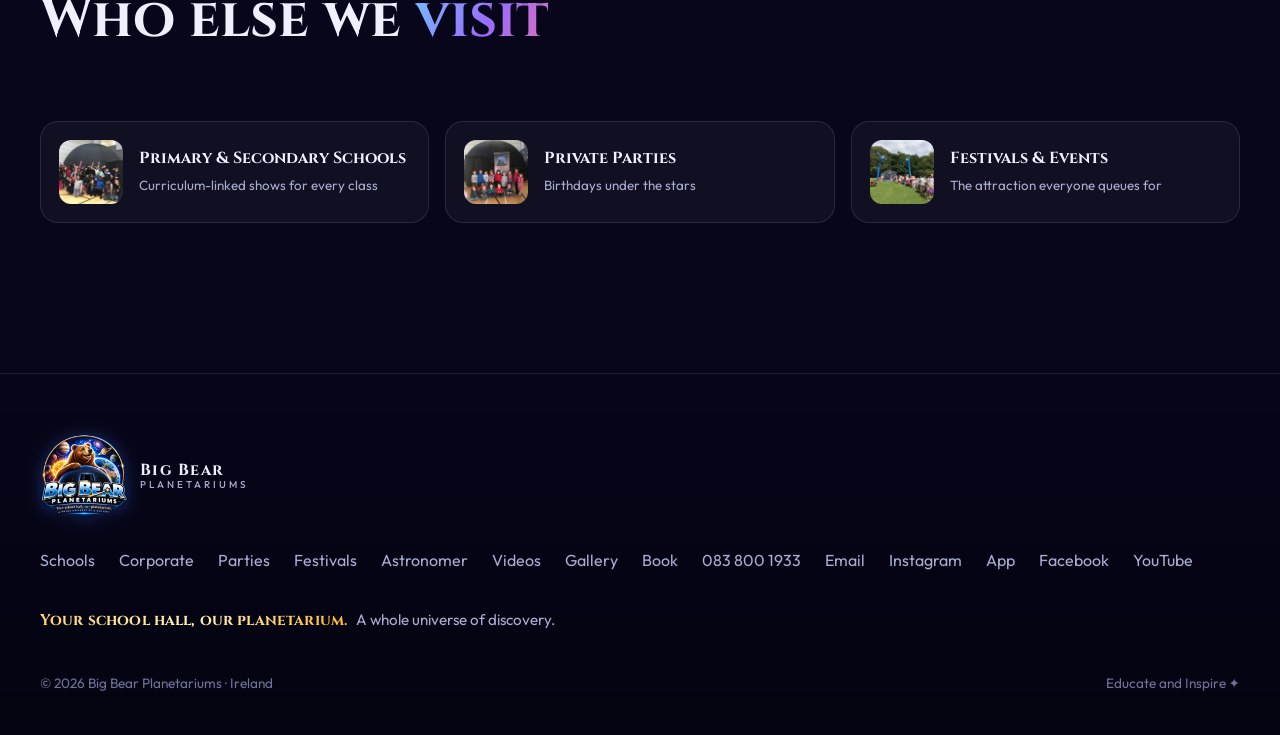
==== commit 4e772dc5: "Contact forms: use the new Web3Forms key for info@bigbearplanetariums.ie Co-Authored-By: Claude Opus" ====
--- a/corporate-groups.html
+++ b/corporate-groups.html
@@ -267,6 +267,6 @@
 <button class="to-top" id="toTop" aria-label="Back to top"><svg viewBox="0 0 24 24" fill="none" stroke="currentColor" stroke-width="2"><path d="M12 19V5M6 11l6-6 6 6"/></svg></button>
 <!-- /@bottom -->
 
-<script src="js/site.js?v=aaa3e5b3"></script>
+<script src="js/site.js?v=773f5fe5"></script>
 </body>
 </html>
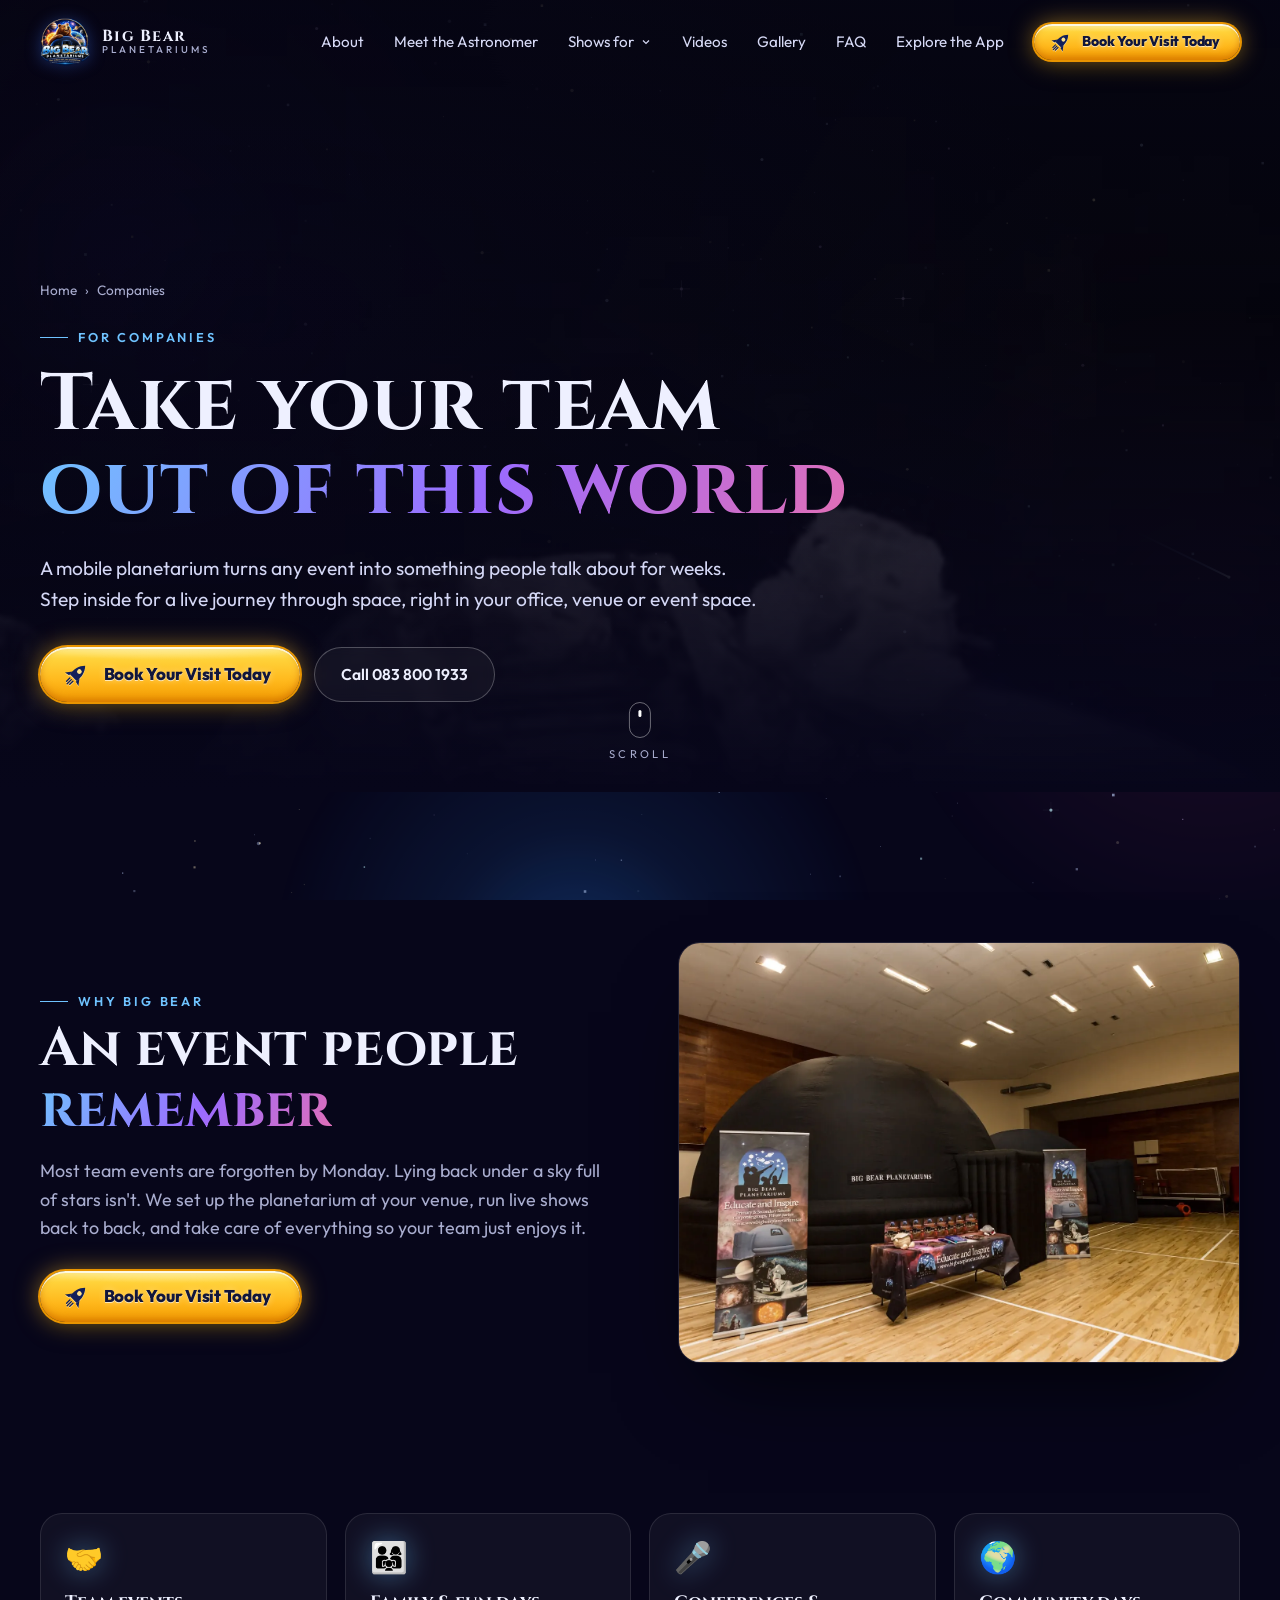
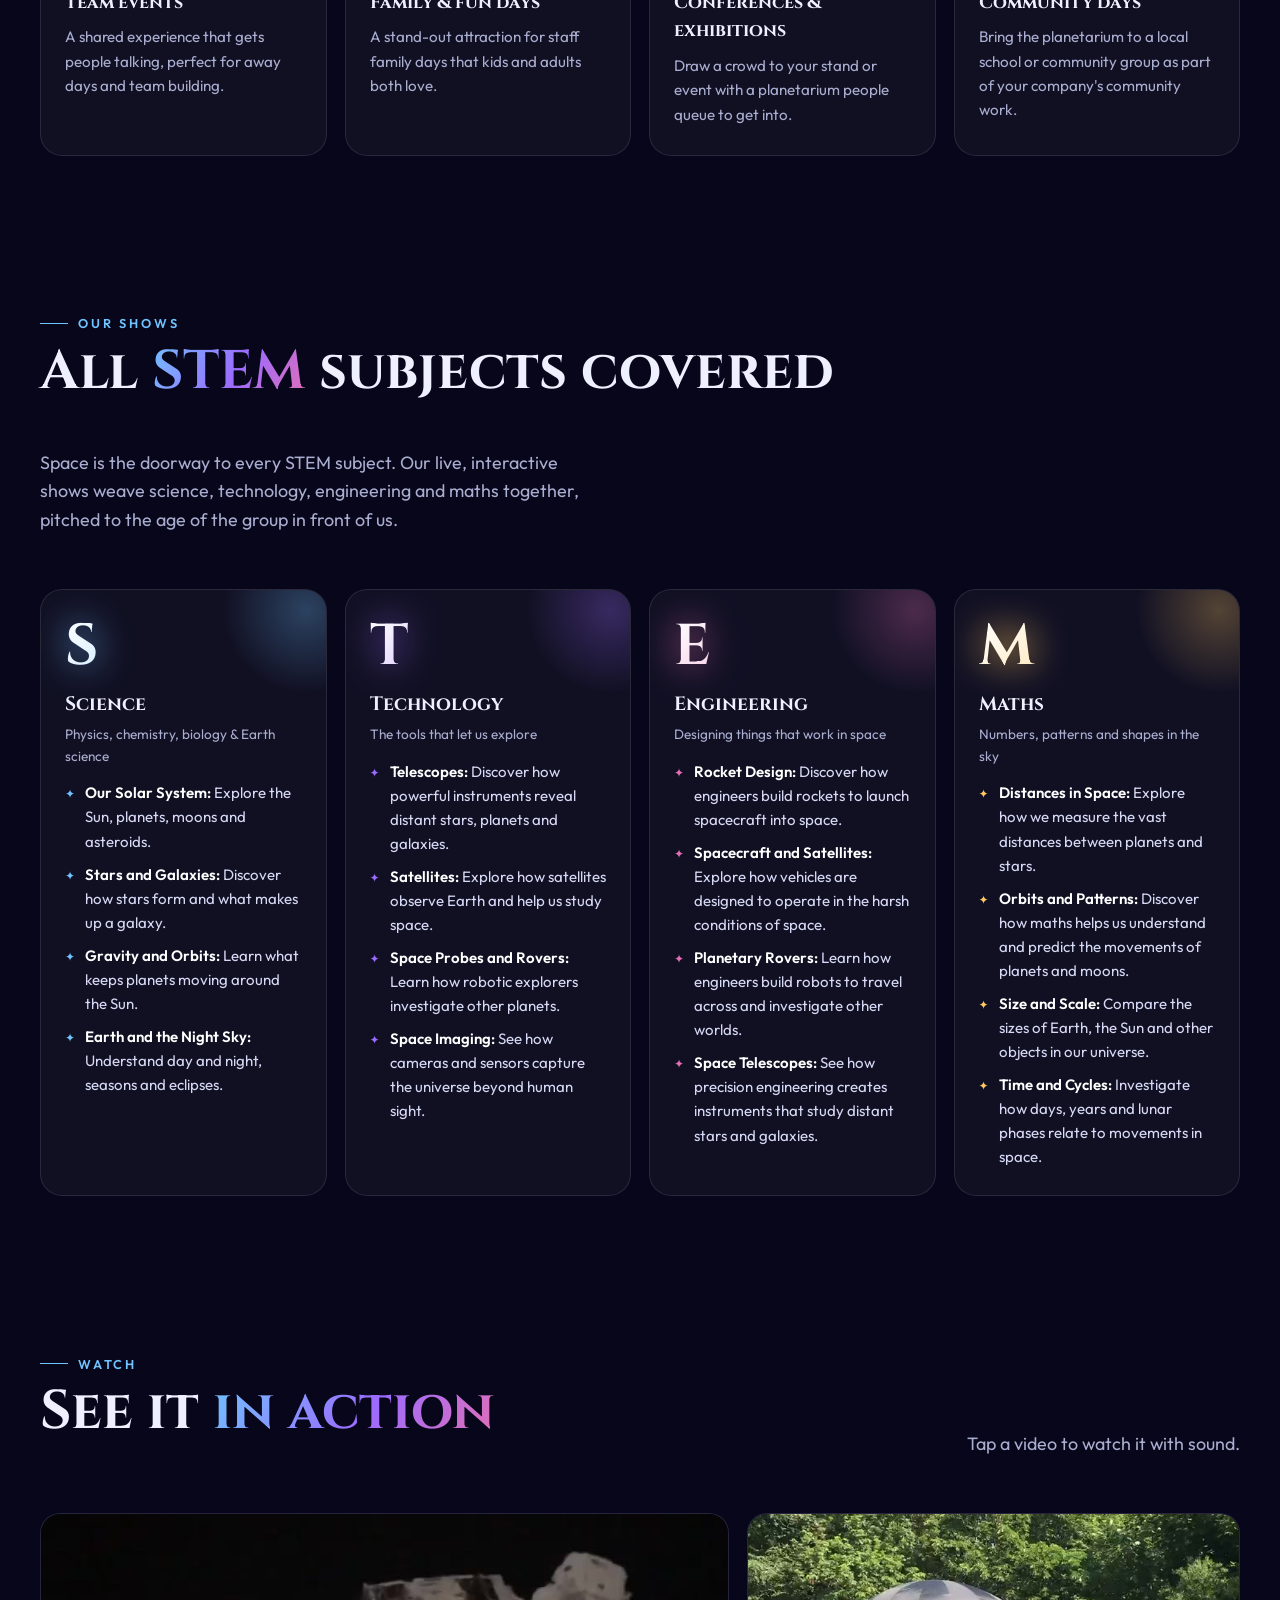
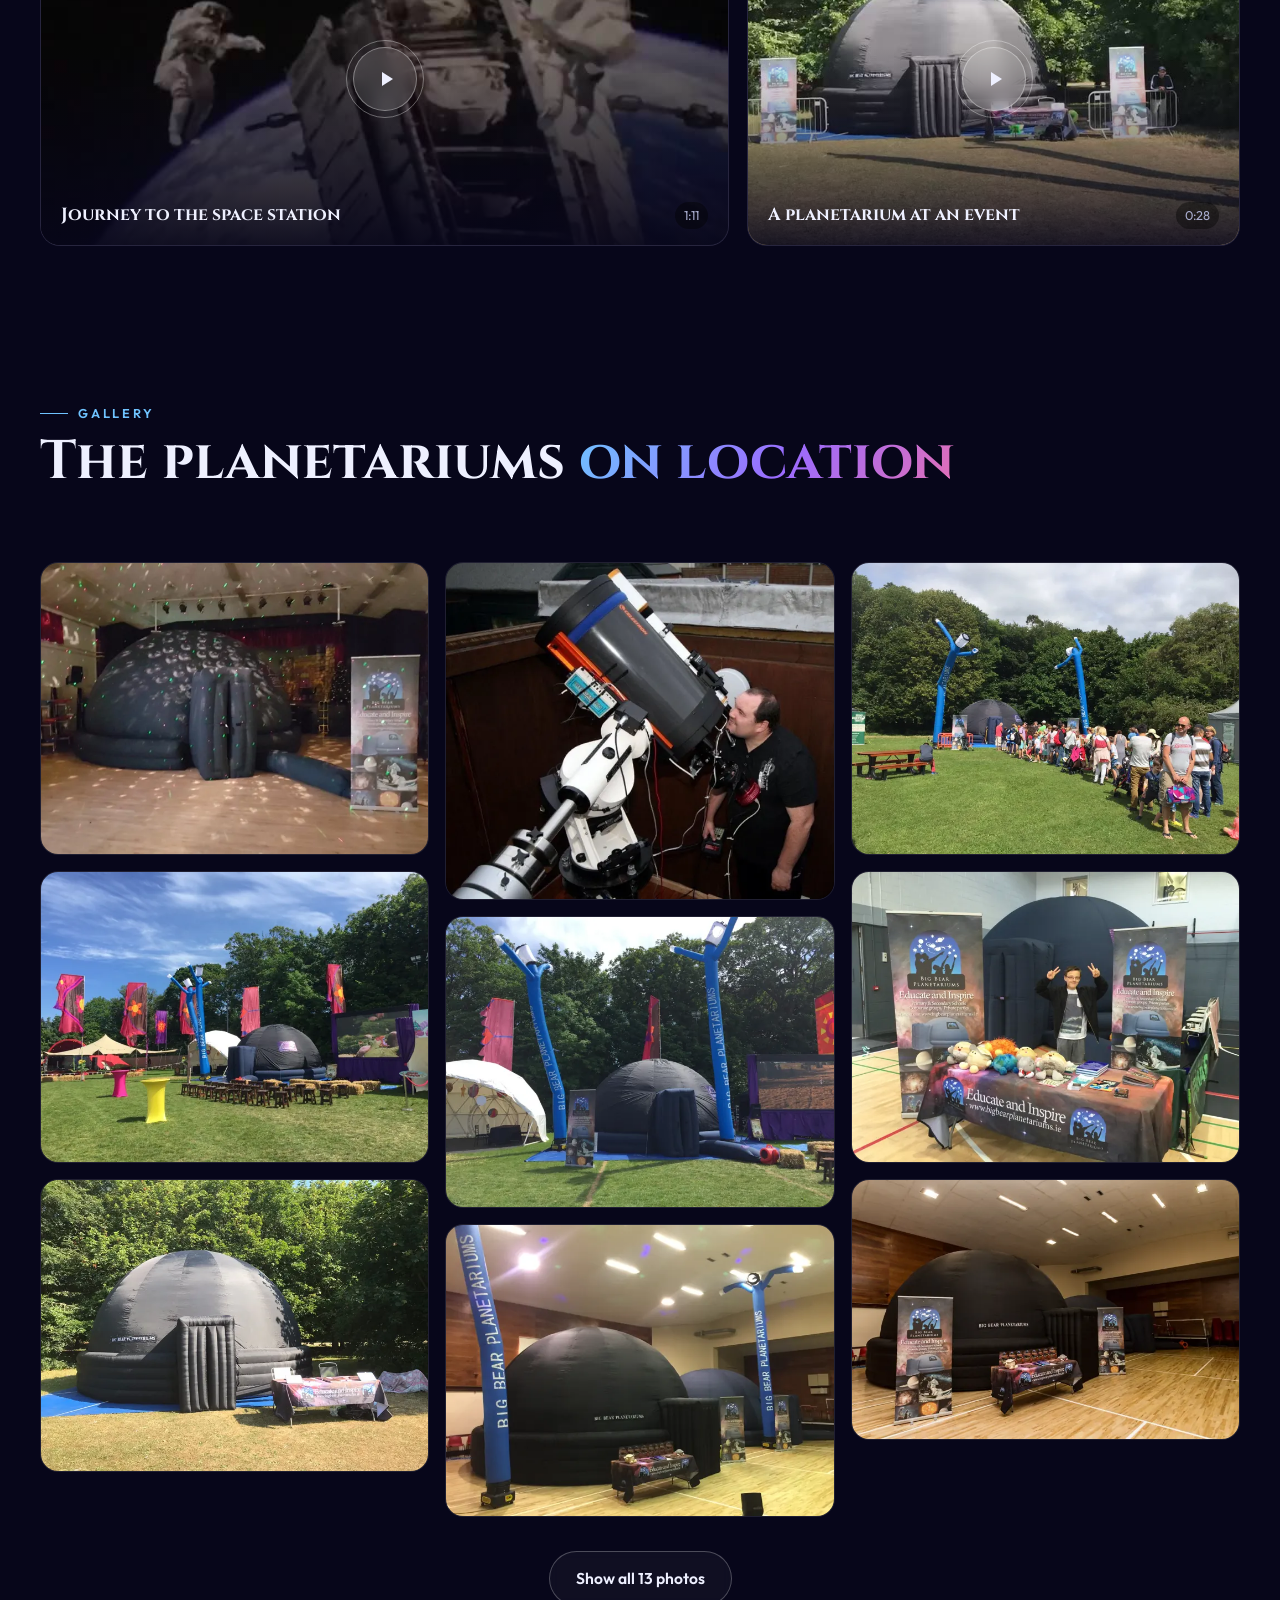
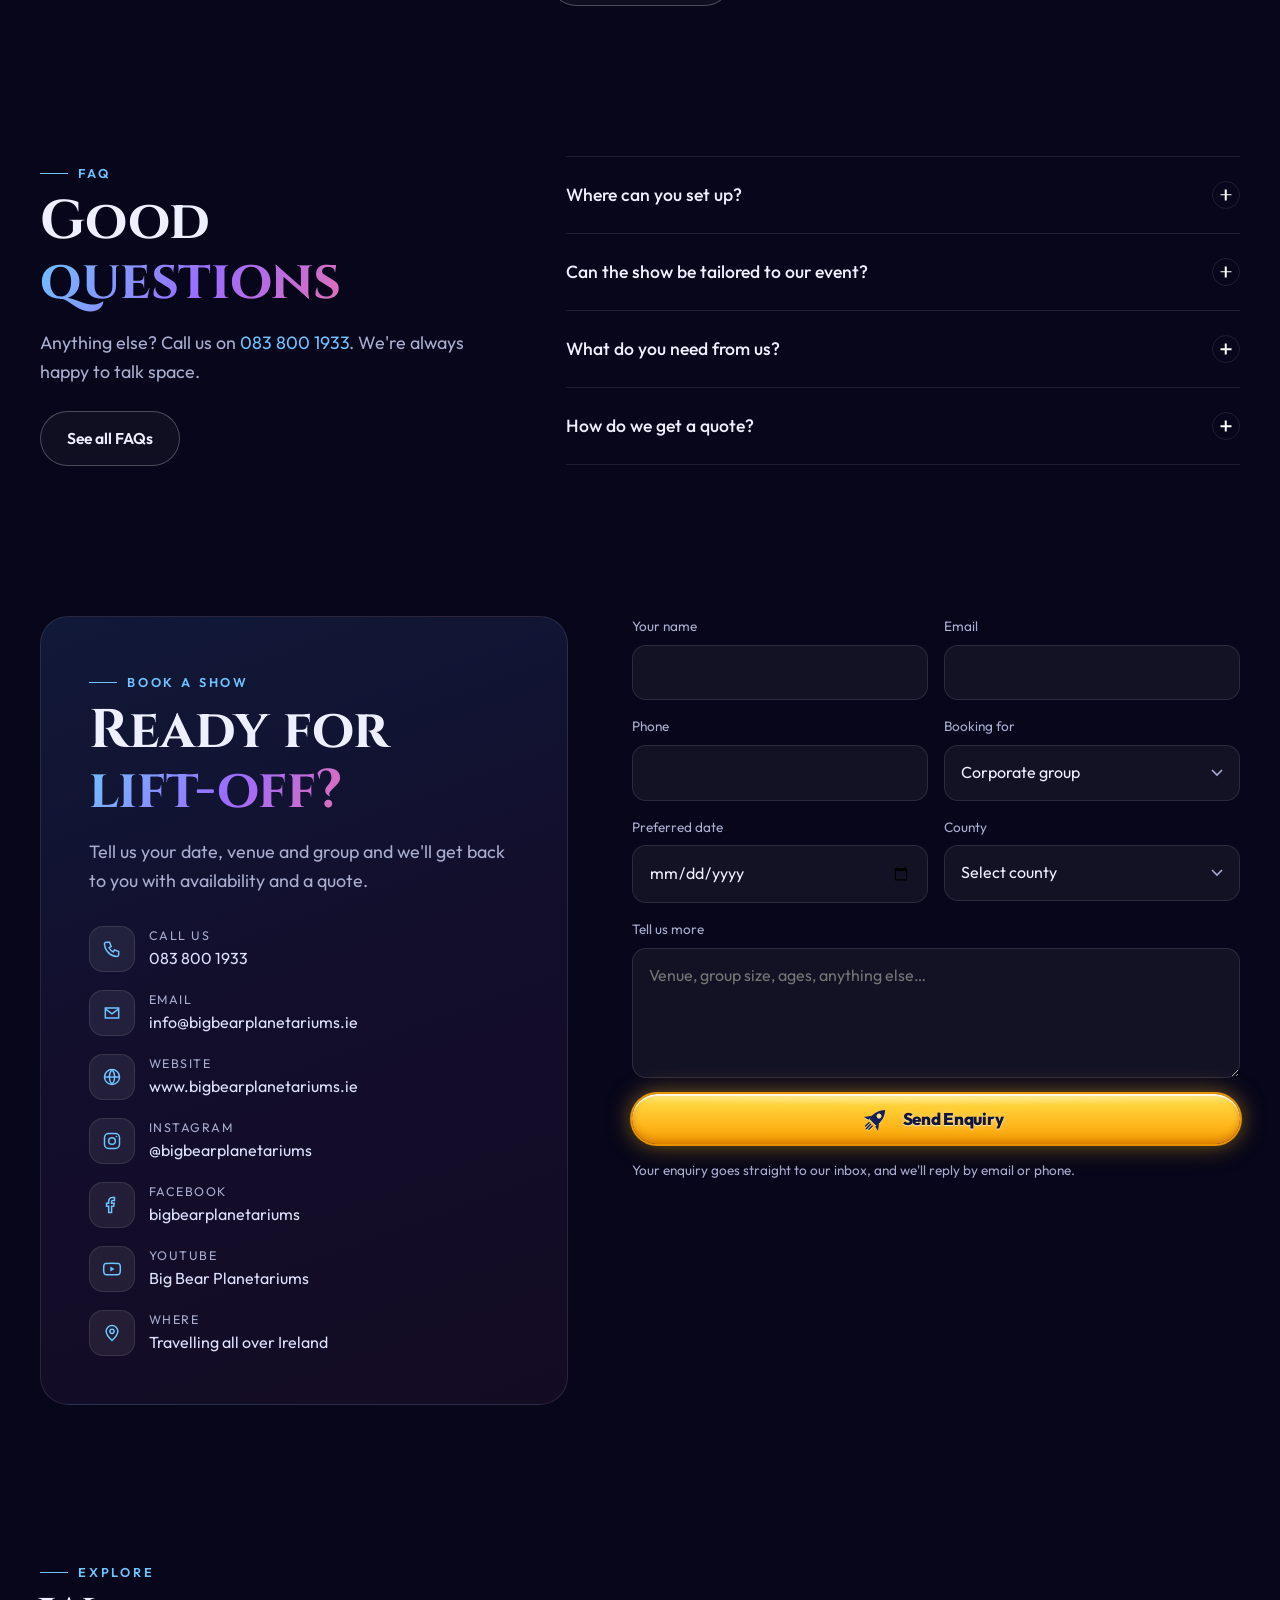
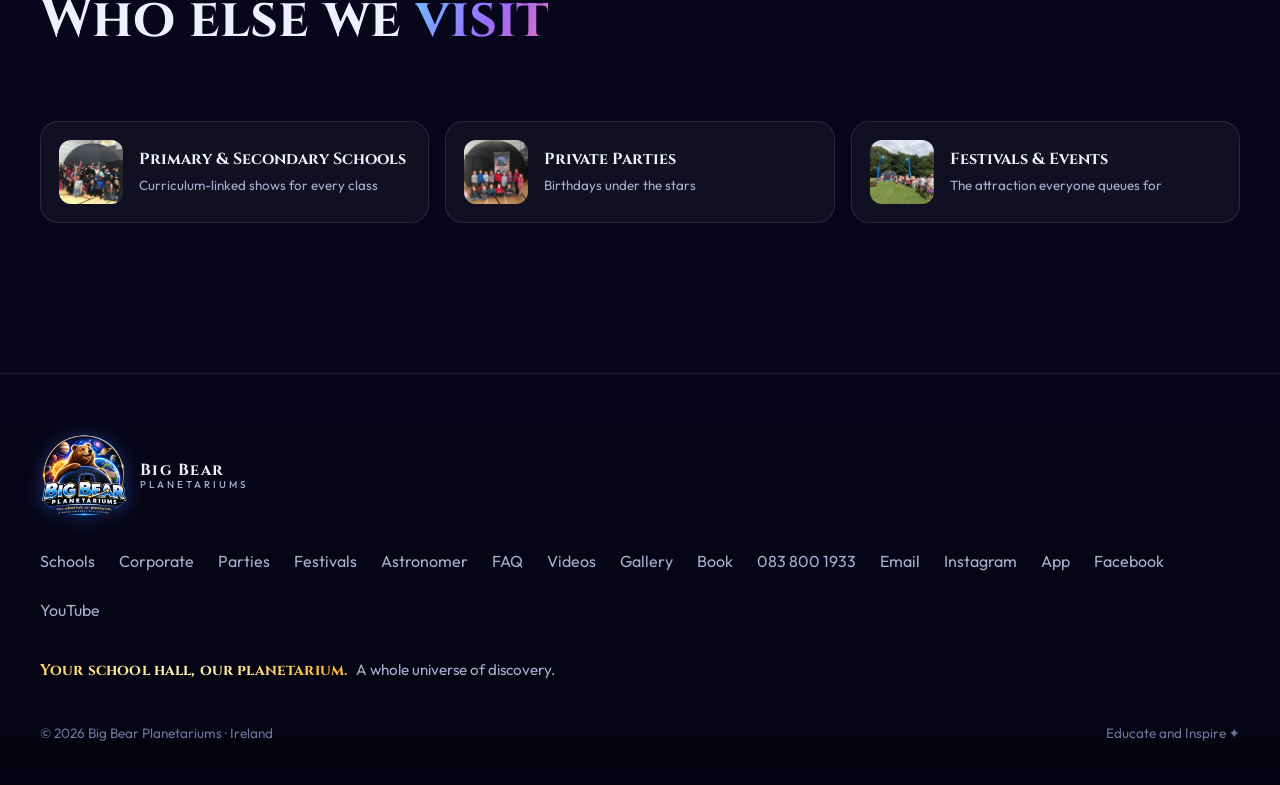
==== commit 6f376e0b: "Add school-visit FAQ page with FAQ schema; link it from menus, footer and page FAQs Also align the s" ====
--- a/corporate-groups.html
+++ b/corporate-groups.html
@@ -19,8 +19,8 @@
 <link rel="preconnect" href="https://fonts.gstatic.com" crossorigin>
 <link rel="preload" as="style" href="https://fonts.googleapis.com/css2?family=Cinzel:wght@500;700&family=Outfit:wght@300;400;500;600;700;800&display=swap" onload="this.onload=null;this.rel='stylesheet'">
 <noscript><link rel="stylesheet" href="https://fonts.googleapis.com/css2?family=Cinzel:wght@500;700&family=Outfit:wght@300;400;500;600;700;800&display=swap"></noscript>
-<script type="speculationrules">{"prerender":[{"where":{"href_matches":["/schools.html","/corporate-groups.html","/private-parties.html","/festivals-events.html","/meet-the-astronomer.html"]},"eagerness":"moderate"}]}</script>
-<link rel="stylesheet" href="css/site.css?v=b9abc616">
+<script type="speculationrules">{"prerender":[{"where":{"href_matches":["/schools.html","/corporate-groups.html","/private-parties.html","/festivals-events.html","/meet-the-astronomer.html","/faq.html"]},"eagerness":"moderate"}]}</script>
+<link rel="stylesheet" href="css/site.css?v=16040e0c">
 </head>
 <body class="loading">
 
@@ -51,6 +51,7 @@
       </div>
       <a href="index.html#videos">Videos</a>
       <a href="index.html#gallery">Gallery</a>
+      <a href="faq.html">FAQ</a>
       <a href="https://app.bigbearplanetariums.ie" target="_blank" rel="noopener">Explore the App</a>
       <a href="#book" class="btn btn-primary btn-sm">Book Your Visit Today</a>
     </nav>
@@ -63,7 +64,7 @@
   <a class="m-page" href="corporate-groups.html" aria-current="page"><i>💼</i>Corporate Groups</a>
   <a class="m-page" href="private-parties.html"><i>🎂</i>Private Parties</a>
   <a class="m-page" href="festivals-events.html"><i>🎪</i>Festivals &amp; Events</a>
-  <div class="m-small"><a href="index.html">Home</a><a href="index.html#about">About</a><a href="meet-the-astronomer.html">Astronomer</a><a href="index.html#videos">Videos</a><a href="index.html#gallery">Gallery</a><a href="#faq">FAQ</a><a href="https://app.bigbearplanetariums.ie" target="_blank" rel="noopener">Explore the App</a></div>
+  <div class="m-small"><a href="index.html">Home</a><a href="index.html#about">About</a><a href="meet-the-astronomer.html">Astronomer</a><a href="index.html#videos">Videos</a><a href="index.html#gallery">Gallery</a><a href="faq.html">FAQ</a><a href="https://app.bigbearplanetariums.ie" target="_blank" rel="noopener">Explore the App</a></div>
   <a class="m-call" href="tel:0838001933">Call 083 800 1933</a>
   <a href="#book" class="btn btn-primary">Book Your Visit Today</a>
 </nav>
@@ -190,6 +191,7 @@
       <span class="eyebrow rv">FAQ</span>
       <h2 class="rv">Good <span class="grad-text">questions</span></h2>
       <p class="lead rv">Anything else? Call us on <a href="tel:0838001933" style="color:var(--sky)">083 800 1933</a>. We're always happy to talk space.</p>
+      <a href="faq.html" class="btn btn-ghost rv" style="margin-top:24px">See all FAQs</a>
     </div>
     <div class="faq rv">
       <details><summary>Where can you set up?<i></i></summary><div class="ans"><p>In any hall, atrium, marquee or large room with enough floor space and headroom, or outdoors on a level grassy area. Tell us about your venue and we'll confirm it's a fit.</p></div></details>
@@ -244,7 +246,7 @@
   <div class="wrap">
     <div class="foot">
       <a href="index.html" class="brand"><img src="img/logo-sm.webp" alt="" width="88" height="85"><span>Big Bear<small>PLANETARIUMS</small></span></a>
-      <nav><a href="schools.html">Schools</a><a href="corporate-groups.html">Corporate</a><a href="private-parties.html">Parties</a><a href="festivals-events.html">Festivals</a><a href="meet-the-astronomer.html">Astronomer</a><a href="index.html#videos">Videos</a><a href="index.html#gallery">Gallery</a><a href="#book">Book</a><a href="tel:0838001933">083 800 1933</a><a href="mailto:info@bigbearplanetariums.ie">Email</a><a href="https://www.instagram.com/bigbearplanetariums/" target="_blank" rel="noopener">Instagram</a><a href="https://app.bigbearplanetariums.ie" target="_blank" rel="noopener">App</a><a href="https://www.facebook.com/bigbearplanetariums/" target="_blank" rel="noopener">Facebook</a><a href="https://www.youtube.com/channel/UCjLXdcuXkpS6m2_Uyr-0o_A" target="_blank" rel="noopener">YouTube</a></nav>
+      <nav><a href="schools.html">Schools</a><a href="corporate-groups.html">Corporate</a><a href="private-parties.html">Parties</a><a href="festivals-events.html">Festivals</a><a href="meet-the-astronomer.html">Astronomer</a><a href="faq.html">FAQ</a><a href="index.html#videos">Videos</a><a href="index.html#gallery">Gallery</a><a href="#book">Book</a><a href="tel:0838001933">083 800 1933</a><a href="mailto:info@bigbearplanetariums.ie">Email</a><a href="https://www.instagram.com/bigbearplanetariums/" target="_blank" rel="noopener">Instagram</a><a href="https://app.bigbearplanetariums.ie" target="_blank" rel="noopener">App</a><a href="https://www.facebook.com/bigbearplanetariums/" target="_blank" rel="noopener">Facebook</a><a href="https://www.youtube.com/channel/UCjLXdcuXkpS6m2_Uyr-0o_A" target="_blank" rel="noopener">YouTube</a></nav>
     </div>
     <p class="foot-slogan"><b>Your school hall, our planetarium.</b> A whole universe of discovery.</p>
     <div class="copy"><span>© <span id="yr"></span> Big Bear Planetariums · Ireland</span><span>Educate and Inspire ✦</span></div>
--- a/css/site.css
+++ b/css/site.css
@@ -532,3 +532,14 @@
 .app-shot img{display:block;width:100%;height:auto}
 @media (max-width:820px){.app-card{grid-template-columns:1fr;text-align:center}.app-card .lead{margin-inline:auto}.app-shot{order:-1}}
 .app-card:not(:has(.app-shot)) .lead{margin-inline:auto}
+
+/* FAQ page */
+.faq-page{max-width:900px}
+.faq-page .faq .ans p+p{margin-top:-10px}
+.faq .ans a{color:var(--sky);text-decoration:underline;text-underline-offset:3px}
+.faq-slogan{margin-top:48px;text-align:center;font-family:Cinzel,serif;font-size:clamp(1.2rem,2.6vw,1.6rem);line-height:1.4}
+.faq-slogan b{display:block;color:var(--gold)}
+.faq-slogan span{display:block;font-size:.75em;letter-spacing:.12em;text-transform:uppercase;color:var(--muted)}
+/* With FAQ and the app link the full menu needs ~1200px: smaller laptops and tablets get the menu button instead of a squashed, wrapping bar */
+.links a{white-space:nowrap}
+@media (max-width:1199px){.burger{display:block}.links{display:none}.mnav{display:flex}}
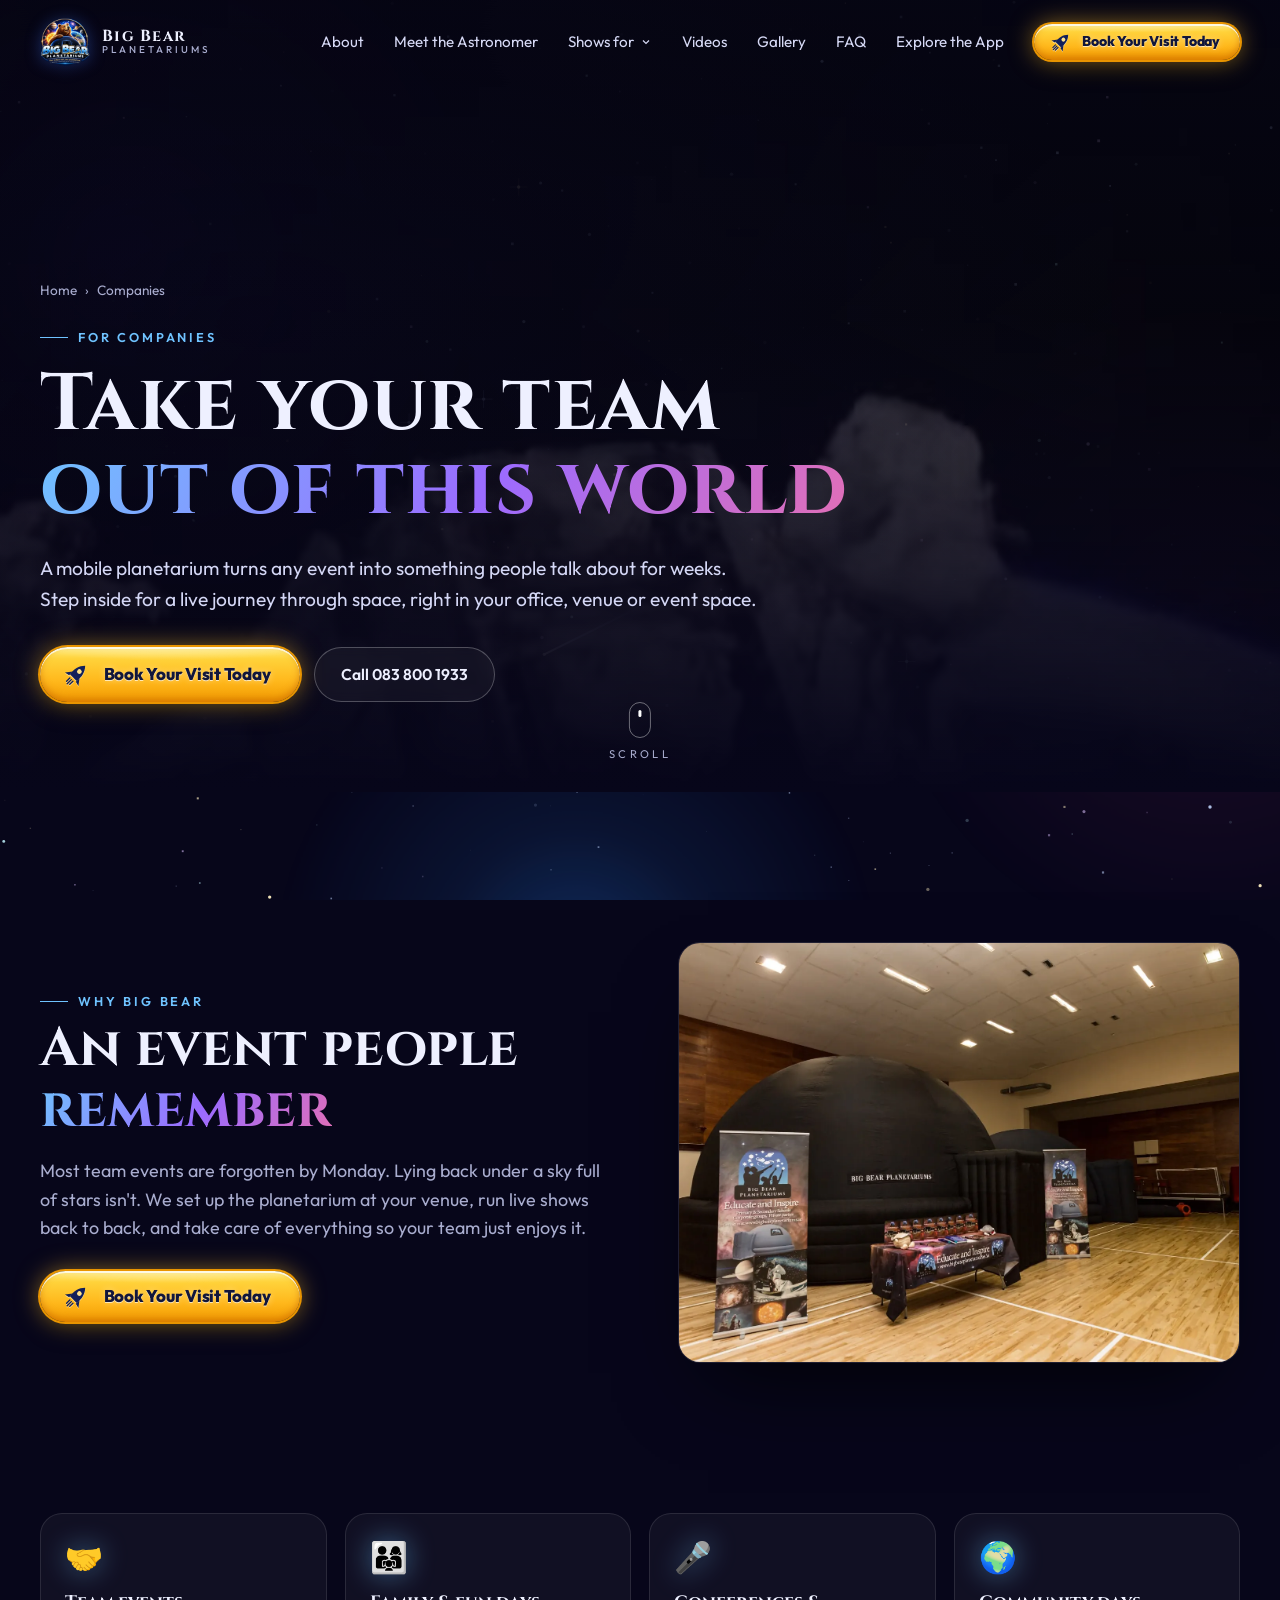
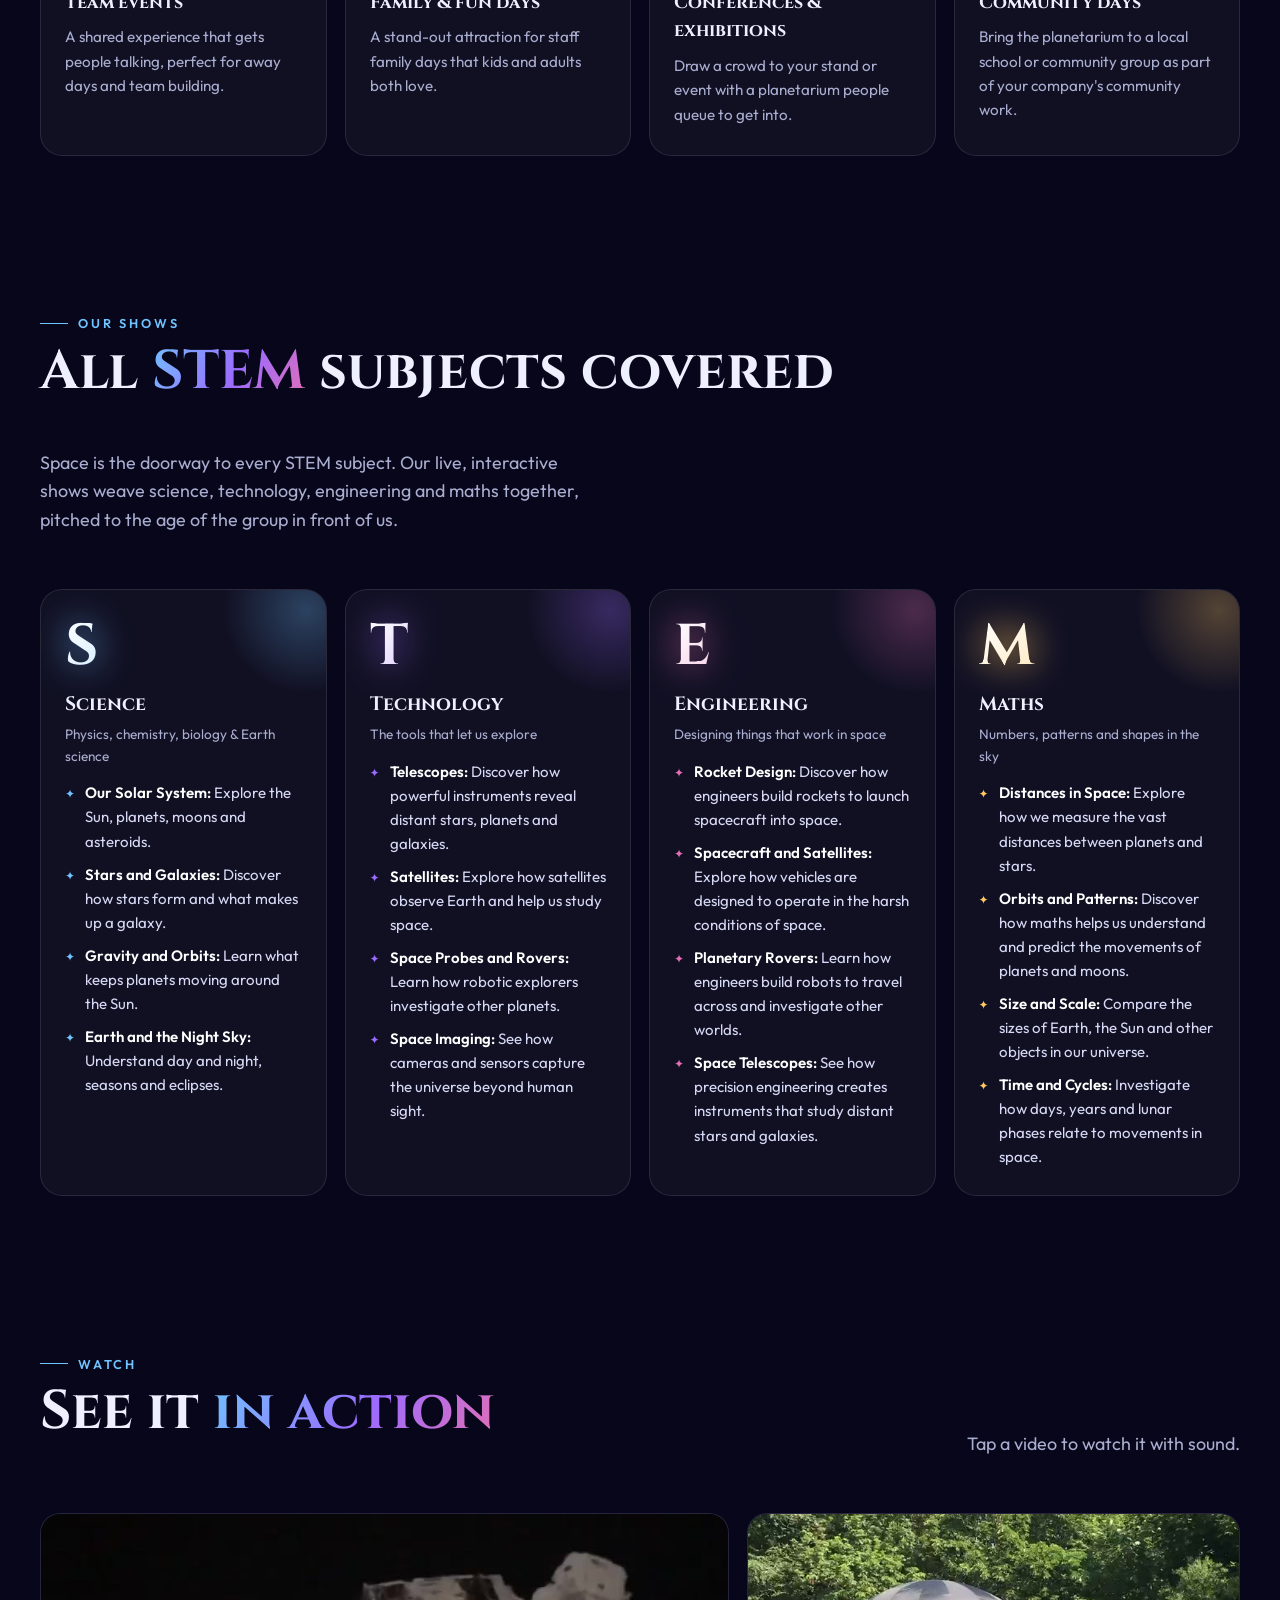
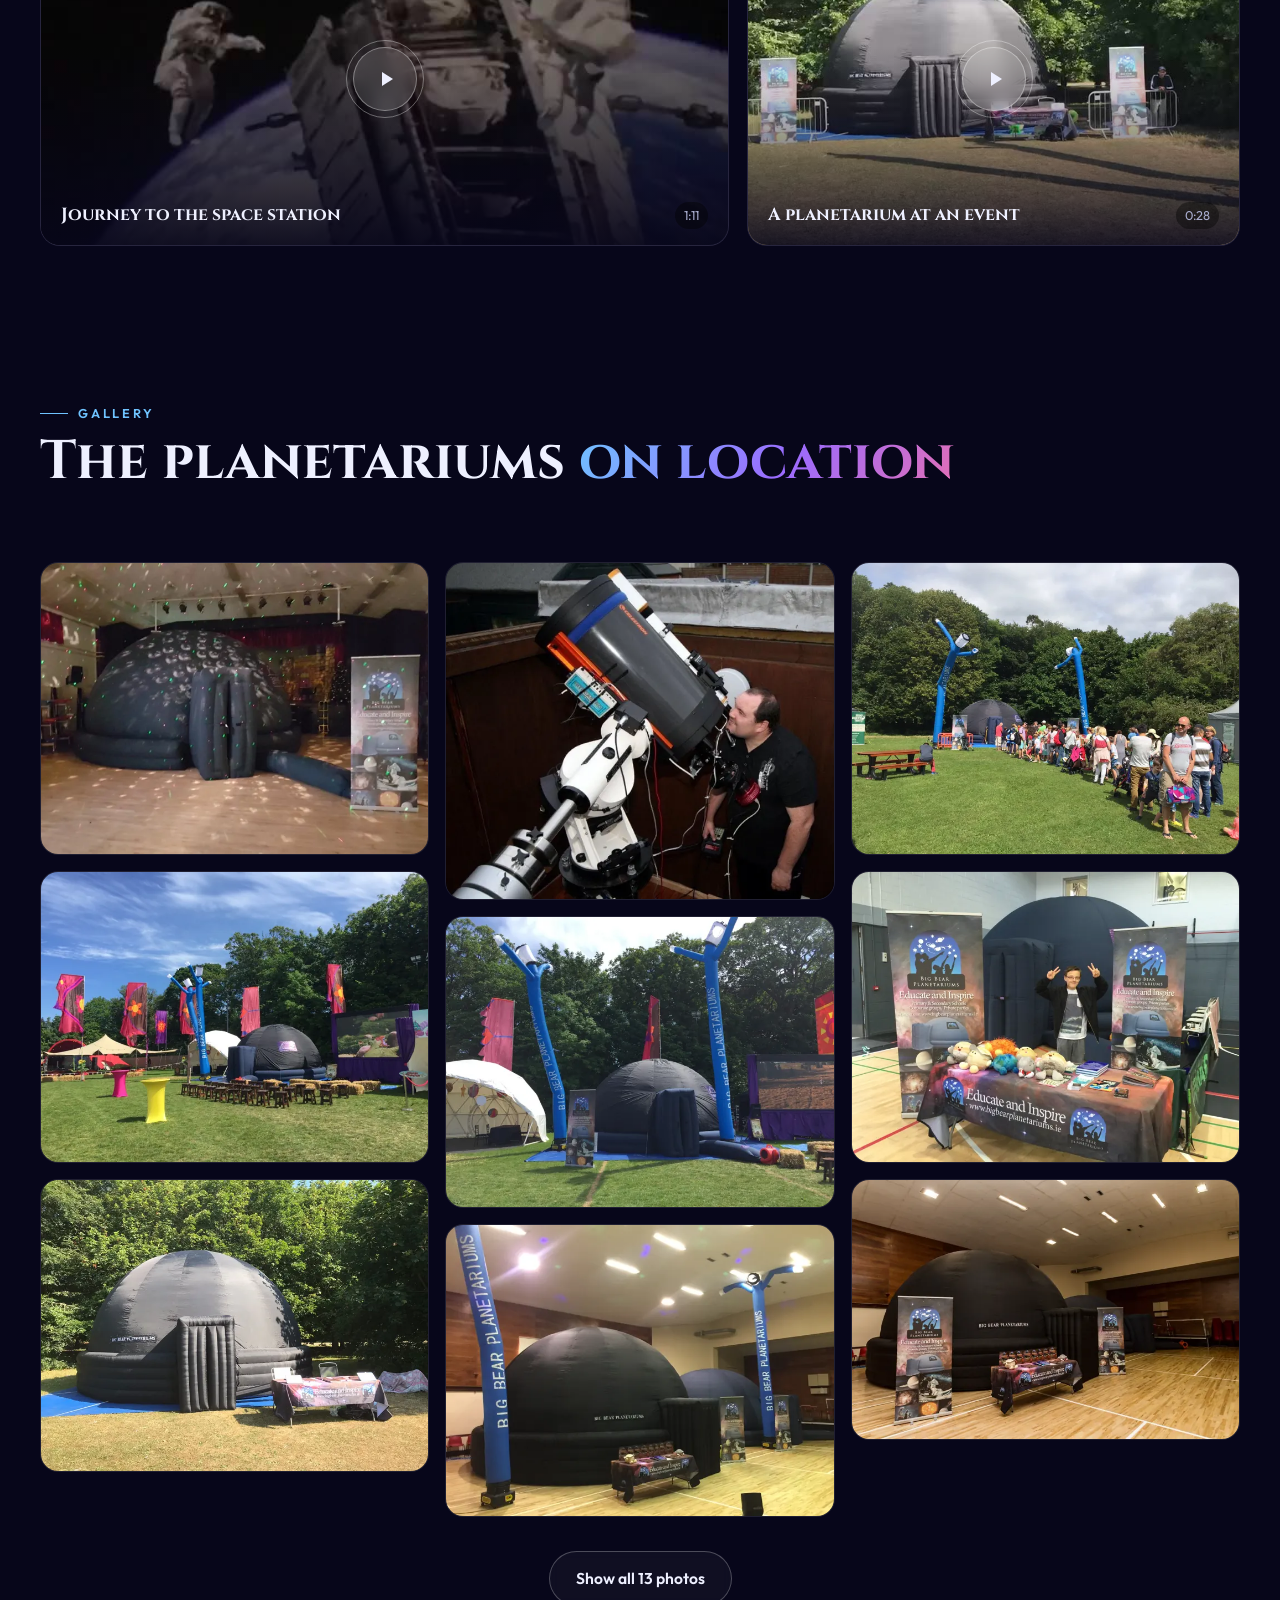
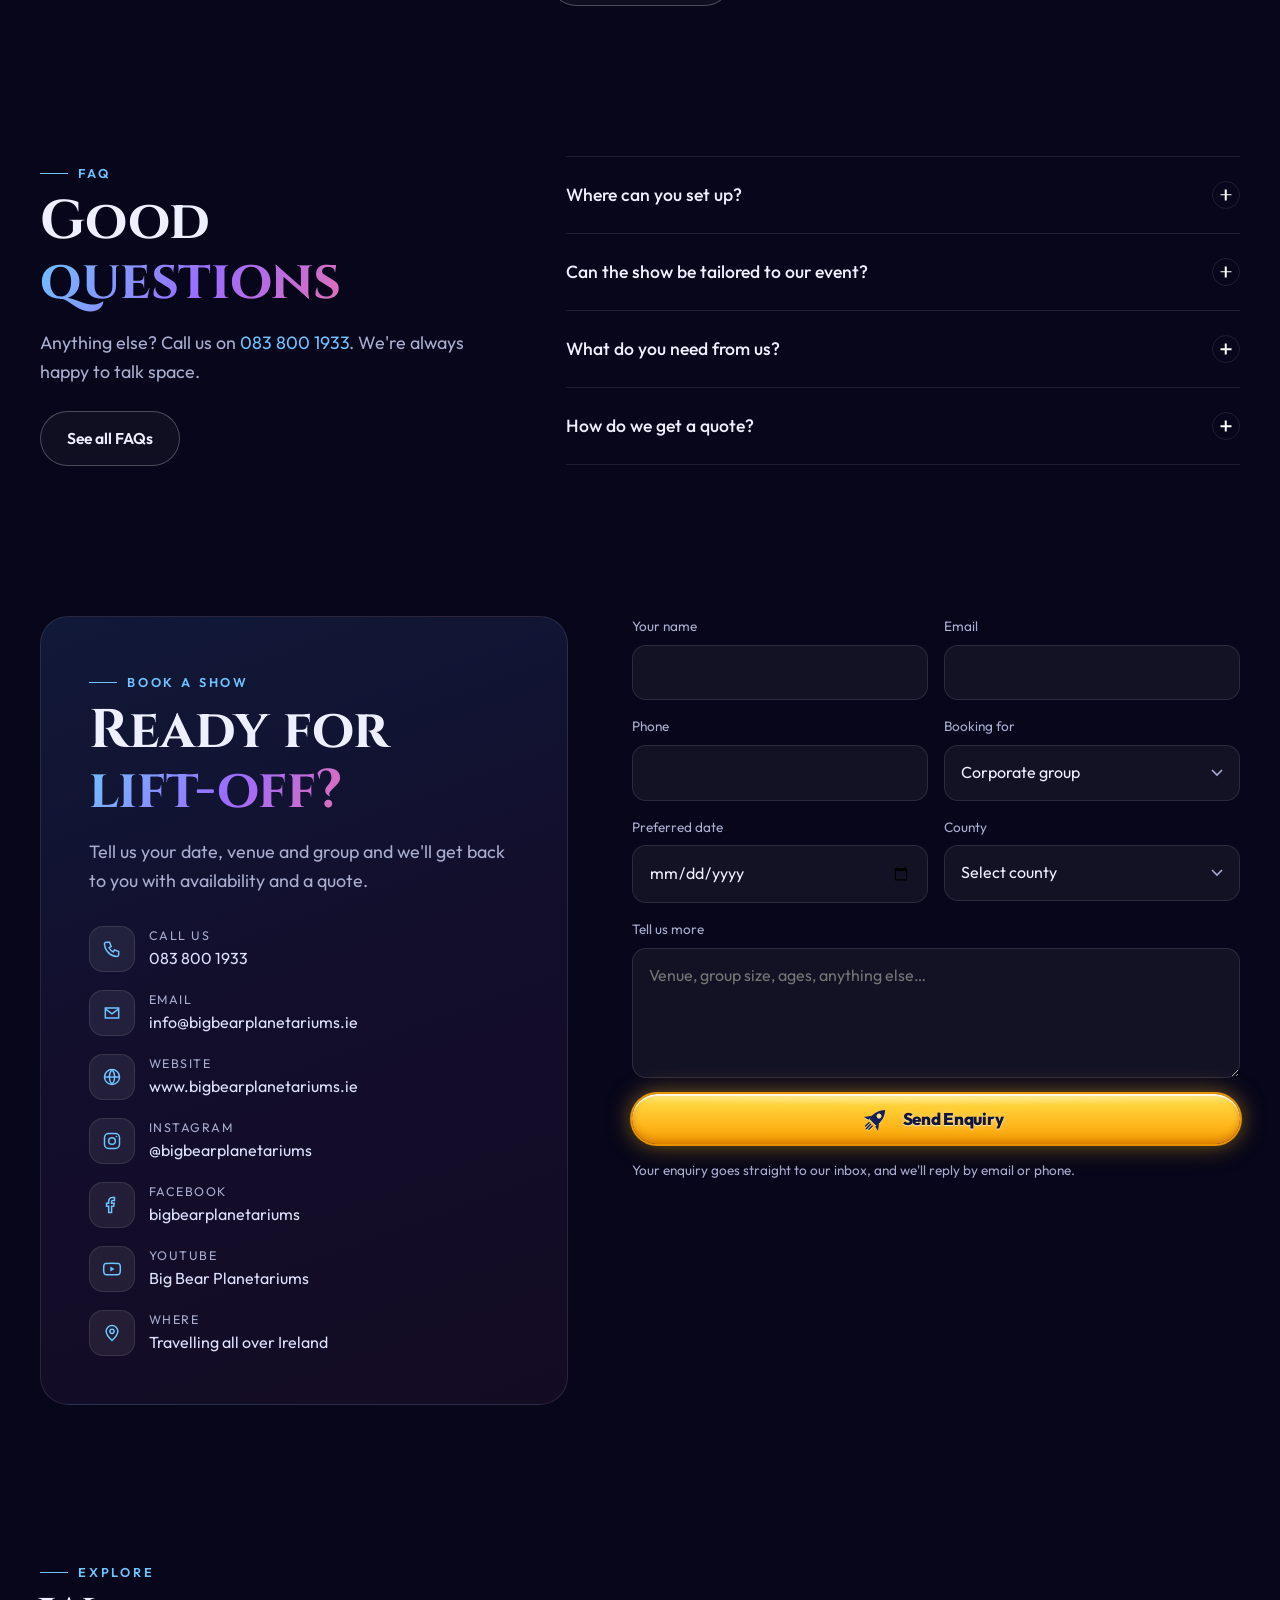
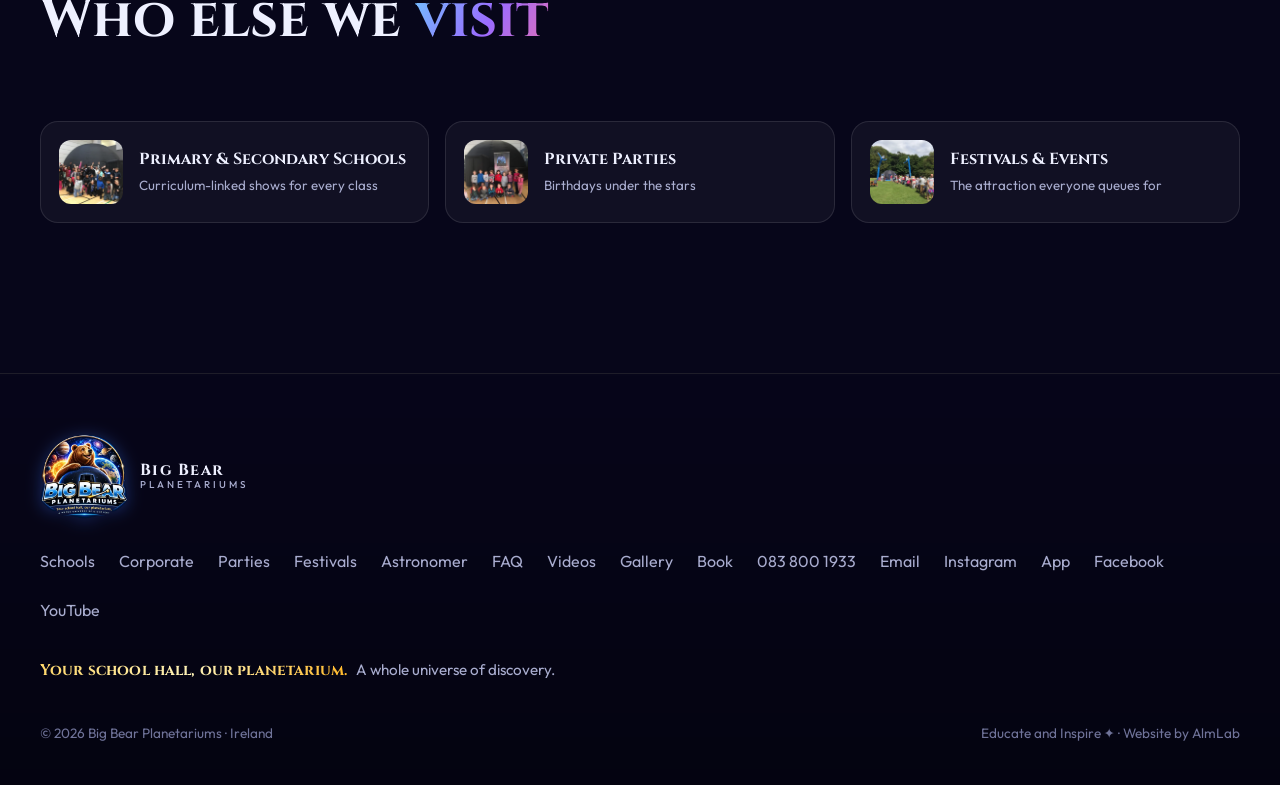
==== commit a3e0ac49: "Add "Website by AlmLab" credit to the footer Next to the copyright line on every page, linking to al" ====
--- a/corporate-groups.html
+++ b/corporate-groups.html
@@ -249,7 +249,7 @@
       <nav><a href="schools.html">Schools</a><a href="corporate-groups.html">Corporate</a><a href="private-parties.html">Parties</a><a href="festivals-events.html">Festivals</a><a href="meet-the-astronomer.html">Astronomer</a><a href="faq.html">FAQ</a><a href="index.html#videos">Videos</a><a href="index.html#gallery">Gallery</a><a href="#book">Book</a><a href="tel:0838001933">083 800 1933</a><a href="mailto:info@bigbearplanetariums.ie">Email</a><a href="https://www.instagram.com/bigbearplanetariums/" target="_blank" rel="noopener">Instagram</a><a href="https://app.bigbearplanetariums.ie" target="_blank" rel="noopener">App</a><a href="https://www.facebook.com/bigbearplanetariums/" target="_blank" rel="noopener">Facebook</a><a href="https://www.youtube.com/channel/UCjLXdcuXkpS6m2_Uyr-0o_A" target="_blank" rel="noopener">YouTube</a></nav>
     </div>
     <p class="foot-slogan"><b>Your school hall, our planetarium.</b> A whole universe of discovery.</p>
-    <div class="copy"><span>© <span id="yr"></span> Big Bear Planetariums · Ireland</span><span>Educate and Inspire ✦</span></div>
+    <div class="copy"><span>© <span id="yr"></span> Big Bear Planetariums · Ireland</span><span>Educate and Inspire ✦ · <a href="https://almlabmarketing.com" target="_blank" rel="noopener">Website by AlmLab</a></span></div>
   </div>
 </footer>
 
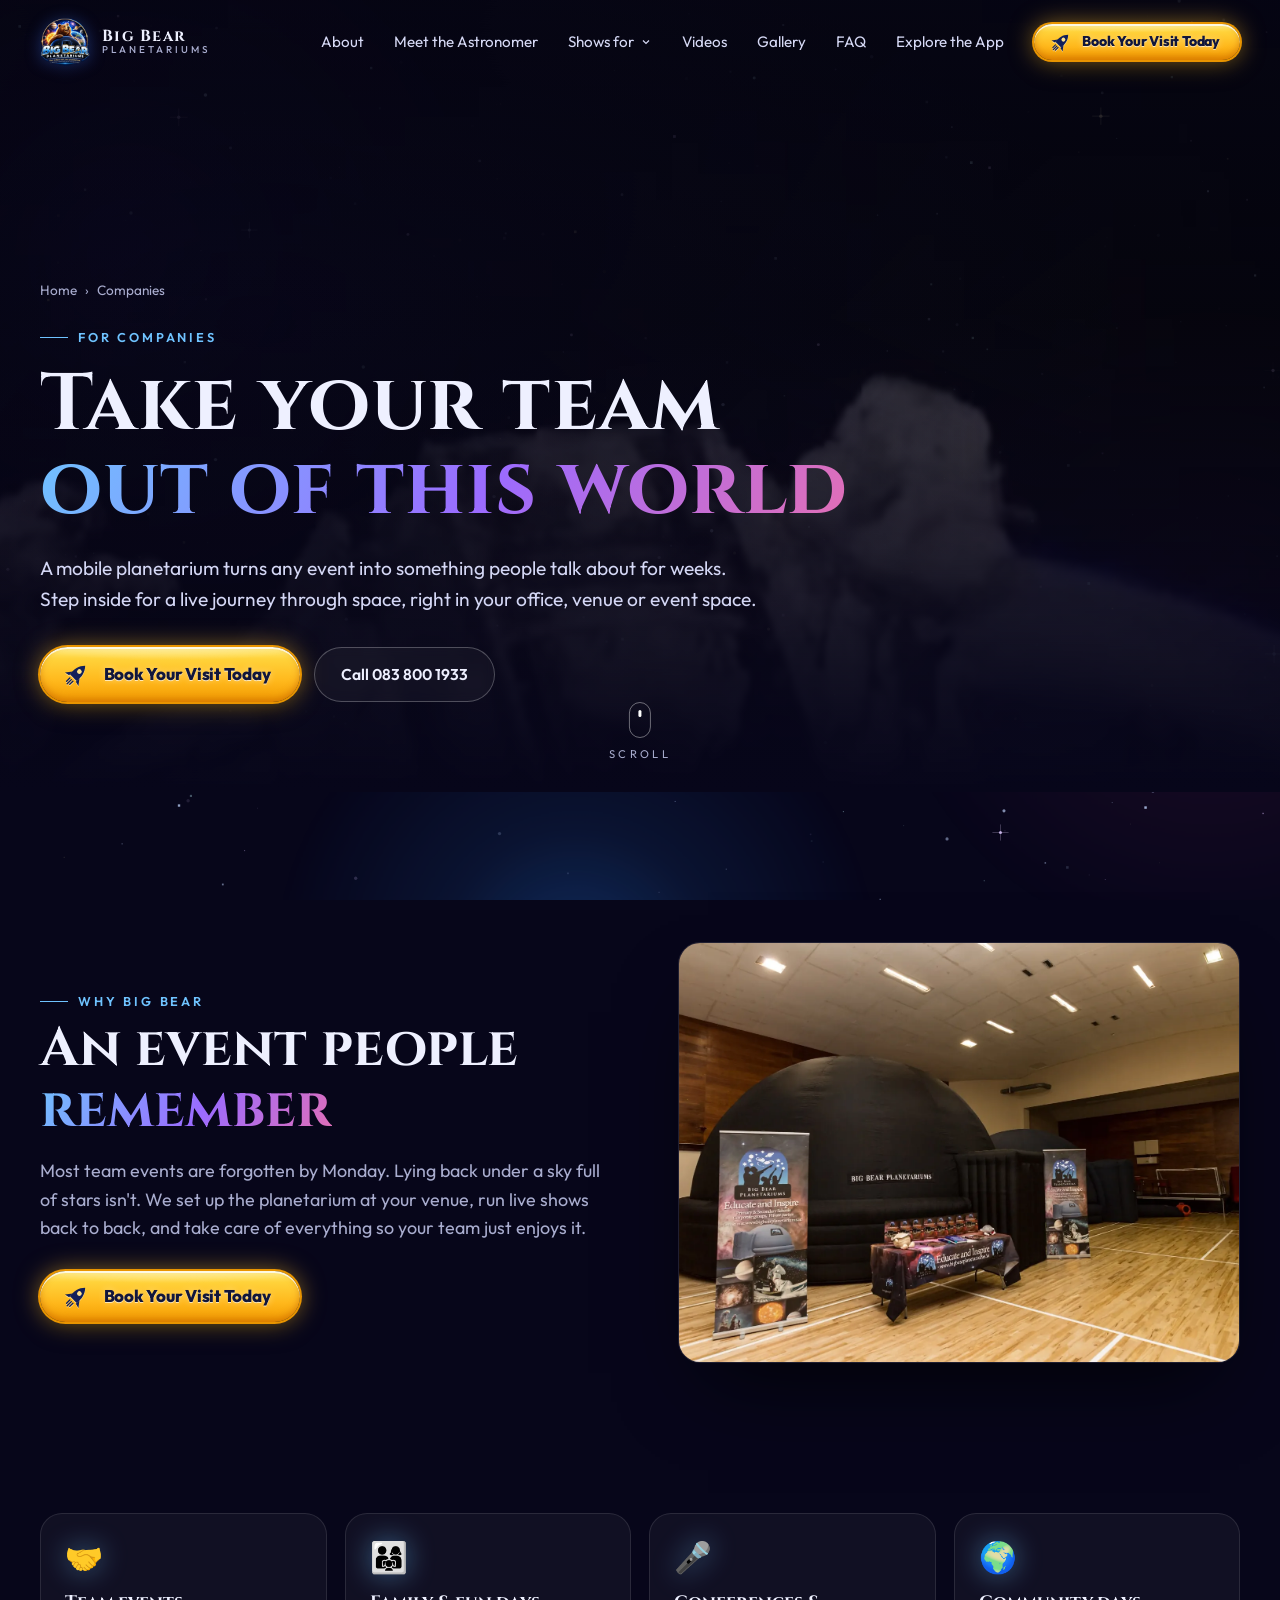
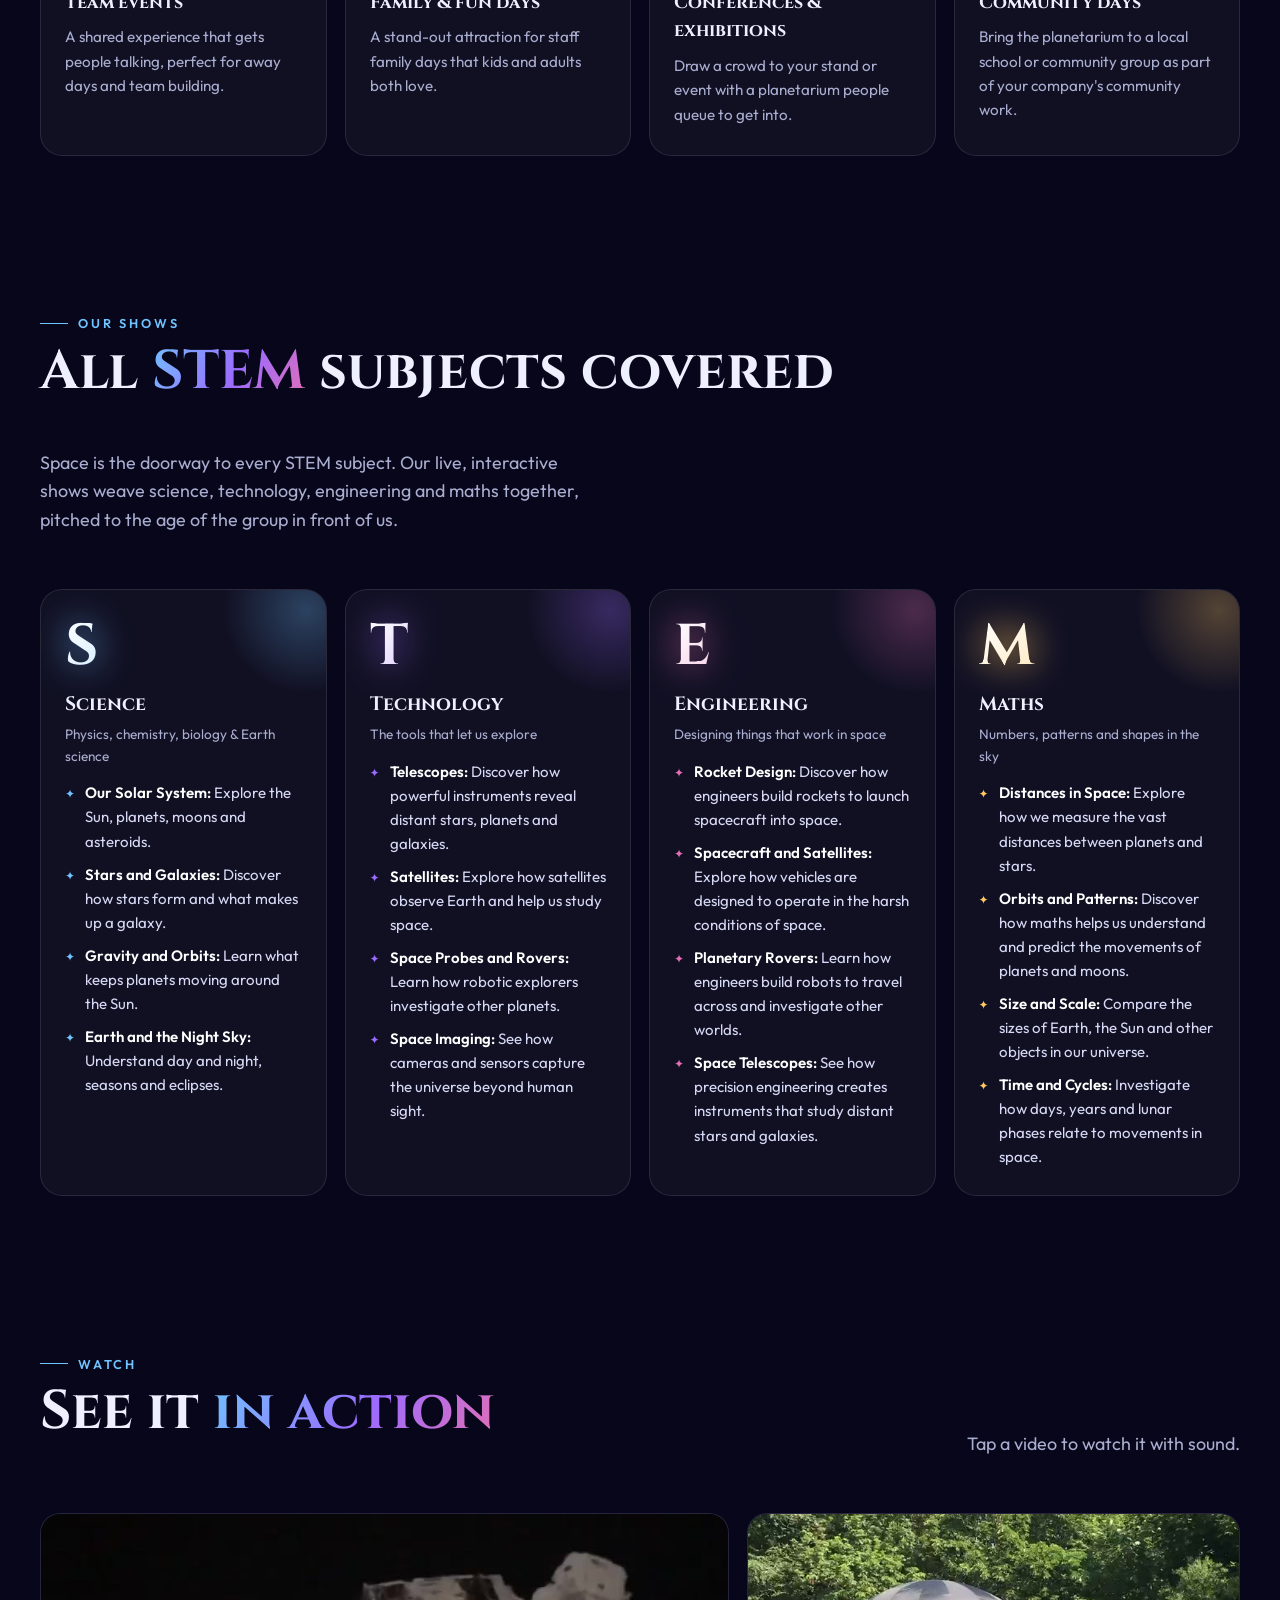
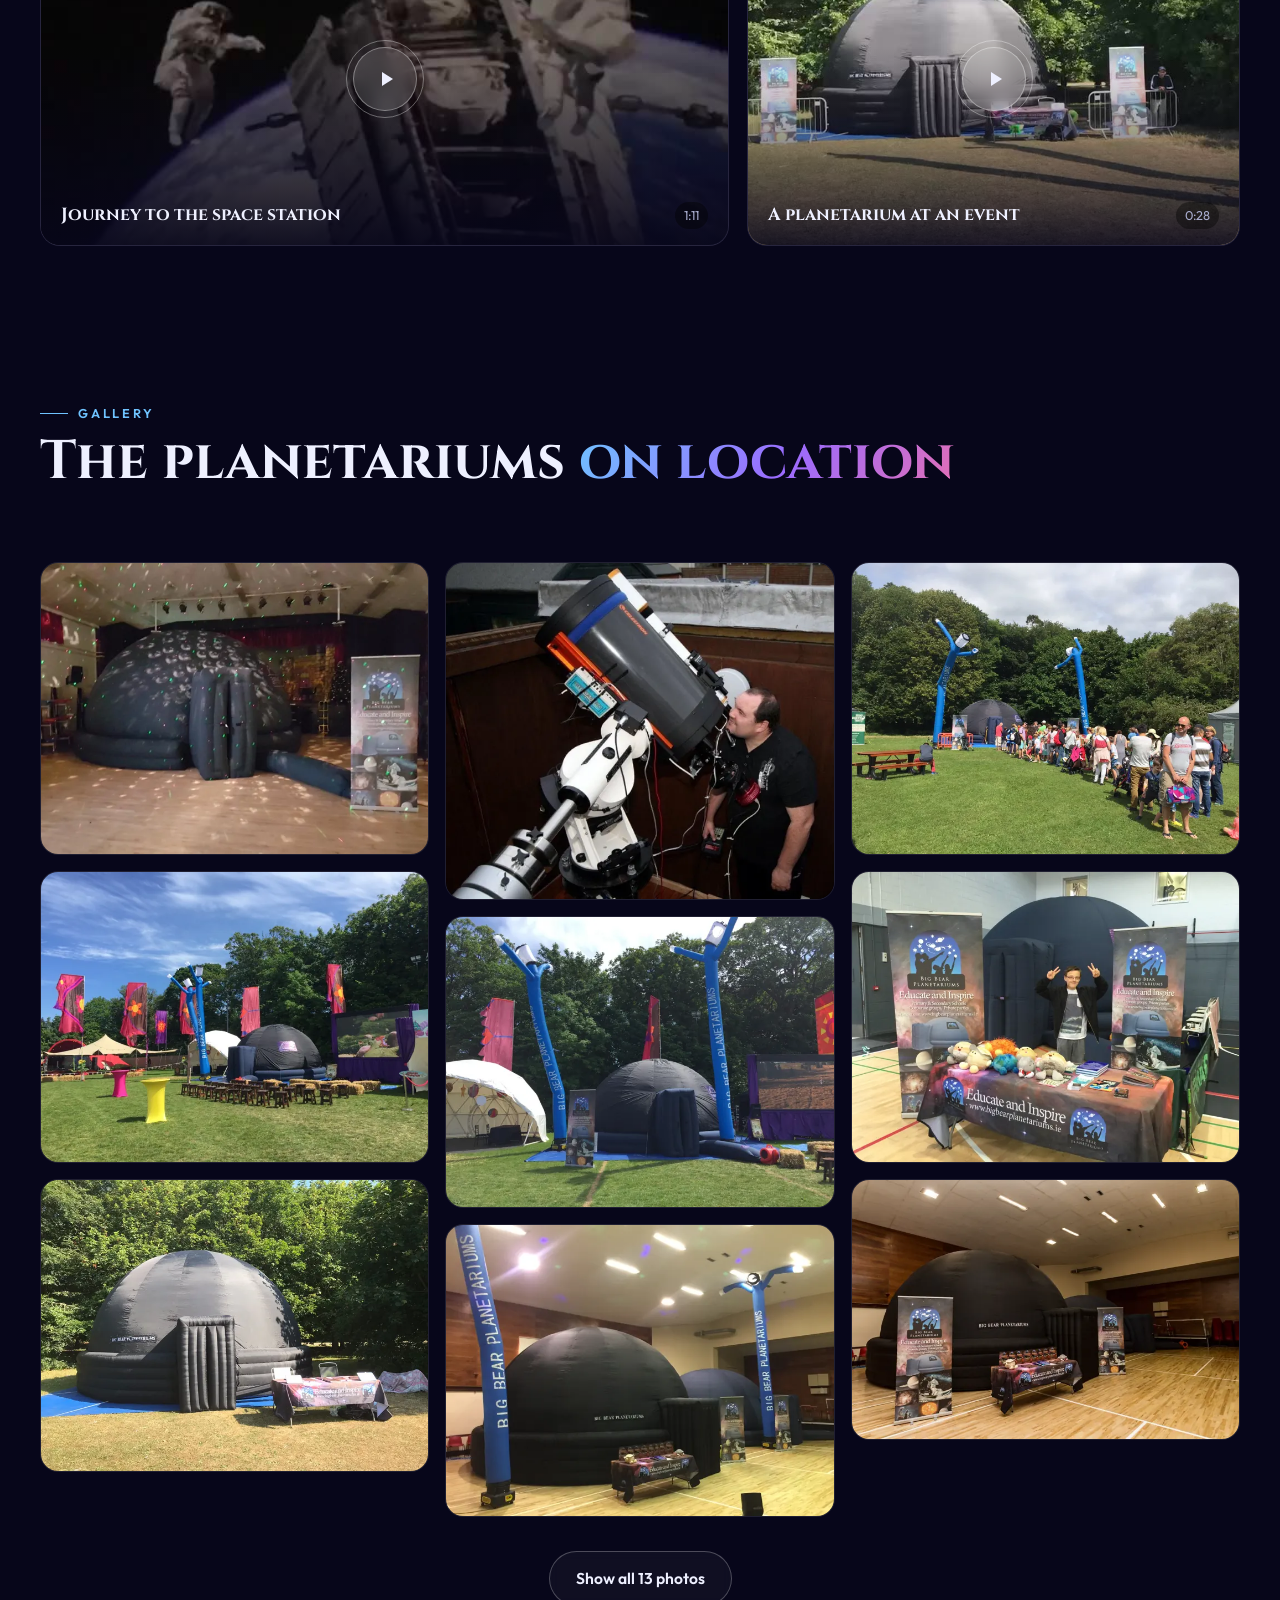
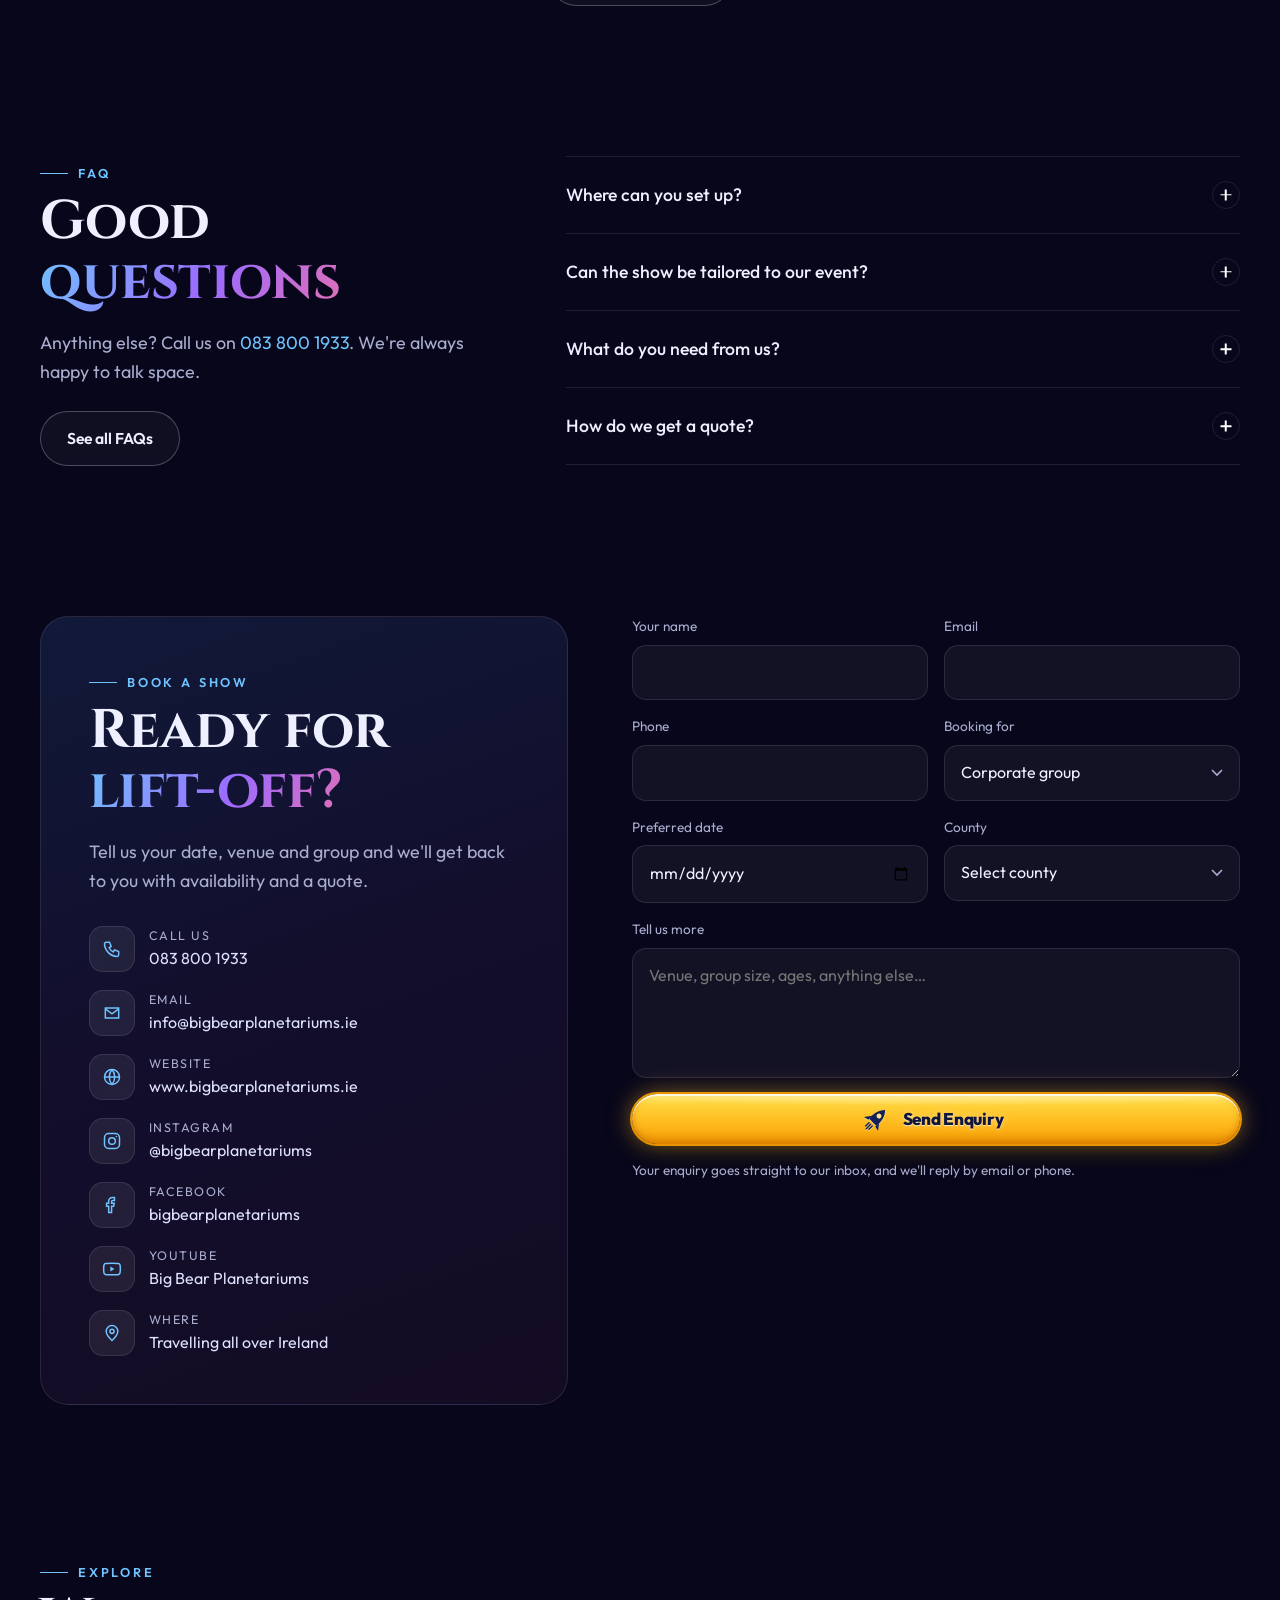
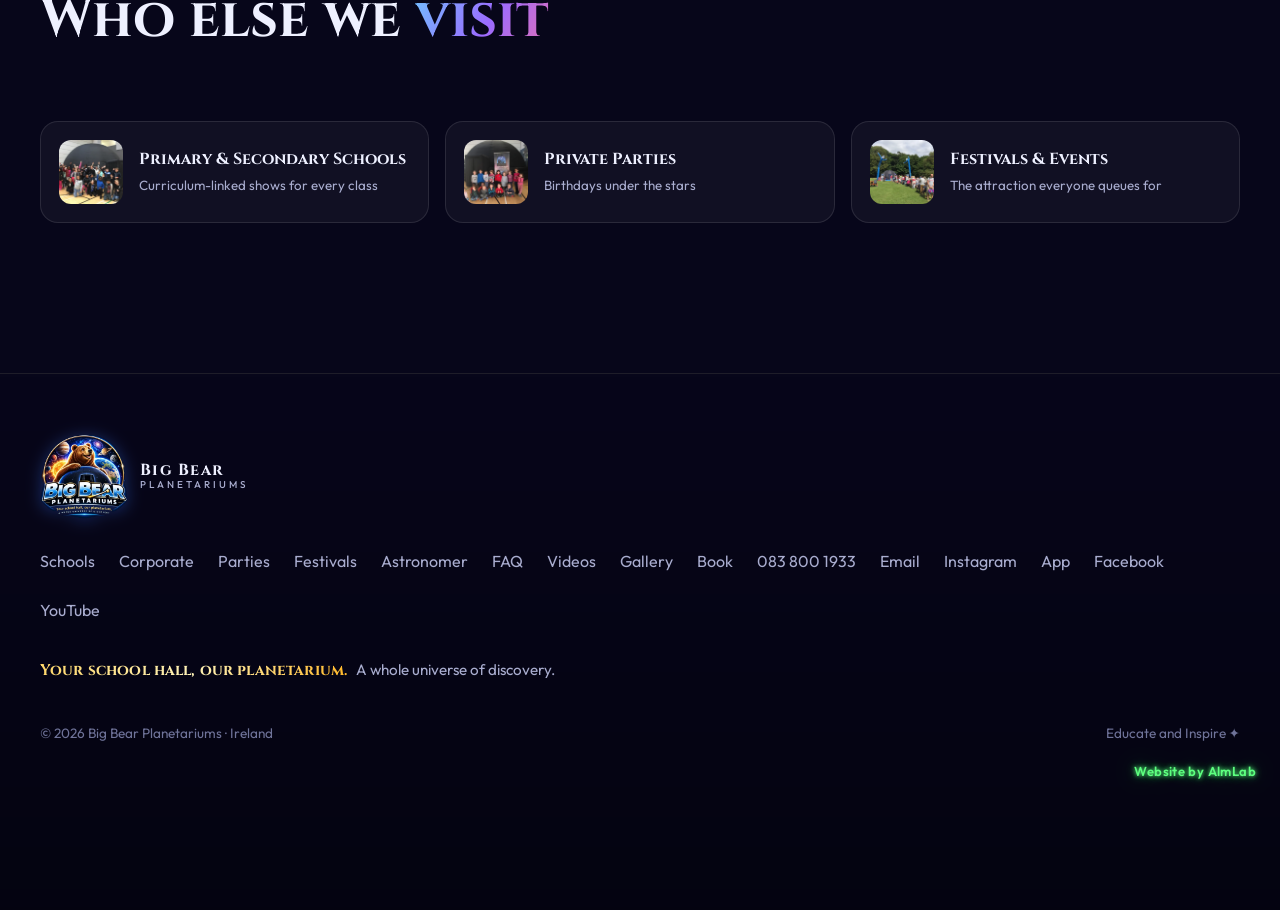
==== commit 1cb0b299: "Restyle the AlmLab credit: bottom-right, glowing neon green Co-Authored-By: Claude Opus 5.5 <noreply" ====
--- a/corporate-groups.html
+++ b/corporate-groups.html
@@ -249,8 +249,9 @@
       <nav><a href="schools.html">Schools</a><a href="corporate-groups.html">Corporate</a><a href="private-parties.html">Parties</a><a href="festivals-events.html">Festivals</a><a href="meet-the-astronomer.html">Astronomer</a><a href="faq.html">FAQ</a><a href="index.html#videos">Videos</a><a href="index.html#gallery">Gallery</a><a href="#book">Book</a><a href="tel:0838001933">083 800 1933</a><a href="mailto:info@bigbearplanetariums.ie">Email</a><a href="https://www.instagram.com/bigbearplanetariums/" target="_blank" rel="noopener">Instagram</a><a href="https://app.bigbearplanetariums.ie" target="_blank" rel="noopener">App</a><a href="https://www.facebook.com/bigbearplanetariums/" target="_blank" rel="noopener">Facebook</a><a href="https://www.youtube.com/channel/UCjLXdcuXkpS6m2_Uyr-0o_A" target="_blank" rel="noopener">YouTube</a></nav>
     </div>
     <p class="foot-slogan"><b>Your school hall, our planetarium.</b> A whole universe of discovery.</p>
-    <div class="copy"><span>© <span id="yr"></span> Big Bear Planetariums · Ireland</span><span>Educate and Inspire ✦ · <a href="https://almlabmarketing.com" target="_blank" rel="noopener">Website by AlmLab</a></span></div>
-  </div>
+    <div class="copy"><span>© <span id="yr"></span> Big Bear Planetariums · Ireland</span><span>Educate and Inspire ✦</span></div>
+  </div>
+<div class="almlab-credit-row" style="display:flex;justify-content:flex-end;padding:16px 24px 88px"><a class="almlab-credit" href="https://almlabmarketing.com" target="_blank" rel="noopener" style="color:#5dff7f;font-weight:600;font-size:13px;letter-spacing:.03em;text-decoration:none;white-space:nowrap;text-shadow:0 0 4px rgba(93,255,127,.95),0 0 10px rgba(57,255,106,.6),0 0 22px rgba(57,255,106,.35)">Website by AlmLab</a></div>
 </footer>
 
 <div class="lightbox" id="lightbox" role="dialog" aria-modal="true" aria-label="Photo viewer">
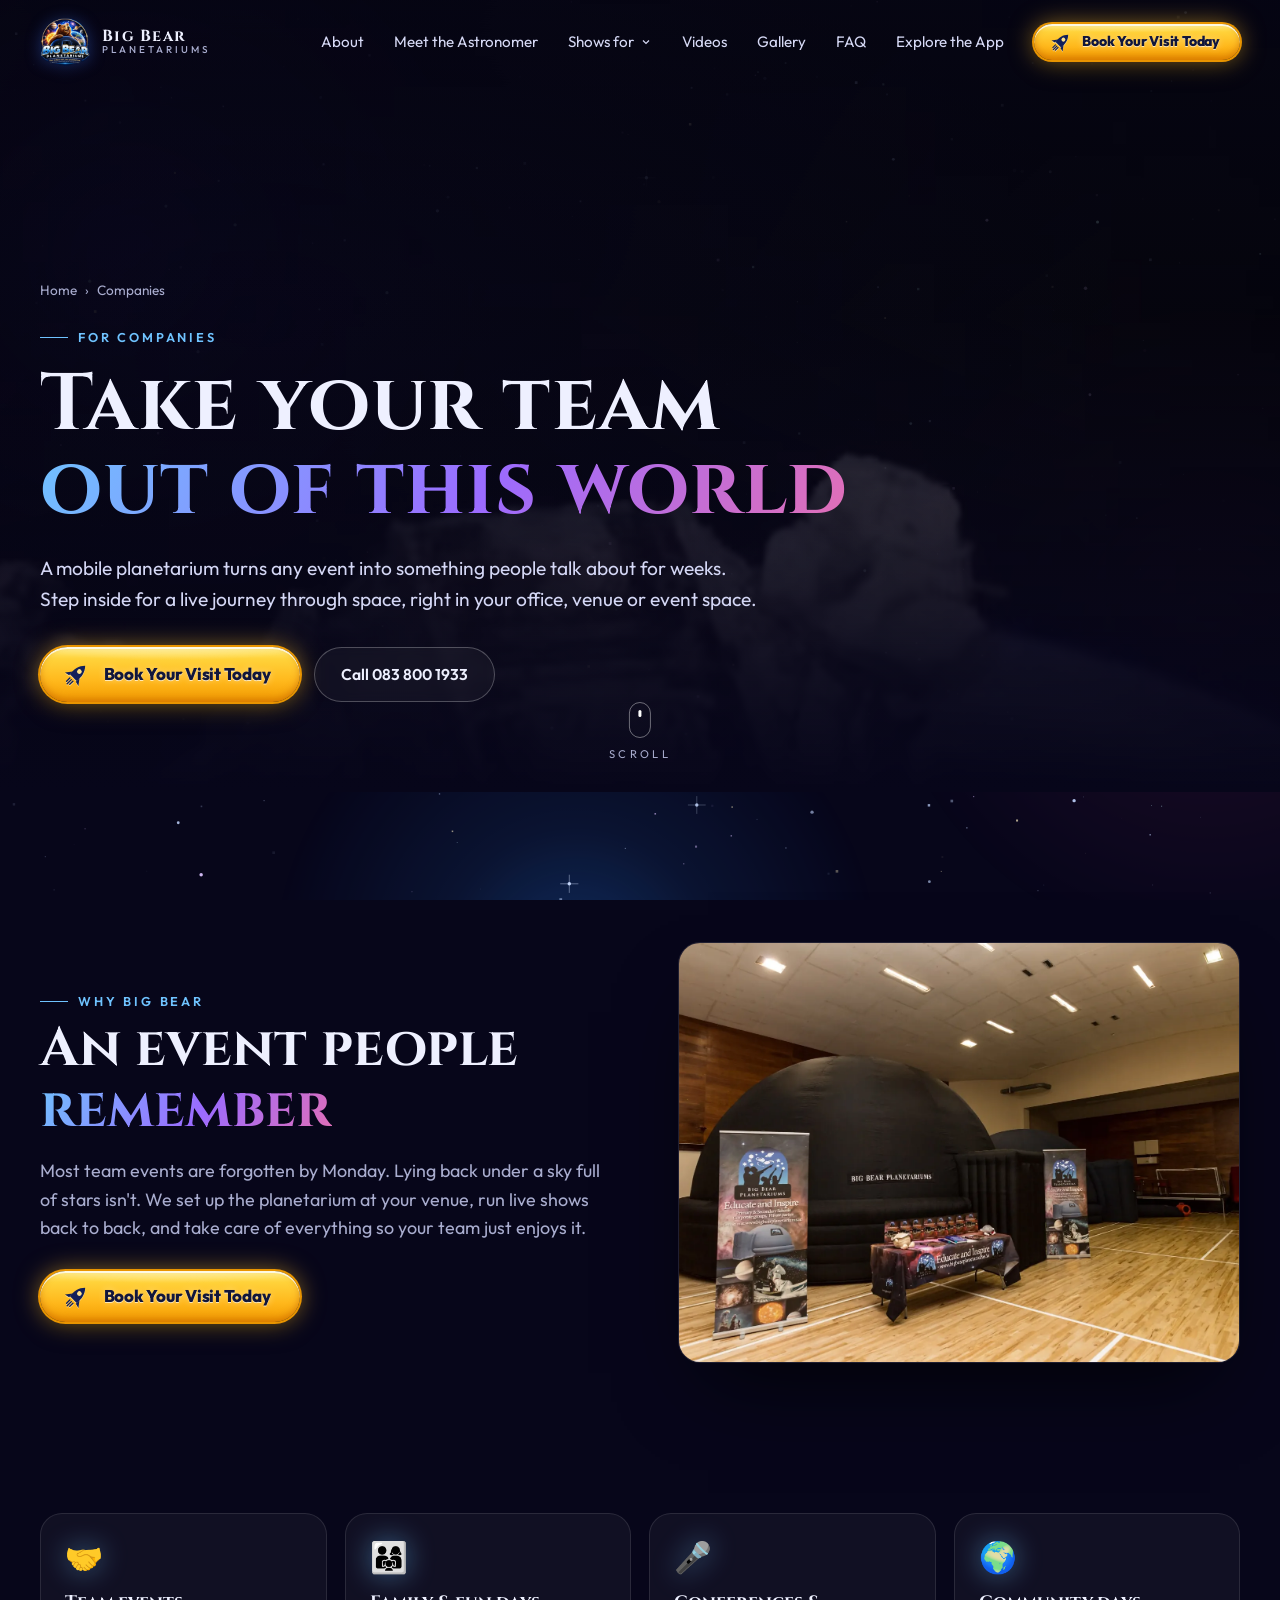
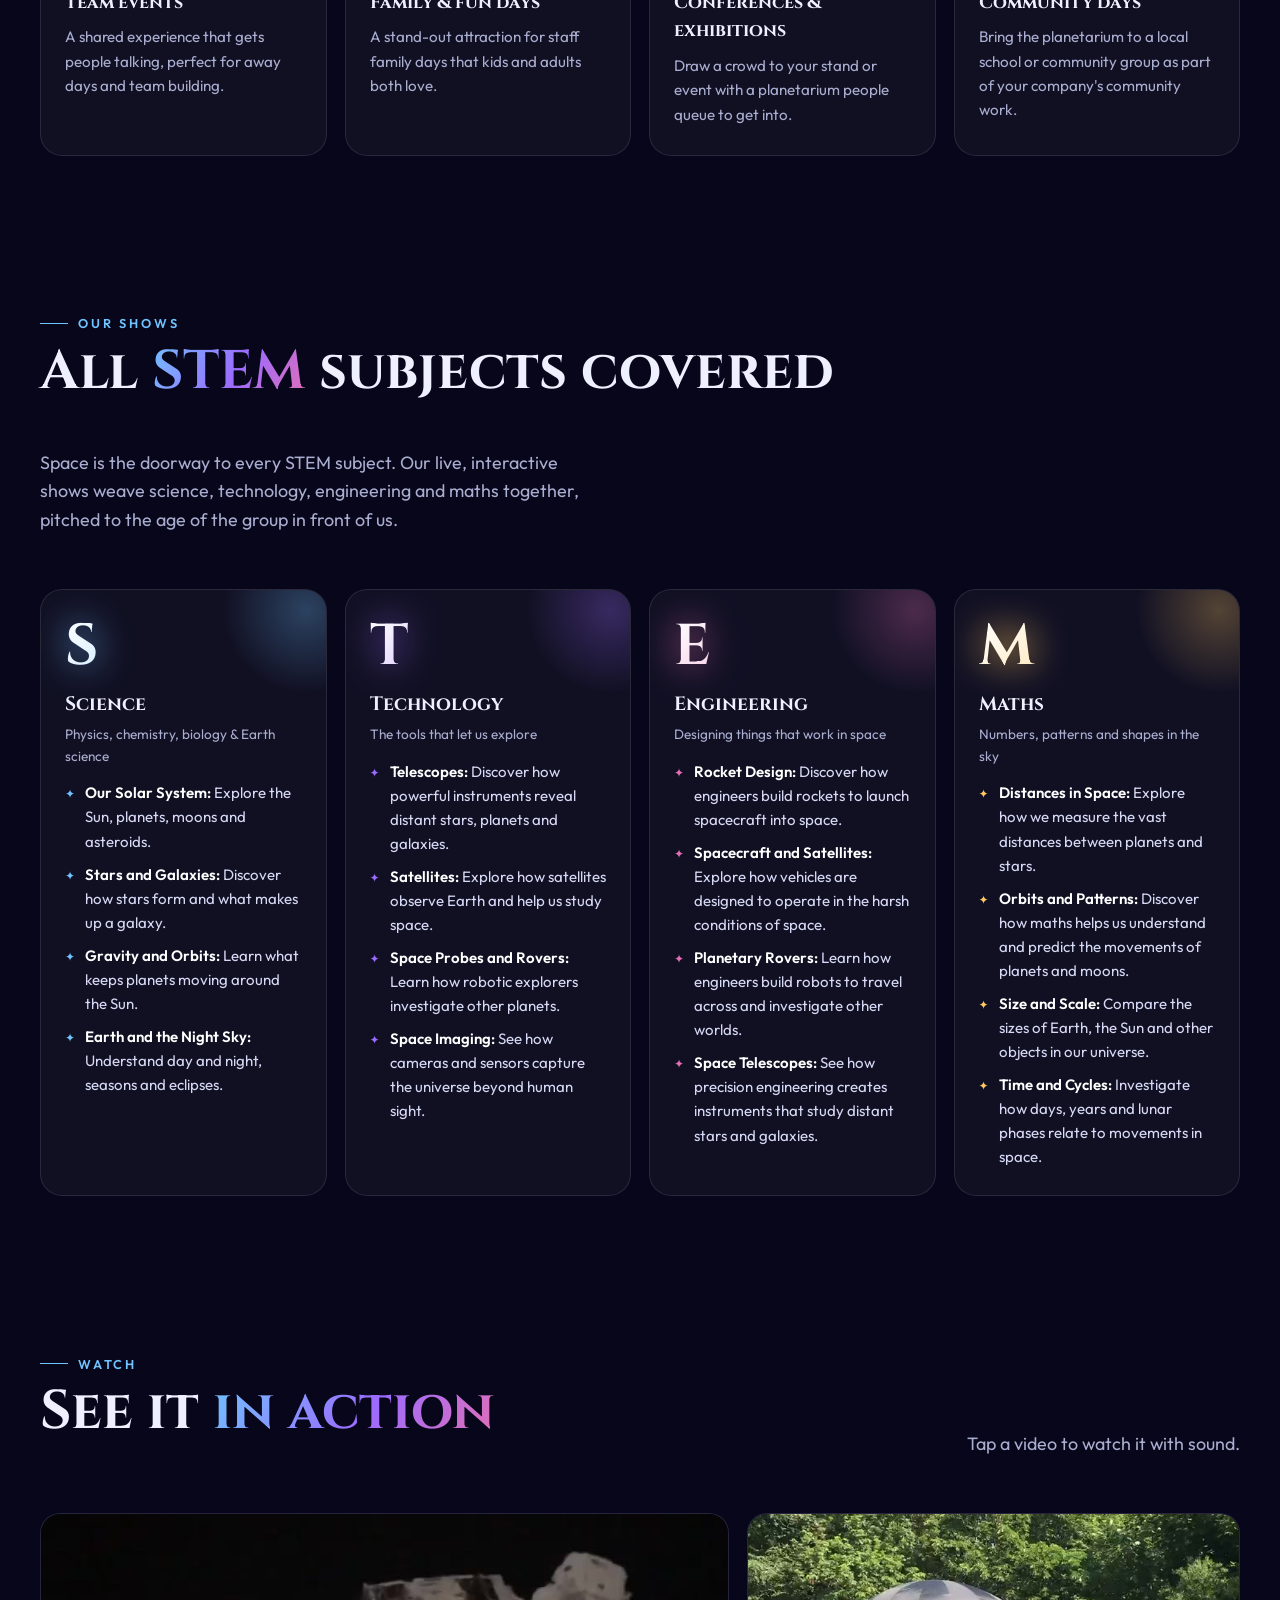
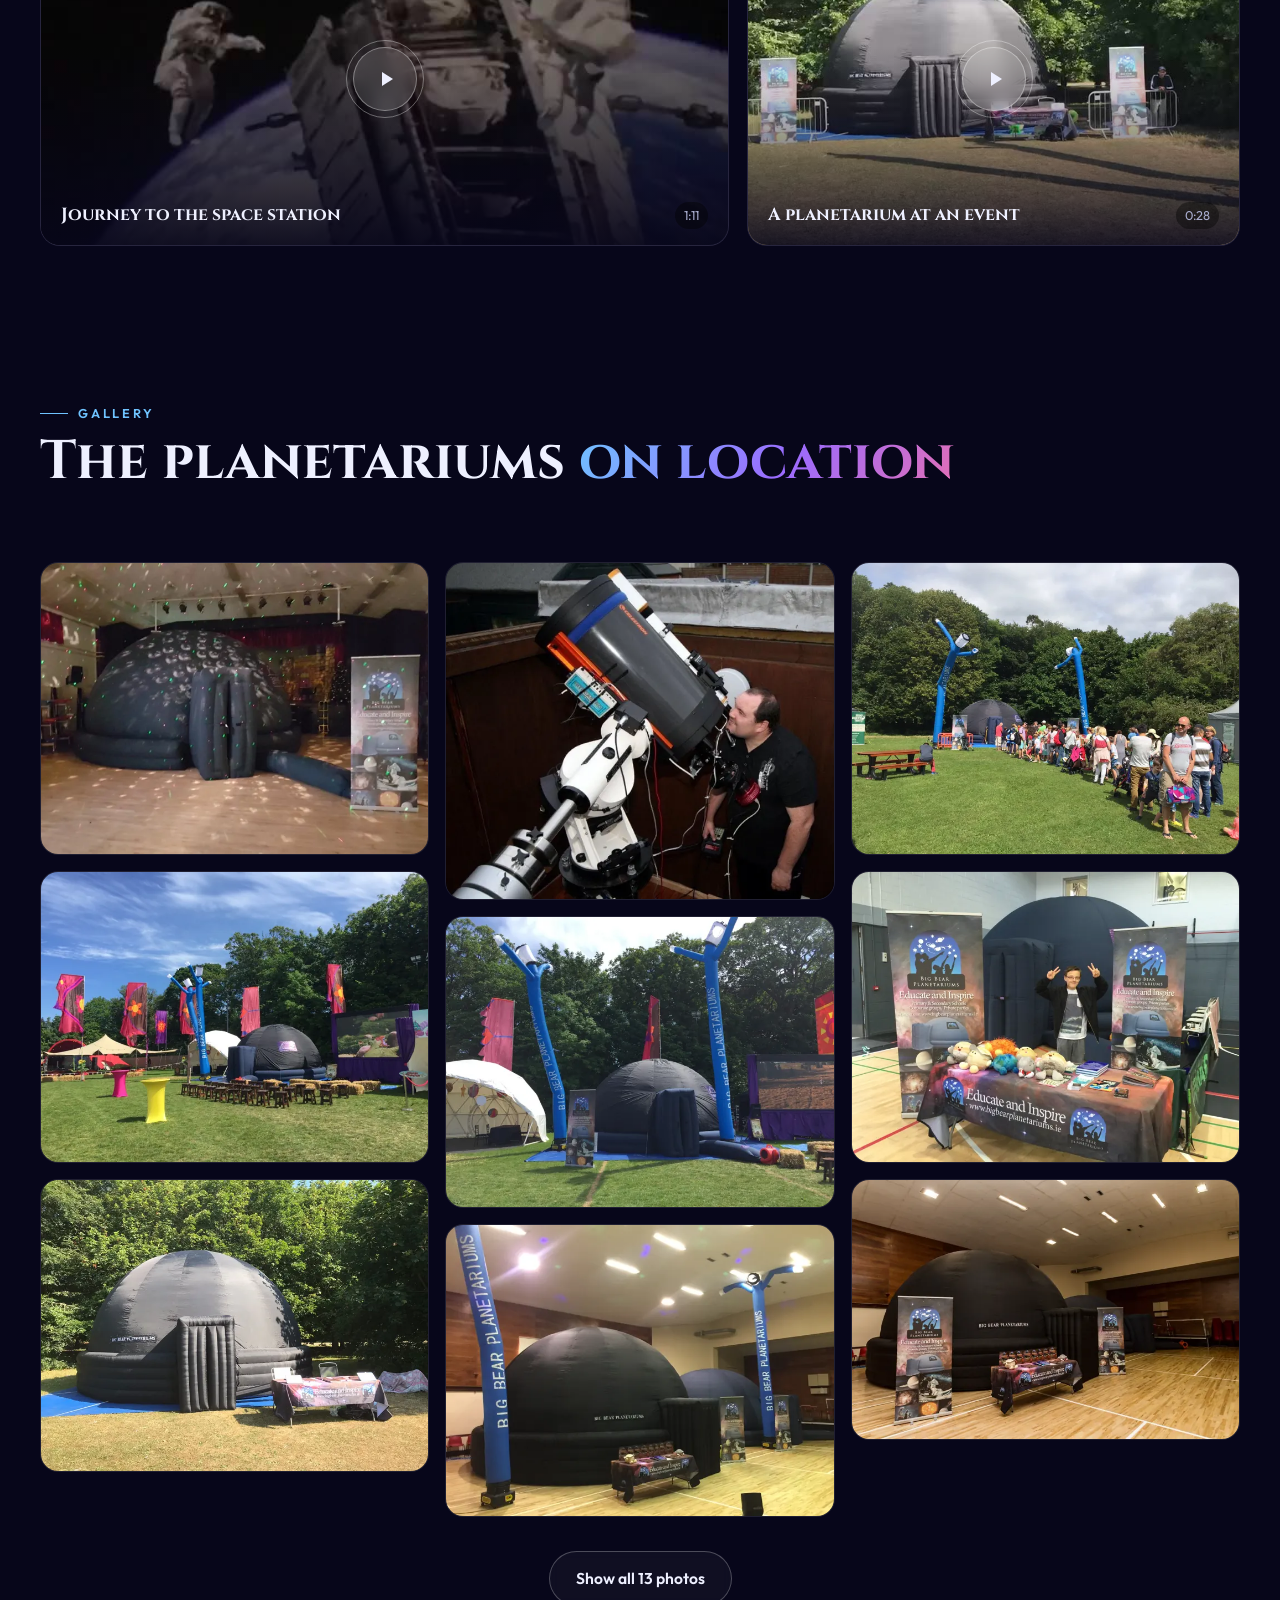
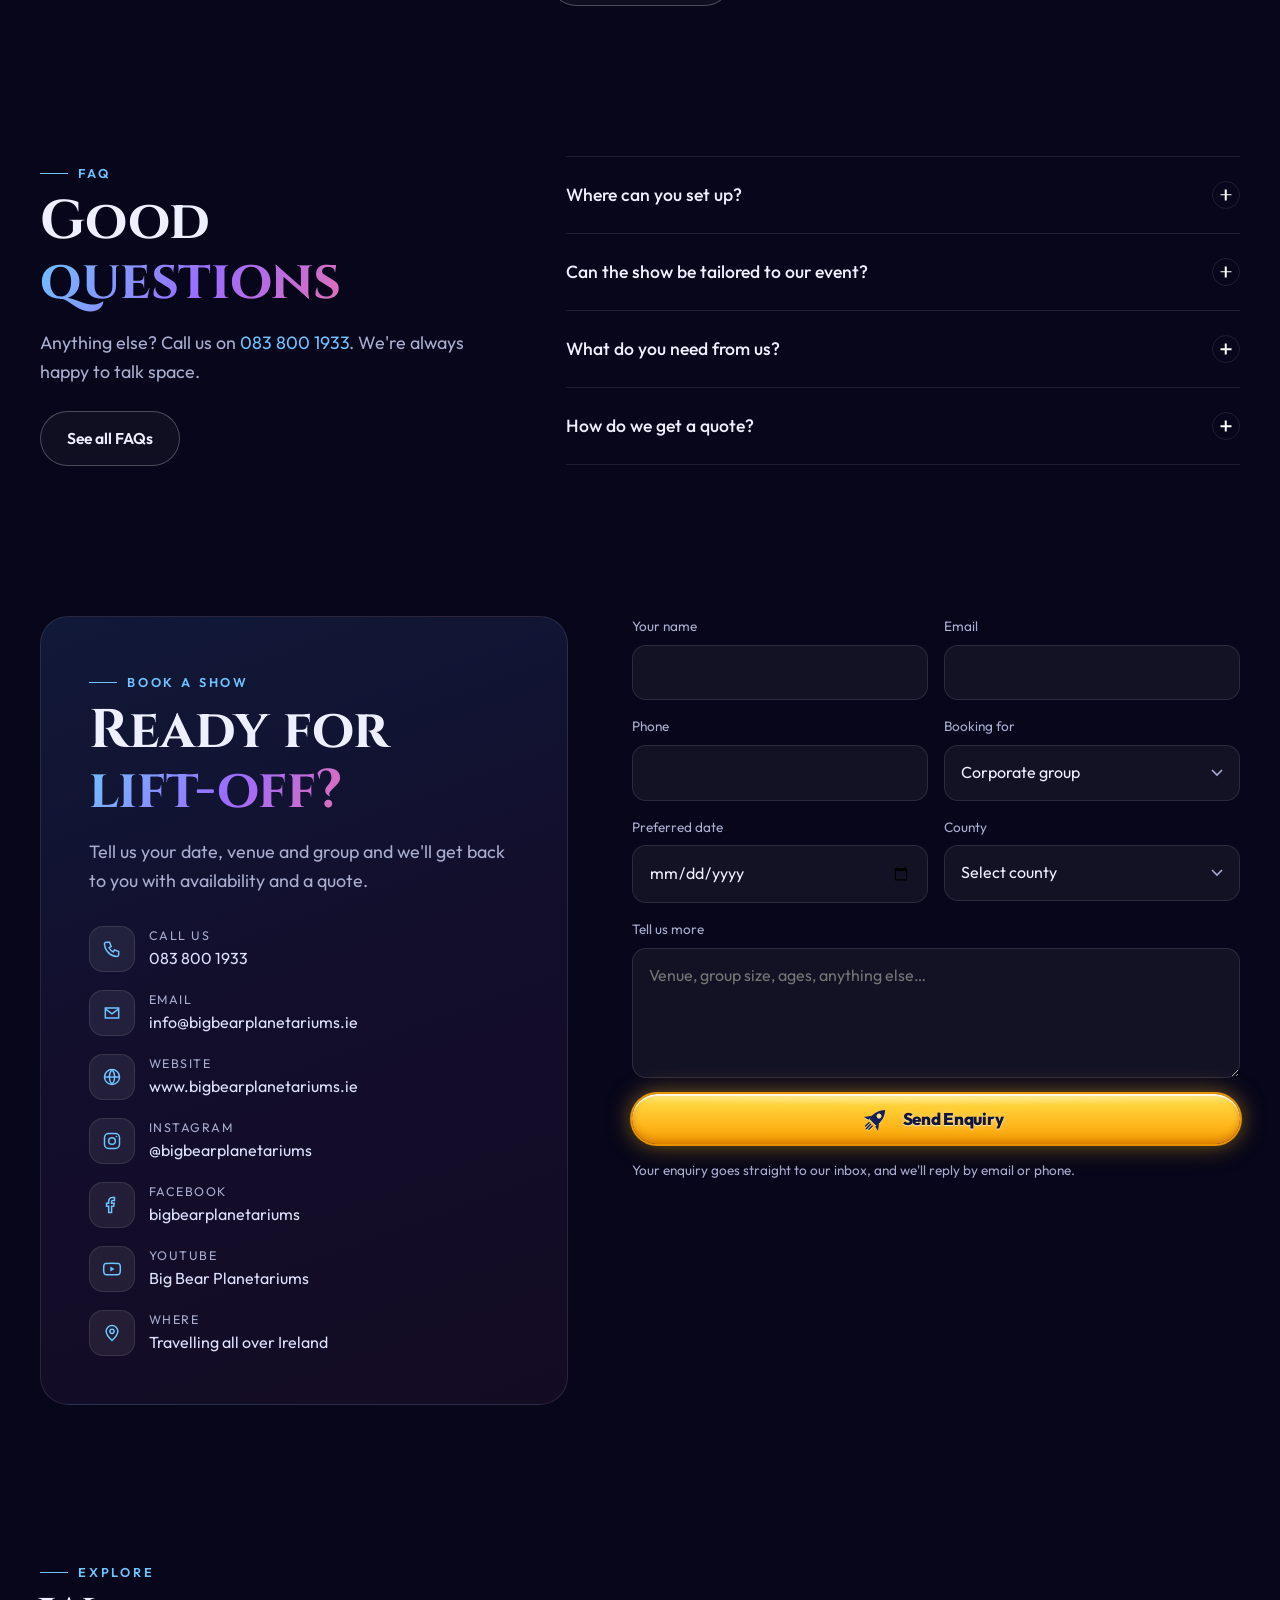
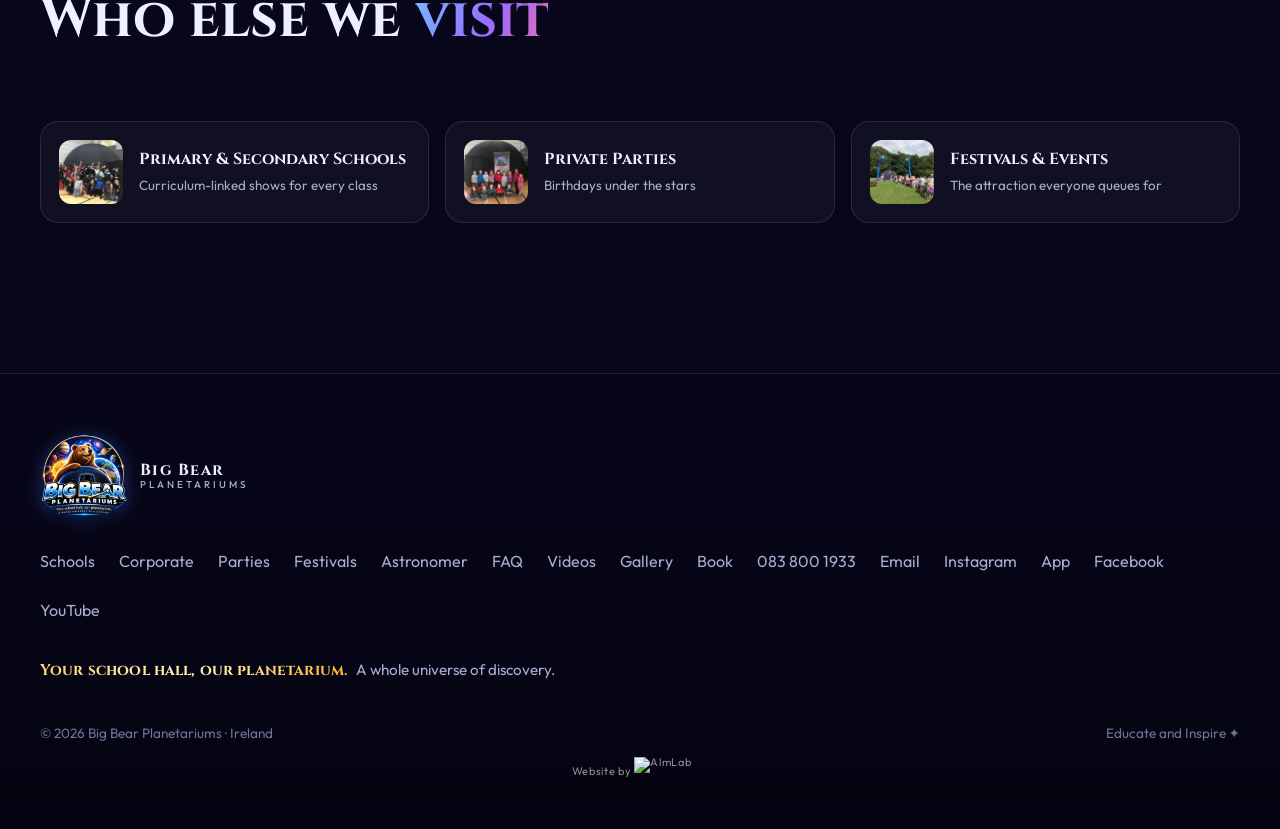
==== commit 6a1adb64: "Footer credit: small centred 'Website by' + AlmLab logo, transparent Co-Authored-By: Claude Opus 5.5" ====
--- a/corporate-groups.html
+++ b/corporate-groups.html
@@ -251,7 +251,7 @@
     <p class="foot-slogan"><b>Your school hall, our planetarium.</b> A whole universe of discovery.</p>
     <div class="copy"><span>© <span id="yr"></span> Big Bear Planetariums · Ireland</span><span>Educate and Inspire ✦</span></div>
   </div>
-<div class="almlab-credit-row" style="display:flex;justify-content:flex-end;padding:16px 24px 88px"><a class="almlab-credit" href="https://almlabmarketing.com" target="_blank" rel="noopener" style="color:#5dff7f;font-weight:600;font-size:13px;letter-spacing:.03em;text-decoration:none;white-space:nowrap;text-shadow:0 0 4px rgba(93,255,127,.95),0 0 10px rgba(57,255,106,.6),0 0 22px rgba(57,255,106,.35)">Website by AlmLab</a></div>
+<div class="almlab-credit-row" style="display:flex;justify-content:center;padding:12px 16px 4px"><a class="almlab-credit" href="https://almlabmarketing.com" target="_blank" rel="noopener" aria-label="Website by AlmLab" style="display:inline-flex;align-items:center;gap:3px;color:rgba(255,255,255,.55);font-size:11px;letter-spacing:.06em;line-height:1;text-decoration:none;white-space:nowrap"><span>Website by</span><img src="https://almlabmarketing.com/almlab-credit.png" alt="AlmLab" width="74" height="28" loading="lazy" style="height:28px;width:auto;display:block"></a></div>
 </footer>
 
 <div class="lightbox" id="lightbox" role="dialog" aria-modal="true" aria-label="Photo viewer">
